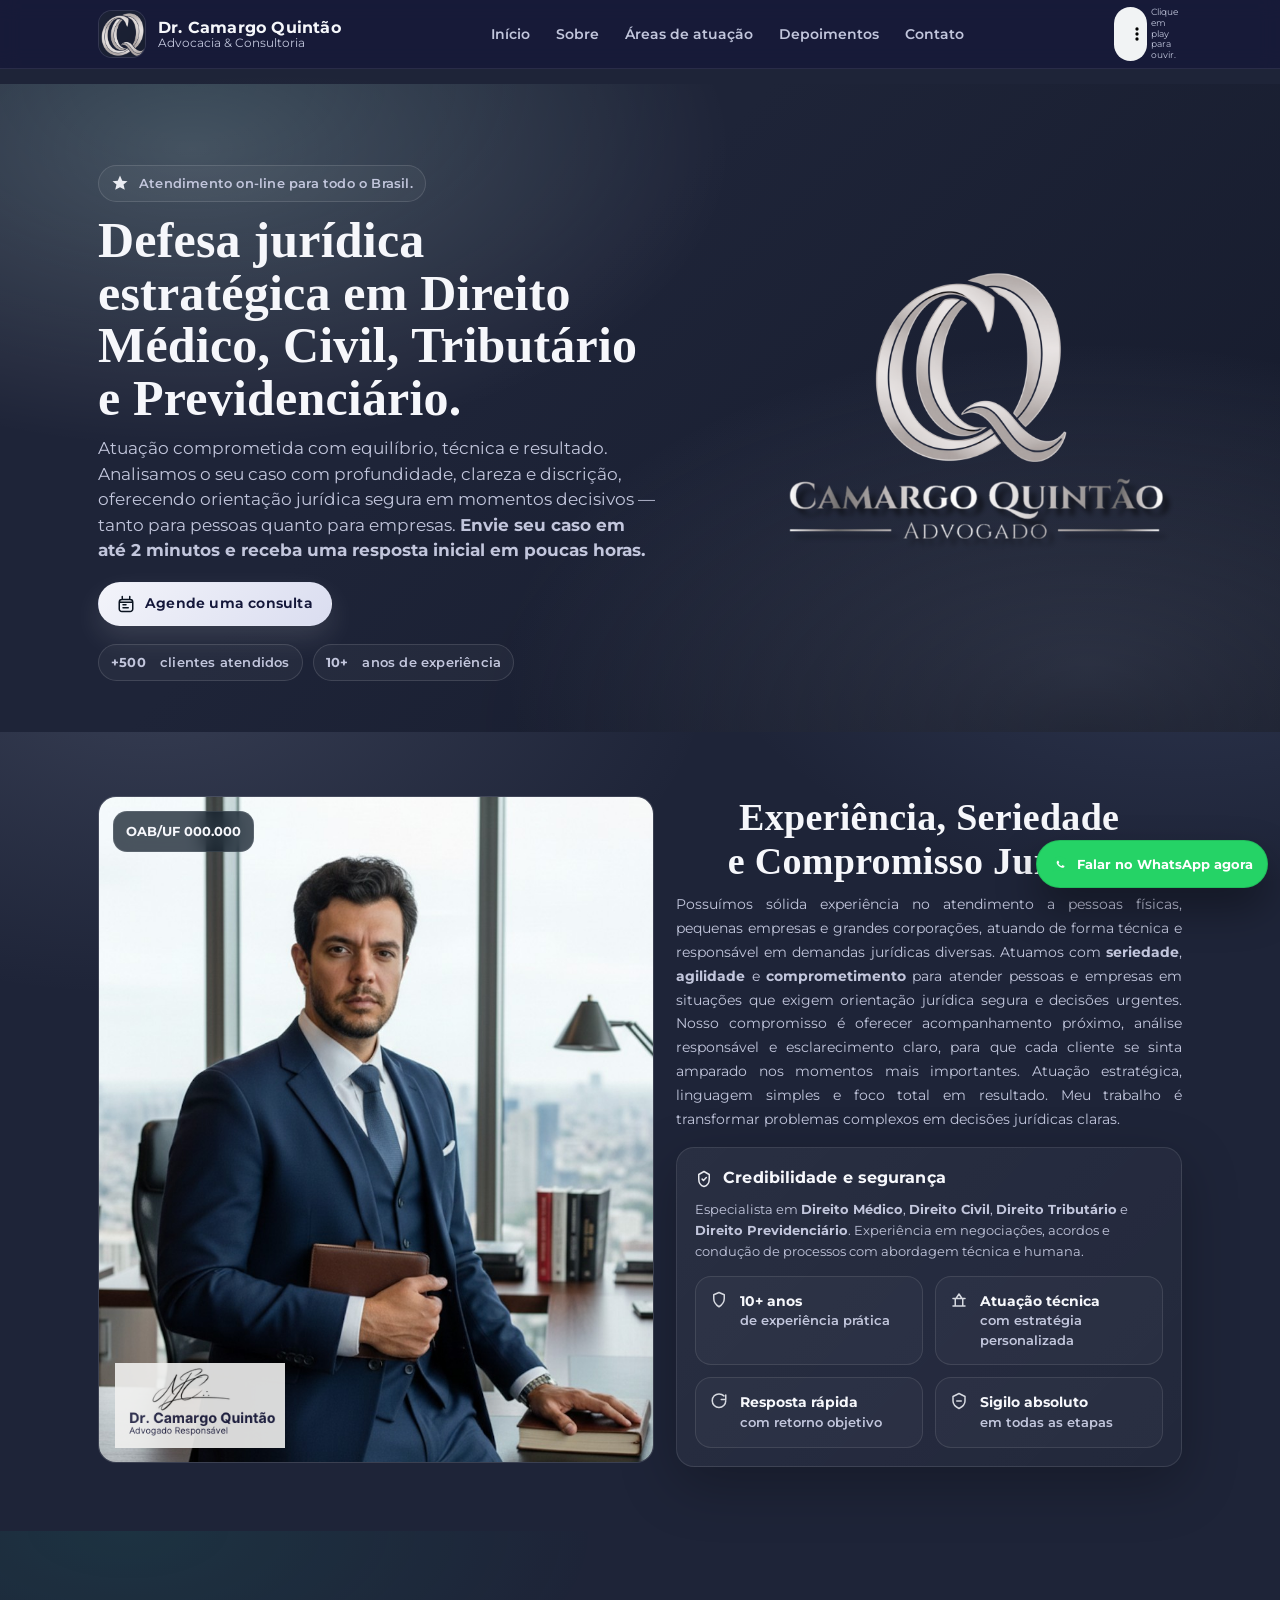
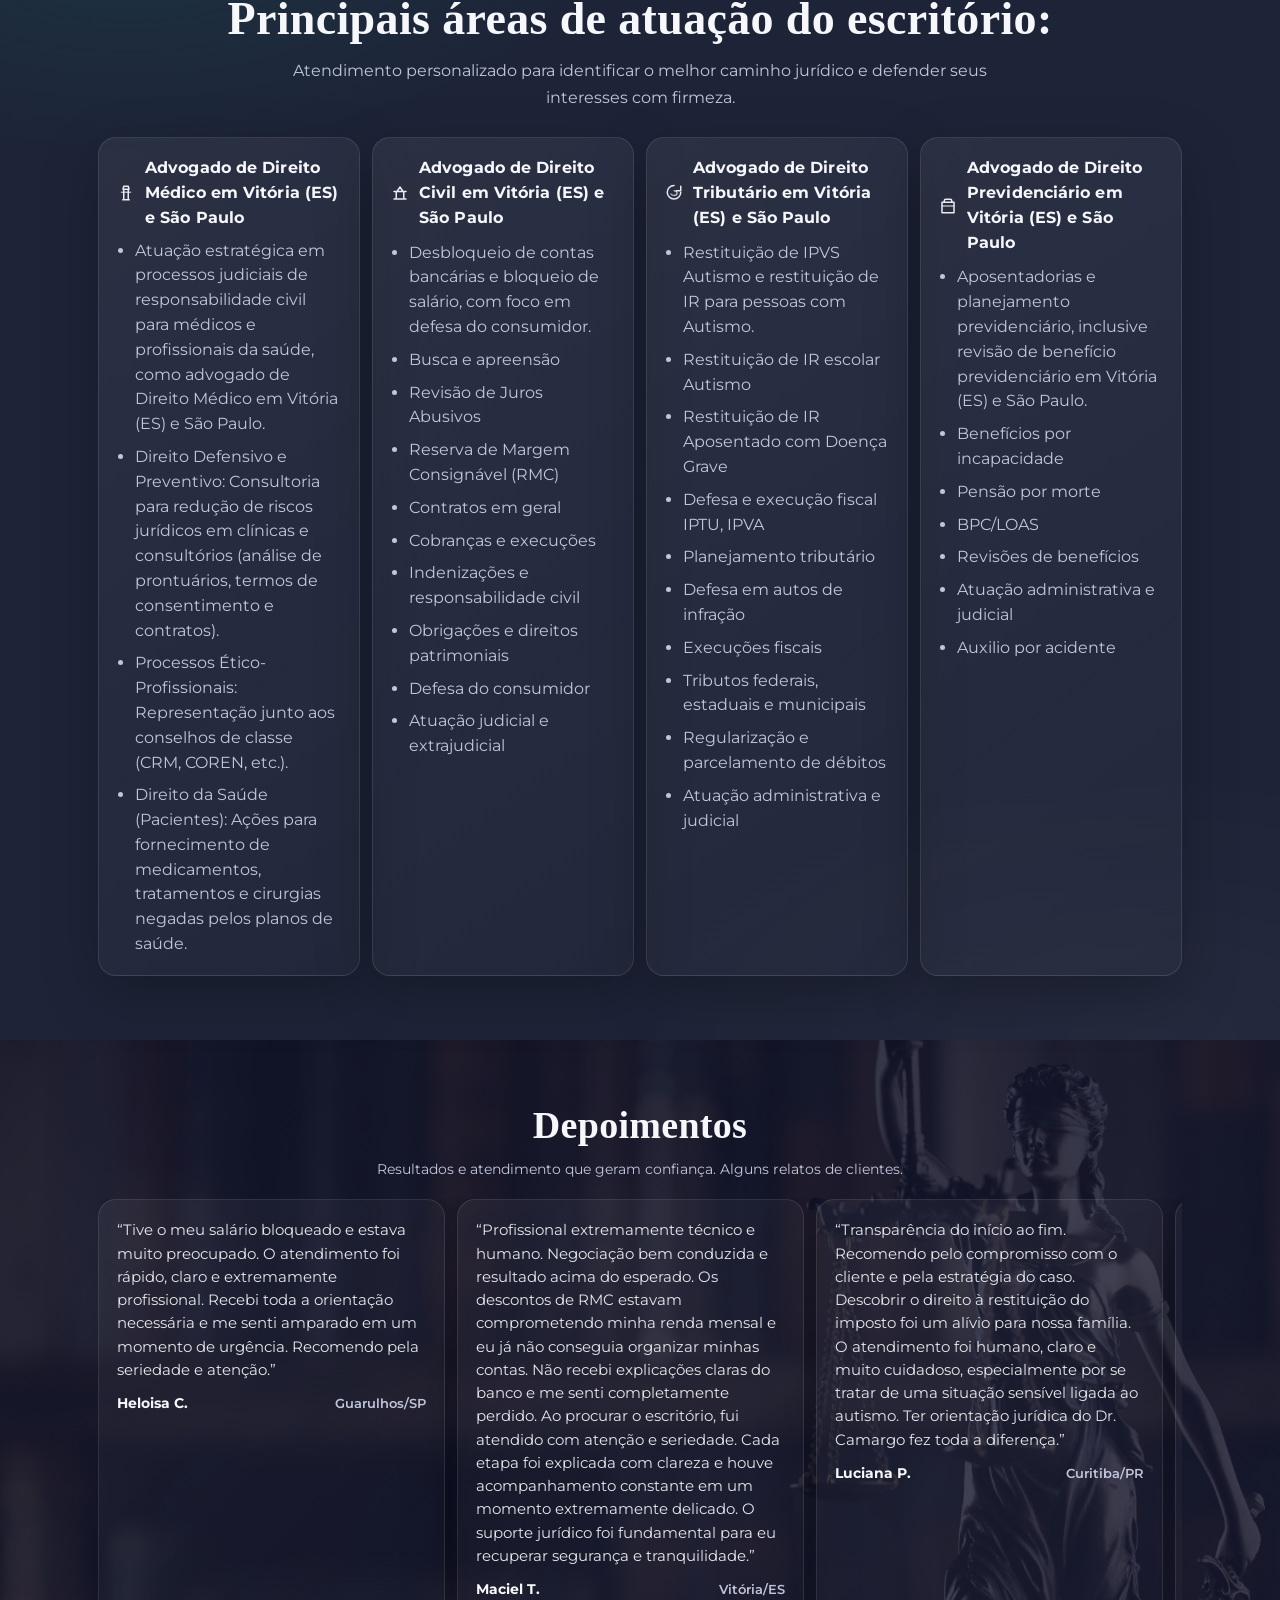
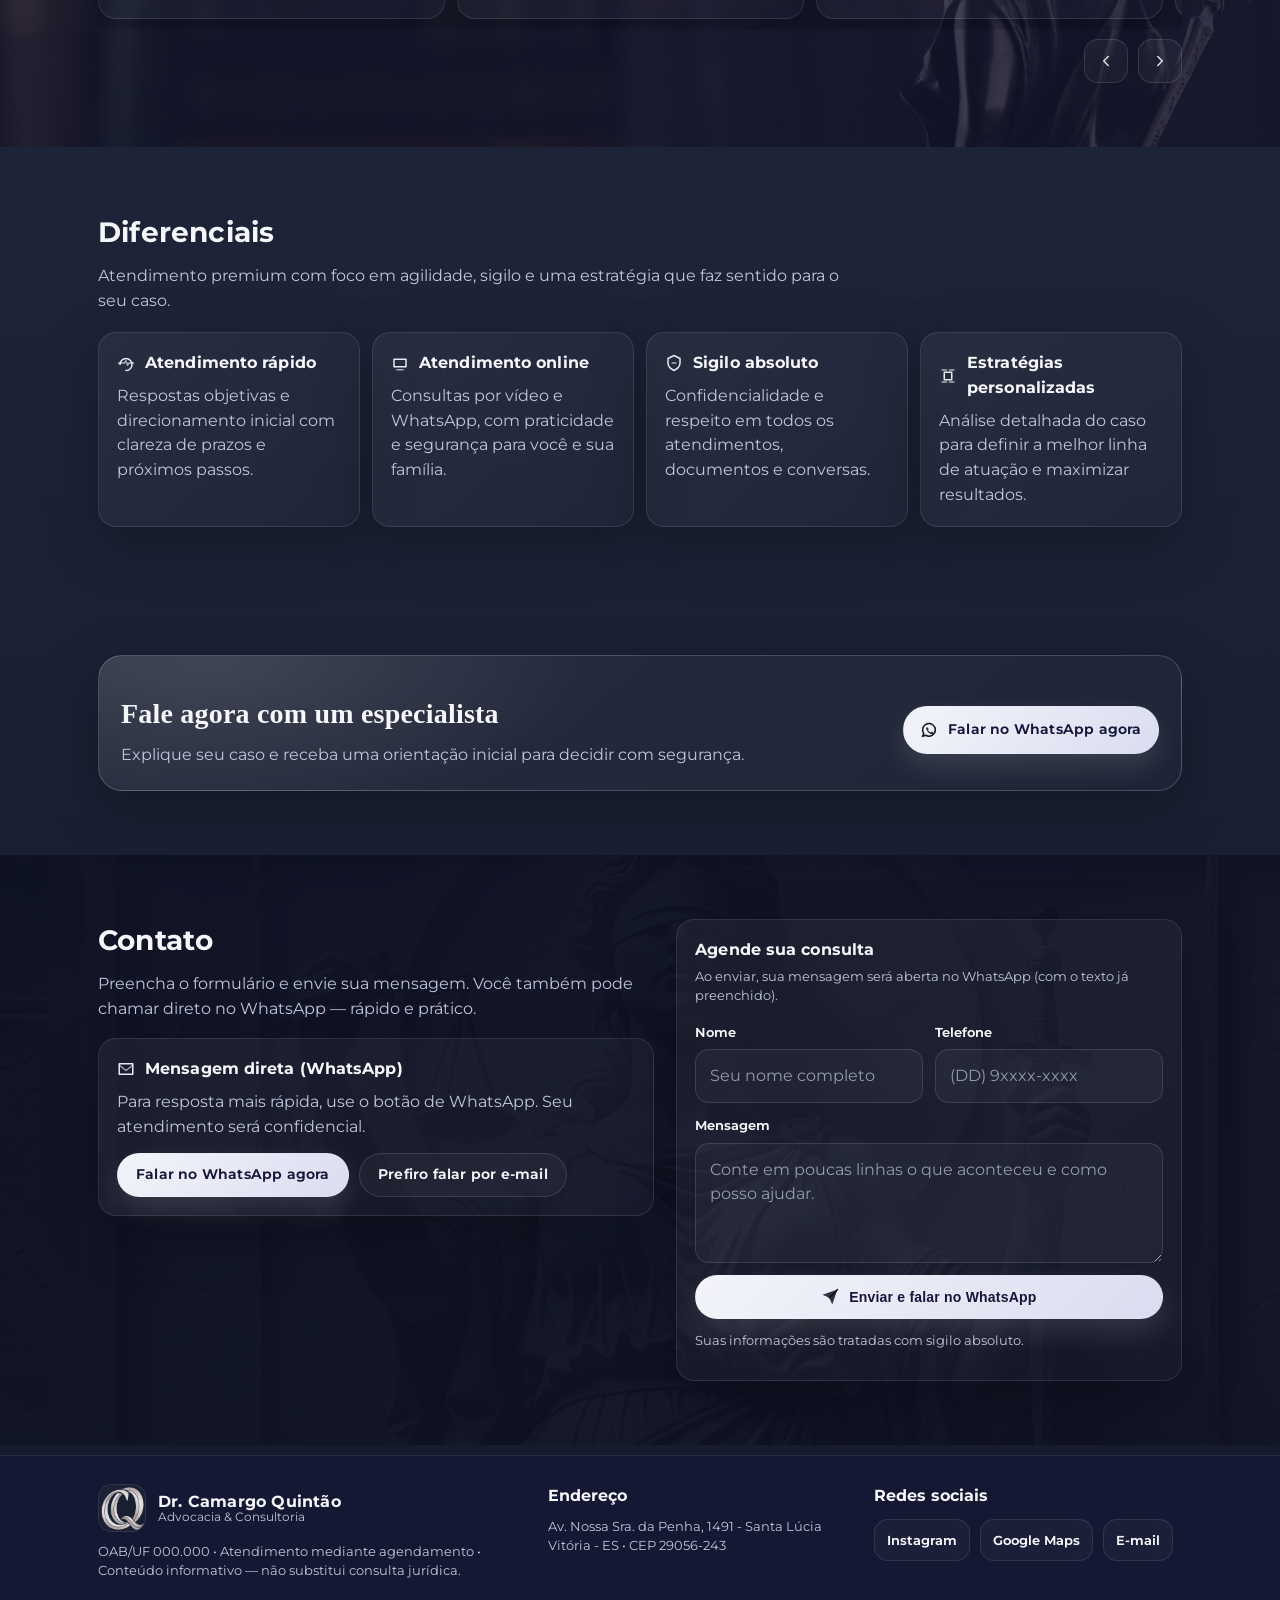
==== index.html @ bf5e6320 "Add files via upload" ====
<!DOCTYPE html>
<html lang="pt-BR">
<head>
  <meta charset="UTF-8" />
  <meta name="viewport" content="width=device-width, initial-scale=1, viewport-fit=cover" />
  <meta name="description" content="Advogado de Direito Médico em Vitória (ES) e São Paulo, com atuação em Direito Civil, Direito Tributário e Direito Previdenciário. Atuação em casos de bloqueio de salário, RMC em cartão de crédito e revisão de benefício previdenciário. Defesa jurídica estratégica, atendimento on-line para todo o Brasil e consulta personalizada pelo WhatsApp." />
  <meta name="robots" content="index, follow" />
  <meta name="theme-color" content="#1E2438" />
  <title>Advogado de Direito Médico em Vitória (ES) | Dr. Camargo Quintão</title>

  <link rel="preconnect" href="https://fonts.googleapis.com" />
  <link rel="preconnect" href="https://fonts.gstatic.com" crossorigin />
  <link href="https://fonts.googleapis.com/css2?family=Montserrat:wght@400;500;600;700&display=swap" rel="stylesheet" />

  <style>
    :root{
      --bg:#1E2438;
      --surface:#242C47;
      --surface-2:#2B3554;
      --text:#F6F7FB;
      --muted:#C2C6DC;
      --line:rgba(255,255,255,.12);
      --gold:#F3F4FA;
      --gold-2:#DADDF0;
      --green:#0F7C6B;
      --green-2:#13A88D;
      --shadow: 0 18px 55px rgba(0,0,0,.35);
      --radius: 18px;
      --radius-sm: 14px;
      --container: 1120px;
      --ease: cubic-bezier(.2,.8,.2,1);
    }

    *{box-sizing:border-box; -webkit-tap-highlight-color: transparent}
    html{scroll-behavior:smooth; -webkit-text-size-adjust: 100%; text-size-adjust: 100%}
    body{
      margin:0;
      font-family: "Montserrat", system-ui, -apple-system, Segoe UI, Roboto, Helvetica, Arial, "Apple Color Emoji", "Segoe UI Emoji";
      color:var(--text);
      background:
        radial-gradient(900px 520px at 12% 14%, rgba(180,192,220,.16), transparent 62%),
        radial-gradient(820px 520px at 92% 12%, rgba(120,140,190,.18), transparent 60%),
        radial-gradient(980px 520px at 22% 8%, rgba(255,255,255,.05), transparent 62%),
        linear-gradient(180deg, #1E2438 0%, #1E2438 45%, var(--bg) 70%, #151A2B 100%);
      line-height:1.55;
      -webkit-font-smoothing:antialiased;
      text-rendering:optimizeLegibility;
    }

    a{color:inherit; text-decoration:none}
    img{max-width:100%; display:block}

    .container{max-width:var(--container); margin:0 auto; padding:0 18px}
    .btn{
      display:inline-flex; align-items:center; justify-content:center; gap:10px;
      border:1px solid transparent;
      border-radius: 999px;
      padding: 12px 16px;
      min-height: 44px;
      font-weight: 650;
      font-size: 14px;
      letter-spacing:.2px;
      cursor:pointer;
      transition: transform .18s var(--ease), box-shadow .18s var(--ease), background .18s var(--ease), border-color .18s var(--ease), opacity .18s var(--ease);
      user-select:none;
      will-change:transform;
      touch-action: manipulation;
    }
    .btn:focus-visible{outline:3px solid rgba(243,244,250,.35); outline-offset:3px}
    .btn:hover{transform: translateY(-1px)}
    .btn:active{transform: translateY(0)}
    .btn-primary{
      background: linear-gradient(135deg, var(--gold) 0%, var(--gold-2) 100%);
      color:#14173A;
      box-shadow: 0 12px 28px rgba(255,255,255,.12);
    }
    .btn-primary:hover{box-shadow: 0 16px 34px rgba(255,255,255,.16)}
    .btn-pulse{
      position:relative;
      animation: btnPulse 1.6s var(--ease) infinite;
    }
    @keyframes btnPulse{
      0%{transform: translateY(0) scale(1); box-shadow: 0 0 0 0 rgba(19,168,141,.55);}
      50%{transform: translateY(-1px) scale(1.03); box-shadow: 0 0 0 10px rgba(19,168,141,0);}
      100%{transform: translateY(0) scale(1); box-shadow: 0 0 0 0 rgba(19,168,141,0);}
    }
    .btn-ghost{
      background: rgba(255,255,255,.04);
      border-color: rgba(255,255,255,.12);
      color: var(--text);
    }
    .btn-ghost:hover{border-color: rgba(243,244,250,.30); background: rgba(255,255,255,.06)}

    .hero-logo{
      height: 64px;
      width:auto;
      filter: drop-shadow(0 12px 26px rgba(0,0,0,.6));
      mix-blend-mode: screen;
    }
    @media (min-width: 720px){
      .hero-logo{height: 80px}
    }

    .pill{
      display:inline-flex; align-items:center; gap:10px;
      padding: 8px 12px;
      border-radius: 999px;
      background: rgba(255,255,255,.04);
      border: 1px solid rgba(255,255,255,.12);
      color: var(--muted);
      font-weight: 600;
      font-size: 12.5px;
      letter-spacing:.2px;
    }

    .icon{
      width: 18px; height: 18px; display:inline-block; flex:0 0 auto;
    }
    .header-flag{
      width: 30px;
      height: 30px;
    }

    header.header{
      position: fixed;
      top:0; left:0; right:0;
      z-index: 50;
      background: rgba(20,23,58,.70);
      backdrop-filter: blur(10px);
      border-bottom: 1px solid rgba(255,255,255,.08);
    }
    .header-inner{
      height: 68px;
      display:flex;
      align-items:center;
      justify-content: space-between;
      gap: 14px;
    }

    .brand{
      display:flex; align-items:center; gap:12px; min-width: 180px;
    }
    .brand-mark{
      width: 48px; height: 48px;
      border-radius: 14px;
      display:grid; place-items:center;
      background: rgba(255,255,255,.03);
      border: 1px solid rgba(255,255,255,.10);
      overflow:hidden;
    }
    .brand-mark img{
      width: 100%;
      height: 100%;
      object-fit: cover;
      transform: scale(1.05);
    }
    .brand-title{
      display:flex; flex-direction:column; line-height:1.1;
    }
    .brand-title strong{
      font-family: "Montserrat", system-ui, -apple-system, Segoe UI, Roboto, Helvetica, Arial, "Apple Color Emoji", "Segoe UI Emoji";
      letter-spacing: .2px;
      font-size: 15.5px;
    }
    .brand-title span{font-size:12px; color: var(--muted)}

    nav.nav{
      display:none;
      align-items:center;
      gap: 6px;
    }
    .nav a{
      padding: 10px 10px;
      border-radius: 12px;
      color: var(--muted);
      font-weight: 600;
      font-size: 13.5px;
      transition: background .18s var(--ease), color .18s var(--ease);
    }
    .nav a:hover{background: rgba(255,255,255,.05); color: var(--text)}

    .header-actions{display:flex; align-items:center; gap:10px}

    .hamburger{
      width: 44px; height: 44px;
      border-radius: 14px;
      background: rgba(255,255,255,.04);
      border: 1px solid rgba(255,255,255,.12);
      display:grid; place-items:center;
      touch-action: manipulation;
      cursor: pointer;
    }
    .hamburger:hover{border-color: rgba(243,244,250,.30)}
    .hamburger span{
      display:block;
      width: 18px; height: 2px;
      background: rgba(245,247,251,.9);
      position:relative;
      border-radius: 2px;
    }
    .hamburger span::before,
    .hamburger span::after{
      content:"";
      position:absolute; left:0;
      width: 18px; height: 2px;
      background: rgba(245,247,251,.9);
      border-radius: 2px;
      transition: transform .18s var(--ease), top .18s var(--ease), opacity .18s var(--ease);
    }
    .hamburger span::before{top:-6px}
    .hamburger span::after{top:6px}

    body.nav-open .hamburger span{background: transparent}
    body.nav-open .hamburger span::before{top:0; transform: rotate(45deg)}
    body.nav-open .hamburger span::after{top:0; transform: rotate(-45deg)}

    .mobile-nav{
      display:none;
      position: fixed;
      top: 68px; left:0; right:0;
      background: rgba(7,20,34,.92);
      backdrop-filter: blur(10px);
      border-bottom: 1px solid rgba(255,255,255,.08);
      z-index: 49;
    }
    body.nav-open .mobile-nav{display:block}
    .mobile-nav .container{padding: 10px 18px 16px}
    .mobile-nav a{
      display:flex; align-items:center; justify-content:space-between;
      padding: 14px 14px;
      min-height: 48px;
      border-radius: 14px;
      color: var(--text);
      font-weight: 650;
      font-size: 15px;
      border: 1px solid rgba(255,255,255,.10);
      background: rgba(255,255,255,.03);
      margin-top: 10px;
      touch-action: manipulation;
    }
    .mobile-nav a small{color: var(--muted); font-weight: 600}

    main{padding-top: 84px}

    .section{padding: 54px 0}
    .section-title{
      font-family: "Montserrat", system-ui, -apple-system, Segoe UI, Roboto, Helvetica, Arial, "Apple Color Emoji", "Segoe UI Emoji";
      font-size: 28px;
      letter-spacing: .2px;
      margin: 0 0 10px;
    }
    /* Destaque específico para "Sobre" */
    #sobre .section-title{
      text-align:center;
      font-family: "Playfair Display", ui-serif, Georgia, "Times New Roman", Times, serif;
      font-size: 26px;
      letter-spacing:.3px;
      line-height: 1.15;
    }
    #sobre .section-subtitle{
      text-align:justify;
      margin: 0 auto;
      font-size: 14px;
      line-height: 1.7;
    }
    /* Destaque específico para "Depoimentos" */
    #depoimentos .section-title{
      text-align:center;
      font-family: "Playfair Display", ui-serif, Georgia, "Times New Roman", Times, serif;
      font-size: 26px;
      letter-spacing:.3px;
      line-height: 1.15;
    }
    #depoimentos .section-subtitle{
      text-align:center;
      margin: 0 auto;
      font-size: 14px;
      line-height: 1.7;
    }
    /* Destaque específico para "Áreas de atuação" */
    #areas .section-title{
      text-align:center;
      font-family: "Playfair Display", ui-serif, Georgia, "Times New Roman", Times, serif;
      font-size: 34px;
      letter-spacing: .35px;
      margin-bottom: 14px;
      line-height: 1.05;
    }
    #areas .section-subtitle{
      text-align:center;
      margin: 0 auto;
      font-size: 14.5px;
      line-height: 1.7;
    }
    .section-subtitle{
      margin:0;
      color: var(--muted);
      max-width: 68ch;
    }

    .hero{
      position:relative;
      padding: 28px 0 38px;
      overflow:hidden;
      min-height: 62vh;
      display:flex;
      align-items:center;
    }
    .hero::before{
      content:"";
      position:absolute;
      inset:0;
      background:
        url("assets/hero-logo-transparente.png") right 6% center / 520px auto no-repeat,
        radial-gradient(900px 500px at 15% 10%, rgba(255,255,255,.20), transparent 60%),
        radial-gradient(900px 500px at 85% 90%, rgba(180,192,220,.22), transparent 65%),
        linear-gradient(135deg, #1E2438 0%, #1E2438 40%, #151A2B 100%);
      opacity:1;
      z-index:-2;
    }
    .hero::after{
      content:"";
      position:absolute;
      inset:0;
      background:
        radial-gradient(900px 520px at 15% 0%, rgba(19,168,141,.18), transparent 60%),
        radial-gradient(900px 520px at 85% 100%, rgba(0,0,0,.40), transparent 70%);
      mix-blend-mode:soft-light;
      z-index:-1;
      pointer-events:none;
    }
    .hero-grid{
      display:grid;
      grid-template-columns: 1fr;
      gap: 18px;
      align-items:flex-start;
    }
    .hero .reveal{
      max-width: 640px;
    }
    .hero h1{
      font-family: "Playfair Display", ui-serif, Georgia, "Times New Roman", Times, serif;
      font-size: 34px;
      line-height: 1.05;
      letter-spacing: .2px;
      margin: 12px 0 12px;
    }
    .hero p.lead{
      margin:0 0 18px;
      color: var(--muted);
      font-size: 15.5px;
      max-width: 60ch;
    }
    .hero-ctas{
      display:flex;
      flex-wrap:wrap;
      gap: 10px;
      margin-top: 16px;
      align-items:stretch;
      justify-content:flex-start;
    }
    .hero-ctas .btn{
      flex:0 0 auto;
      justify-content:center;
      padding: 10px 18px;
      font-size: 14px;
    }

    .hero-proof{
      display:flex; flex-wrap:wrap; gap: 10px;
      margin-top: 18px;
      color: var(--muted);
      font-weight: 600;
      font-size: 13px;
    }

    .hero-media{
      border-radius: var(--radius);
      background:
        radial-gradient(380px 280px at 20% 20%, rgba(255,255,255,.10), transparent 60%),
        radial-gradient(420px 260px at 80% 30%, rgba(255,255,255,.07), transparent 60%),
        linear-gradient(135deg, rgba(255,255,255,.06), rgba(255,255,255,.02));
      border: 1px solid rgba(255,255,255,.10);
      box-shadow: var(--shadow);
      overflow:hidden;
      position:relative;
      min-height: 260px;
    }
    .hero-media::before{
      content:"";
      position:absolute;
      inset:0;
      background:
        radial-gradient(520px 380px at 30% 20%, rgba(255,255,255,.10), transparent 60%),
        radial-gradient(520px 420px at 80% 18%, rgba(19,168,141,.14), transparent 62%),
        linear-gradient(180deg, rgba(20,23,58,.18) 0%, rgba(20,23,58,.45) 72%, rgba(20,23,58,.62) 100%),
        linear-gradient(90deg, rgba(20,23,58,.24) 0%, rgba(20,23,58,0) 45%, rgba(20,23,58,.18) 100%);
      pointer-events:none;
      z-index: 1;
    }
    .hero-media::after{
      content:"";
      position:absolute;
      inset:0;
      border-radius: inherit;
      box-shadow:
        inset 0 0 0 1px rgba(255,255,255,.06),
        inset 0 0 40px rgba(0,0,0,.22);
      pointer-events:none;
      z-index: 2;
    }
    .hero-media .img{
      width: 100%;
      height: 100%;
      min-height: 260px;
      object-fit: cover;
      opacity: 1;
      mix-blend-mode: normal;
      filter: saturate(.92) contrast(1.08) brightness(.98);
    }
    .hero-media .badge{
      position:absolute;
      left: 14px;
      bottom: 14px;
      right: 14px;
      z-index: 3;
      display:flex; align-items:center; justify-content:space-between; gap: 12px;
      padding: 12px 12px;
      border-radius: 16px;
      background: rgba(7,20,34,.72);
      border: 1px solid rgba(255,255,255,.10);
      backdrop-filter: blur(10px);
    }
    .badge strong{font-size: 13.5px}
    .badge span{font-size: 12.5px; color: var(--muted); font-weight: 600}

    .grid-2{
      display:grid;
      grid-template-columns: 1fr;
      gap: 16px;
      align-items:start;
    }
    .card{
      background: linear-gradient(135deg, rgba(255,255,255,.05), rgba(255,255,255,.02));
      border: 1px solid rgba(255,255,255,.10);
      border-radius: var(--radius);
      box-shadow: 0 18px 55px rgba(0,0,0,.25);
    }
    .card.pad{padding: 18px}
    .card-title{
      display:flex; align-items:center; gap:10px;
      margin:0 0 8px;
      font-size: 16px;
      letter-spacing:.1px;
    }
    .card p{margin:0; color: var(--muted)}

    .about-media{
      border-radius: var(--radius);
      overflow:hidden;
      position:relative;
      border: 1px solid rgba(255,255,255,.10);
      background: rgba(255,255,255,.03);
      min-height: 380px;
    }
    .about-media img{width:100%; height:100%; object-fit: cover}
    .about-media .oab{
      position:absolute;
      top: 14px; left: 14px;
      padding: 10px 12px;
      border-radius: 14px;
      background: rgba(7,20,34,.72);
      border: 1px solid rgba(255,255,255,.10);
      backdrop-filter: blur(10px);
      color: var(--text);
      font-weight: 700;
      font-size: 12.5px;
    }

    .highlights{
      display:grid;
      grid-template-columns: 1fr;
      gap: 12px;
      margin-top: 14px;
    }
    .highlight{
      display:flex; gap:12px; align-items:flex-start;
      padding: 14px 14px;
      border-radius: 16px;
      background: rgba(255,255,255,.03);
      border: 1px solid rgba(255,255,255,.10);
    }
    .highlight strong{display:block; font-size: 13.5px}
    .highlight span{display:block; color: var(--muted); font-weight: 600; font-size: 12.5px}

    .cards{
      margin-top: 18px;
      display:grid;
      grid-template-columns: 1fr;
      gap: 12px;
    }

    .areas{
      position:relative;
    }
    .areas::before{
      content:"";
      position:absolute;
      inset:0;
      background:
        radial-gradient(800px 380px at 10% 0%, rgba(19,168,141,.14), transparent 60%),
        radial-gradient(900px 460px at 90% 100%, rgba(255,255,255,.04), transparent 65%);
      opacity:.8;
      pointer-events:none;
      z-index:-1;
    }
    .areas .cards{
      margin-top: 26px;
    }
    .areas .cards .card{
      transition: transform .2s var(--ease), border-color .2s var(--ease), background .2s var(--ease), box-shadow .2s var(--ease);
      background: linear-gradient(145deg, rgba(255,255,255,.06), rgba(255,255,255,.02));
    }
    .areas .cards .card:hover{
      transform: translateY(-4px);
      border-color: rgba(243,244,250,.26);
      box-shadow: 0 18px 45px rgba(0,0,0,.40);
      background: linear-gradient(145deg, rgba(255,255,255,.12), rgba(255,255,255,.03));
    }

    /* Fundo da seção de depoimentos com imagem fornecida */
    #depoimentos{
      position:relative;
      overflow:hidden;
    }
    #depoimentos::before{
      content:"";
      position:absolute;
      inset:0;
      background:
        linear-gradient(120deg, rgba(10,14,30,.65) 0%, rgba(10,14,30,.55) 40%, rgba(10,14,30,.45) 100%),
        url("assets/fundo-lady.png") center center / cover no-repeat;
      opacity:0.95;
      z-index:-1;
    }

    /* Fundo da seção de contato com imagem fornecida */
    #contato{
      position:relative;
      overflow:hidden;
    }
    #contato::before{
      content:"";
      position:absolute;
      inset:0;
      background:
        linear-gradient(120deg, rgba(10,14,30,.90) 0%, rgba(10,14,30,.88) 40%, rgba(10,14,30,.80) 100%),
        url("assets/contato-fundo.png") center center / cover no-repeat;
      opacity:0.85;
      z-index:-1;
    }

    .quote{
      display:flex; flex-direction:column; gap: 12px;
      padding: 18px;
    }
    .quote p{margin:0; color: rgba(245,247,251,.92)}
    .quote footer{display:flex; align-items:center; justify-content:space-between; gap:12px}
    .quote footer strong{font-size: 13.5px}
    .quote footer span{font-size: 12.5px; color: var(--muted); font-weight: 600}

    .carousel{
      position:relative;
      margin-top: 18px;
    }
    .carousel-track{
      display:grid;
      grid-auto-flow: column;
      grid-auto-columns: 86%;
      gap: 12px;
      overflow:auto;
      scroll-snap-type: x mandatory;
      padding-bottom: 10px;
      -webkit-overflow-scrolling: touch;
    }
    .carousel-track::-webkit-scrollbar{height:8px}
    .carousel-track::-webkit-scrollbar-thumb{background: rgba(255,255,255,.10); border-radius: 999px}
    .carousel .card{scroll-snap-align: start}
    .carousel-controls{
      display:none;
      justify-content:flex-end;
      gap:10px;
      margin-top: 10px;
    }
    .icon-btn{
      width: 44px; height: 44px;
      border-radius: 14px;
      background: rgba(255,255,255,.04);
      border: 1px solid rgba(255,255,255,.12);
      display:grid; place-items:center;
      cursor:pointer;
      transition: transform .18s var(--ease), border-color .18s var(--ease), background .18s var(--ease);
    }
    .icon-btn:hover{border-color: rgba(243,244,250,.28); transform: translateY(-1px)}

    .cta-strong{
      border-radius: calc(var(--radius) + 6px);
      padding: 18px;
      background:
        radial-gradient(700px 300px at 10% 0%, rgba(255,255,255,.12), transparent 55%),
        linear-gradient(135deg, rgba(255,255,255,.06), rgba(255,255,255,.02));
      border: 1px solid rgba(255,255,255,.18);
      box-shadow: 0 18px 55px rgba(0,0,0,.25);
    }
    .cta-strong h3{
      font-family: "Playfair Display", ui-serif, Georgia, "Times New Roman", Times, serif;
      font-size: 24px;
      margin: 0 0 8px;
      letter-spacing:.2px;
    }
    .cta-strong p{margin:0; color: var(--muted)}
    .cta-strong .row{display:flex; flex-direction:column; gap: 12px; margin-top: 14px}

    form{
      display:grid;
      gap: 12px;
      margin-top: 16px;
    }
    label{font-weight: 650; font-size: 13px}
    .field{
      display:grid; gap: 7px;
    }
    input, textarea{
      width:100%;
      border-radius: 14px;
      border: 1px solid rgba(255,255,255,.12);
      background: rgba(255,255,255,.04);
      color: var(--text);
      padding: 14px 14px;
      min-height: 48px;
      font: inherit;
      font-size: 16px;
      outline:none;
      transition: border-color .18s var(--ease), background .18s var(--ease);
      -webkit-appearance: none;
      appearance: none;
    }
    textarea{min-height: 120px; resize: vertical}
    input::placeholder, textarea::placeholder{color: rgba(183,195,208,.75)}
    input:focus, textarea:focus{border-color: rgba(243,244,250,.30); background: rgba(255,255,255,.06)}
    .form-row{
      display:grid;
      grid-template-columns: 1fr;
      gap: 12px;
    }
    .form-hint{
      margin: 0;
      color: var(--muted);
      font-size: 12.5px;
    }

    footer.footer{
      padding: 28px 0 40px;
      border-top: 1px solid rgba(255,255,255,.08);
      background: rgba(20,23,58,.50);
      margin-top: 10px;
    }
    .footer-grid{
      display:grid;
      grid-template-columns: 1fr;
      gap: 12px;
    }
    .legal{color: var(--muted); font-size: 12.5px}
    .social{
      display:flex; flex-wrap:wrap; gap:10px;
      margin-top: 10px;
    }
    .social a{
      padding: 10px 12px;
      border-radius: 14px;
      background: rgba(255,255,255,.03);
      border: 1px solid rgba(255,255,255,.10);
      color: var(--text);
      font-weight: 650;
      font-size: 13px;
      transition: border-color .18s var(--ease), transform .18s var(--ease), background .18s var(--ease);
    }
    .social a:hover{border-color: rgba(243,244,250,.28); transform: translateY(-1px)}

    .floating-wa{
      position: fixed;
      right: 12px;
      bottom: 12px;
      z-index: 60;
      display:flex; align-items:center; gap:8px;
      padding: 10px 14px;
      min-height: 48px;
      border-radius: 999px;
      background: #25D366;
      border: 1px solid rgba(0,0,0,.10);
      box-shadow: 0 20px 40px rgba(0,0,0,.35);
      color:#0A1014;
      transition: transform .18s var(--ease), opacity .18s var(--ease);
      animation: btnPulse 1.6s var(--ease) infinite;
      touch-action: manipulation;
      max-width: calc(100vw - 24px);
    }
    .floating-wa:hover{transform: translateY(-3px)}
    .floating-wa strong{font-size: 13px; color:#FFFFFF;}
    .floating-wa span{display:none; color:#FFFFFF; font-size: 11.5px; font-weight: 650}

    .reveal{
      opacity: 0;
      transform: translateY(10px);
      transition: opacity .55s var(--ease), transform .55s var(--ease);
    }
    .reveal.visible{
      opacity:1;
      transform: translateY(0);
    }

    .skip-link{
      position:absolute;
      left: -999px;
      top: 10px;
      background: var(--gold);
      color: #14173A;
      padding: 10px 12px;
      border-radius: 12px;
      font-weight: 800;
      z-index: 100;
    }
    .skip-link:focus{left: 10px}

    /* ===== SMARTPHONE PEQUENO (até 374px) ===== */
    @media (max-width: 374px){
      .hero h1{font-size: 24px; line-height: 1.1}
      .hero p.lead{font-size: 13.5px}
      .section-title{font-size: 22px}
      #sobre .section-title{font-size: 22px}
      #depoimentos .section-title{font-size: 22px}
      #areas .section-title{font-size: 24px}
      .brand-mark{width: 36px; height: 36px}
      .brand-title strong{font-size: 13px}
      .brand-title span{font-size: 10px}
      .header-inner{height: 58px; gap: 6px}
      main{padding-top: 72px}
      .container{padding: 0 12px}
      .card.pad{padding: 12px}
      .hero-ctas .btn{font-size: 13px; padding: 10px 14px; width: 100%}
      .pill{font-size: 11px; padding: 6px 10px}
      .hero-proof{gap: 6px}
      .hero-proof .pill{font-size: 10.5px}
      .quote p{font-size: 13.5px}
      .carousel-track{grid-auto-columns: 92%}
      .about-media{min-height: 260px}
      .cta-strong h3{font-size: 20px}
      .footer-grid{gap: 20px}
      .floating-wa strong{font-size: 12px}
      .floating-wa{padding: 8px 12px; right: 8px; bottom: 8px}
      audio{max-width: 110px !important}
      .header-actions .legal{display: none}
      .grid-2{gap: 14px}
    }

    /* ===== SMARTPHONE (375px–479px) ===== */
    @media (min-width: 375px) and (max-width: 479px){
      .hero h1{font-size: 28px; line-height: 1.08}
      .hero p.lead{font-size: 14px}
      .carousel-track{grid-auto-columns: 88%}
      .hero-ctas .btn{width: 100%}
      .about-media{min-height: 300px}
      audio{max-width: 130px !important}
    }

    /* ===== SMARTPHONE GRANDE / PHABLET (480px–719px) ===== */
    @media (min-width: 480px) and (max-width: 719px){
      .hero h1{font-size: 32px}
      .hero p.lead{font-size: 15px}
      .cards{grid-template-columns: repeat(2, 1fr)}
      .highlights{grid-template-columns: repeat(2, 1fr)}
      .carousel-track{grid-auto-columns: 68%}
      .footer-grid{grid-template-columns: 1fr 1fr; gap: 16px}
      .grid-2{grid-template-columns: 1fr; gap: 18px}
      .about-media{min-height: 340px}
    }

    /* ===== TABLET / iPAD VERTICAL (720px–1023px) ===== */
    @media (min-width: 720px){
      .container{padding:0 24px}
      .hero h1{font-size: 40px}
      .hero p.lead{font-size: 15.5px; max-width: 56ch}
      .hero-grid{grid-template-columns: 1fr; gap: 18px}
      .hero .reveal{max-width: 80%}
      .hero-media{min-height: 380px}
      .hero-media .img{min-height: 380px}
      .grid-2{grid-template-columns: 1.1fr 1fr; gap: 22px}
      .cards{grid-template-columns: repeat(2, 1fr)}
      .highlights{grid-template-columns: repeat(2, 1fr)}
      .cta-strong{padding: 22px}
      .cta-strong .row{flex-direction:row; align-items:center; justify-content:space-between}
      .cta-strong h3{font-size: 28px}
      #sobre .section-title{font-size: 30px}
      #depoimentos .section-title{font-size: 30px}
      #areas .section-title{font-size: 40px}
      #areas .section-subtitle{font-size: 16px}
      .hero-ctas{justify-content:flex-start}
      .form-row{grid-template-columns: 1fr 1fr}
      .carousel-track{grid-auto-columns: 46%}
      .carousel-controls{display:flex}
      .floating-wa span{display:block}
      .floating-wa{right: 18px; bottom: 18px}
      .footer-grid{grid-template-columns: 1fr 1fr; gap: 18px}
      .section{padding: 56px 0}
      .about-media{min-height: 400px}
      .quote p{font-size: 15px}
    }

    /* ===== iPAD HORIZONTAL / DESKTOP PEQUENO (1024px–1279px) ===== */
    @media (min-width: 1024px){
      nav.nav{display:flex}
      .hamburger{display:none}
      .mobile-nav{display:none !important}
      .hero{padding: 40px 0 50px; min-height: 72vh}
      .hero h1{font-size: 46px}
      .hero-grid{
        grid-template-columns: 1.05fr .95fr;
        align-items:center;
      }
      .hero .reveal{
        max-width: 640px;
        margin-top: 40px;
      }
      .section{padding: 64px 0}
      .cards{grid-template-columns: repeat(4, 1fr)}
      .carousel-track{grid-auto-columns: 32%}
      .footer-grid{grid-template-columns: 1.4fr 1fr 1fr; align-items:start}
      #sobre .section-title{font-size: 34px}
      #depoimentos .section-title{font-size: 34px}
      #areas .section-title{font-size: 46px}
    }

    /* ===== DESKTOP GRANDE (1280px+) ===== */
    @media (min-width: 1280px){
      .container{padding: 0 28px}
      .hero h1{font-size: 50px}
      .hero p.lead{font-size: 16.5px; max-width: 62ch}
      #sobre .section-title{font-size: 38px}
      #depoimentos .section-title{font-size: 38px}
    }

    /* ===== ACESSIBILIDADE ===== */
    @media (prefers-reduced-motion: reduce){
      *{scroll-behavior:auto !important}
      .reveal{opacity:1 !important; transform:none !important; transition:none !important}
      .btn, .areas .cards .card, .icon-btn, .floating-wa, .social a{transition:none !important}
    }

    @media (prefers-contrast: high){
      :root{
        --muted:#E0E4F0;
        --line:rgba(255,255,255,.25);
      }
      .card{border-color: rgba(255,255,255,.22)}
      .highlight{border-color: rgba(255,255,255,.22)}
    }

    /* Orientação paisagem em smartphones */
    @media (max-height: 500px) and (orientation: landscape){
      .hero{min-height: auto; padding: 24px 0 30px}
      .hero h1{font-size: 28px}
      .hero-proof{margin-top: 10px}
      .floating-wa strong{display: none}
      .floating-wa{padding: 10px}
    }

    /* Ajustes específicos para iPad Mini (768px) */
    @media (min-width: 768px) and (max-width: 1023px){
      .hero h1{font-size: 42px}
      .grid-2{grid-template-columns: 1fr 1fr; gap: 24px}
      .carousel-track{grid-auto-columns: 42%}
      .section{padding: 60px 0}
    }

    /* Focus visible para acessibilidade via teclado */
    a:focus-visible,
    button:focus-visible,
    input:focus-visible,
    textarea:focus-visible{
      outline: 3px solid rgba(243,244,250,.45);
      outline-offset: 3px;
    }

    /* Imagens responsivas */
    img{
      max-width: 100%;
      height: auto;
    }

    /* Previne overflow horizontal em mobile */
    html, body{
      overflow-x: hidden;
    }

    /* Safe area para dispositivos com notch (iPhone X+, iPad Pro) */
    header.header{
      padding-left: env(safe-area-inset-left);
      padding-right: env(safe-area-inset-right);
    }
    footer.footer{
      padding-bottom: calc(40px + env(safe-area-inset-bottom));
    }
    .floating-wa{
      bottom: calc(12px + env(safe-area-inset-bottom));
      right: calc(12px + env(safe-area-inset-right));
    }
    .container{
      padding-left: max(18px, env(safe-area-inset-left));
      padding-right: max(18px, env(safe-area-inset-right));
    }
  </style>
</head>
<body>
  <a class="skip-link" href="#inicio">Pular para o conteúdo</a>

  <header class="header" aria-label="Topo do site">
    <div class="container header-inner">
      <a class="brand" href="#inicio" aria-label="Ir para o início">
        <span class="brand-mark" aria-hidden="true">
          <img src="assets/ogo-monograma.png" alt="Monograma CQ - Camargo Quintão" />
        </span>
        <span class="brand-title">
          <strong>Dr. Camargo Quintão</strong>
          <span>Advocacia & Consultoria</span>
        </span>
      </a>

      <nav class="nav" aria-label="Menu principal">
        <a href="#inicio">Início</a>
        <a href="#sobre">Sobre</a>
        <a href="#areas">Áreas de atuação</a>
        <a href="#depoimentos">Depoimentos</a>
        <a href="#contato">Contato</a>
      </nav>

      <div class="header-actions" style="gap:12px">
        <div style="display:flex; align-items:center; gap:4px; max-width:230px">
          <audio controls preload="auto" style="max-width:150px; width:100%">
            <source src="assets/musica.mp3" type="audio/mpeg" />
            Seu navegador não suporta reprodução de áudio.
          </audio>
          <span class="legal" style="font-size:9px; line-height:1.2">Clique em play<br/>para ouvir.</span>
        </div>
        <button class="hamburger" id="hamburger" aria-label="Abrir menu" aria-controls="mobileNav" aria-expanded="false">
          <span aria-hidden="true"></span>
        </button>
      </div>
    </div>
  </header>

  <div class="mobile-nav" id="mobileNav" aria-label="Menu mobile">
    <div class="container">
      <a href="#inicio"><span>Início</span><small>Primeira dobra</small></a>
      <a href="#sobre"><span>Sobre</span><small>Credibilidade</small></a>
      <a href="#areas"><span>Áreas de atuação</span><small>Como posso ajudar</small></a>
      <a href="#depoimentos"><span>Depoimentos</span><small>Prova social</small></a>
      <a href="#contato"><span>Contato</span><small>Agendar consulta</small></a>
    </div>
  </div>

  <main id="inicio" tabindex="-1">
    <section class="hero">
      <div class="container hero-grid">
        <div class="reveal">
          <span class="pill">
            <svg class="icon" viewBox="0 0 24 24" fill="none" aria-hidden="true">
              <path d="M12 2l3 7 7 .6-5.3 4.5 1.7 6.9L12 17.8 5.6 21 7.3 14.1 2 9.6 9 9l3-7Z" fill="rgba(243,244,250,.95)"/>
            </svg>
            Atendimento on-line para todo o Brasil.
          </span>
          <h1>Defesa jurídica estratégica em Direito Médico, Civil, Tributário e Previdenciário.</h1>
          <p class="lead">
            Atuação comprometida com equilíbrio, técnica e resultado.
            Analisamos o seu caso com profundidade, clareza e discrição, oferecendo orientação jurídica segura em momentos decisivos — tanto para pessoas quanto para empresas.
            <strong>Envie seu caso em até 2 minutos e receba uma resposta inicial em poucas horas.</strong>
          </p>

          <div class="hero-ctas">
            <a class="btn btn-primary" id="ctaHeroConsulta" href="#contato">
              <svg class="icon" viewBox="0 0 24 24" fill="none" aria-hidden="true">
                <path d="M7 2v3M17 2v3M4.5 9.5h15M6.5 6h11A3.5 3.5 0 0 1 21 9.5v9A3.5 3.5 0 0 1 17.5 22h-11A3.5 3.5 0 0 1 3 18.5v-9A3.5 3.5 0 0 1 6.5 6Z" stroke="#0A1320" stroke-width="2" stroke-linecap="round"/>
                <path d="M8 13h4M8 17h7" stroke="#0A1320" stroke-width="2" stroke-linecap="round"/>
              </svg>
              Agende uma consulta
            </a>
          </div>

          <div class="hero-proof" aria-label="Provas de autoridade">
            <span class="pill"><strong>+500</strong>&nbsp;clientes atendidos</span>
            <span class="pill"><strong>10+</strong>&nbsp;anos de experiência</span>
          </div>
        </div>

        <!-- Bloco de imagem do hero removido a pedido do cliente -->
      </div>
    </section>

    <section class="section about" id="sobre">
      <div class="container grid-2">
        <div class="about-media reveal" aria-label="Foto do advogado">
          <div class="oab">OAB/UF 000.000</div>
          <img alt="Foto do advogado" loading="lazy"
               src="assets/advogado-about.png" />
          <div style="position:absolute; left:16px; bottom:14px;">
            <img src="assets/assinatura.png" alt="Assinatura Dr. Camargo Quintão - Advogado Responsável" style="max-width:170px; height:auto; opacity:0.9" />
          </div>
        </div>

        <div class="reveal">
          <h2 class="section-title"><strong>Experiência</strong>, <strong>Seriedade</strong><br/>e <strong>Compromisso Jurídico</strong></h2>
          <p class="section-subtitle">
            Possuímos sólida experiência no atendimento a pessoas físicas, pequenas empresas e grandes corporações, atuando de forma técnica e responsável em demandas jurídicas diversas.
            Atuamos com <strong>seriedade</strong>, <strong>agilidade</strong> e <strong>comprometimento</strong> para atender pessoas e empresas em situações que exigem orientação jurídica segura e decisões urgentes.
            Nosso compromisso é oferecer acompanhamento próximo, análise responsável e esclarecimento claro, para que cada cliente se sinta amparado nos momentos mais importantes.
            Atuação estratégica, linguagem simples e foco total em resultado. Meu trabalho é transformar problemas complexos em decisões jurídicas claras.
          </p>

          <div class="card pad" style="margin-top:16px">
            <h3 class="card-title">
              <svg class="icon" viewBox="0 0 24 24" fill="none" aria-hidden="true">
                <path d="M12 2l7 4v6c0 5-3 9-7 10-4-1-7-5-7-10V6l7-4Z" stroke="rgba(243,244,250,.95)" stroke-width="2" stroke-linejoin="round"/>
                <path d="M9.5 12.2l1.8 1.8 3.8-4" stroke="rgba(243,244,250,.95)" stroke-width="2" stroke-linecap="round" stroke-linejoin="round"/>
              </svg>
              Credibilidade e segurança
            </h3>
            <p style="font-size:13px; line-height:1.6">
              Especialista em <strong>Direito Médico</strong>, <strong>Direito Civil</strong>, <strong>Direito Tributário</strong> e <strong>Direito Previdenciário</strong>. Experiência em negociações, acordos e condução de processos com abordagem técnica e humana.
            </p>

            <div class="highlights" aria-label="Destaques">
              <div class="highlight">
                <svg class="icon" viewBox="0 0 24 24" fill="none" aria-hidden="true">
                  <path d="M12 21s7-4.4 7-11V5l-7-3-7 3v5c0 6.6 7 11 7 11Z" stroke="rgba(245,247,251,.85)" stroke-width="2" stroke-linejoin="round"/>
                </svg>
                <div>
                  <strong>10+ anos</strong>
                  <span>de experiência prática</span>
                </div>
              </div>
              <div class="highlight">
                <svg class="icon" viewBox="0 0 24 24" fill="none" aria-hidden="true">
                  <path d="M4 20h16M7 20V10m10 10V10M4 10h16M8 10l4-6 4 6" stroke="rgba(245,247,251,.85)" stroke-width="2" stroke-linecap="round" stroke-linejoin="round"/>
                </svg>
                <div>
                  <strong>Atuação técnica</strong>
                  <span>com estratégia personalizada</span>
                </div>
              </div>
              <div class="highlight">
                <svg class="icon" viewBox="0 0 24 24" fill="none" aria-hidden="true">
                  <path d="M21 11.5c0 5-4 9-9 9s-9-4-9-9 4-9 9-9c2.6 0 4.9 1 6.6 2.7" stroke="rgba(245,247,251,.85)" stroke-width="2" stroke-linecap="round"/>
                  <path d="M21 4v6h-6" stroke="rgba(245,247,251,.85)" stroke-width="2" stroke-linecap="round" stroke-linejoin="round"/>
                </svg>
                <div>
                  <strong>Resposta rápida</strong>
                  <span>com retorno objetivo</span>
                </div>
              </div>
              <div class="highlight">
                <svg class="icon" viewBox="0 0 24 24" fill="none" aria-hidden="true">
                  <path d="M12 22s8-4 8-10V6l-8-4-8 4v6c0 6 8 10 8 10Z" stroke="rgba(245,247,251,.85)" stroke-width="2" stroke-linejoin="round"/>
                  <path d="M9 12h6" stroke="rgba(245,247,251,.85)" stroke-width="2" stroke-linecap="round"/>
                </svg>
                <div>
                  <strong>Sigilo absoluto</strong>
                  <span>em todas as etapas</span>
                </div>
              </div>
            </div>
          </div>
        </div>
      </div>
    </section>

    <section class="section areas" id="areas">
      <div class="container">
        <div class="reveal">
          <h2 class="section-title">Principais áreas de atuação do escritório:</h2>
          <p class="section-subtitle">
            Atendimento personalizado para identificar o melhor caminho jurídico e defender seus interesses com firmeza.
          </p>
        </div>

        <div class="cards">
          <article class="card pad reveal">
            <h3 class="card-title">
              <svg class="icon" viewBox="0 0 24 24" fill="none" aria-hidden="true">
                <path d="M7 21h10M9 21V7m6 14V7M8 7h8l-1-4H9L8 7Z" stroke="rgba(243,244,250,.95)" stroke-width="2" stroke-linejoin="round"/>
                <path d="M6 11h12" stroke="rgba(243,244,250,.65)" stroke-width="2" stroke-linecap="round"/>
              </svg>
              Advogado de Direito Médico em Vitória (ES) e São Paulo
            </h3>
            <ul style="margin:0; padding-left:18px; display:grid; gap:8px; color: var(--muted)">
              <li>Atuação estratégica em processos judiciais de responsabilidade civil para médicos e profissionais da saúde, como advogado de Direito Médico em Vitória (ES) e São Paulo.</li>
              <li>Direito Defensivo e Preventivo: Consultoria para redução de riscos jurídicos em clínicas e consultórios (análise de prontuários, termos de consentimento e contratos).</li>
              <li>Processos Ético-Profissionais: Representação junto aos conselhos de classe (CRM, COREN, etc.).</li>
              <li>Direito da Saúde (Pacientes): Ações para fornecimento de medicamentos, tratamentos e cirurgias negadas pelos planos de saúde.</li>
            </ul>
          </article>

          <article class="card pad reveal">
            <h3 class="card-title">
              <svg class="icon" viewBox="0 0 24 24" fill="none" aria-hidden="true">
                <path d="M4 20h16M7 20V10m10 10V10M4 10h16M8 10l4-6 4 6" stroke="rgba(243,244,250,.95)" stroke-width="2" stroke-linecap="round" stroke-linejoin="round"/>
              </svg>
              Advogado de Direito Civil em Vitória (ES) e São Paulo
            </h3>
            <ul style="margin:10px 0 0; padding-left:18px; display:grid; gap:8px; color: var(--muted)">
              <li>Desbloqueio de contas bancárias e bloqueio de salário, com foco em defesa do consumidor.</li>
              <li>Busca e apreensão</li>
              <li>Revisão de Juros Abusivos</li>
              <li>Reserva de Margem Consignável (RMC)</li>
              <li>Contratos em geral</li>
              <li>Cobranças e execuções</li>
              <li>Indenizações e responsabilidade civil</li>
              <li>Obrigações e direitos patrimoniais</li>
              <li>Defesa do consumidor</li>
              <li>Atuação judicial e extrajudicial</li>
            </ul>
          </article>

          <article class="card pad reveal">
            <h3 class="card-title">
              <svg class="icon" viewBox="0 0 24 24" fill="none" aria-hidden="true">
                <path d="M12 2a9 9 0 1 0 9 9" stroke="rgba(243,244,250,.95)" stroke-width="2" stroke-linecap="round"/>
                <path d="M21 3v6h-6" stroke="rgba(243,244,250,.95)" stroke-width="2" stroke-linecap="round" stroke-linejoin="round"/>
                <path d="M8 13.5c1 1.2 2.2 1.8 4 1.8 2.2 0 4-1.3 4-3.3 0-1.9-1.7-2.7-3.7-3" stroke="rgba(243,244,250,.65)" stroke-width="2" stroke-linecap="round"/>
              </svg>
              Advogado de Direito Tributário em Vitória (ES) e São Paulo
            </h3>
            <ul style="margin:10px 0 0; padding-left:18px; display:grid; gap:8px; color: var(--muted)">
              <li>Restituição de IPVS Autismo e restituição de IR para pessoas com Autismo.</li>
              <li>Restituição de IR escolar Autismo</li>
              <li>Restituição de IR Aposentado com Doença Grave</li>
              <li>Defesa e execução fiscal IPTU, IPVA</li>
              <li>Planejamento tributário</li>
              <li>Defesa em autos de infração</li>
              <li>Execuções fiscais</li>
              <li>Tributos federais, estaduais e municipais</li>
              <li>Regularização e parcelamento de débitos</li>
              <li>Atuação administrativa e judicial</li>
            </ul>
          </article>

          <article class="card pad reveal">
            <h3 class="card-title">
              <svg class="icon" viewBox="0 0 24 24" fill="none" aria-hidden="true">
                <path d="M4 7h16v14H4V7Z" stroke="rgba(243,244,250,.95)" stroke-width="2" stroke-linejoin="round"/>
                <path d="M7 7V5a2 2 0 0 1 2-2h6a2 2 0 0 1 2 2v2" stroke="rgba(243,244,250,.95)" stroke-width="2" stroke-linecap="round"/>
                <path d="M4 12h16" stroke="rgba(243,244,250,.65)" stroke-width="2" stroke-linecap="round"/>
              </svg>
              Advogado de Direito Previdenciário em Vitória (ES) e São Paulo
            </h3>
            <ul style="margin:10px 0 0; padding-left:18px; display:grid; gap:8px; color: var(--muted)">
              <li>Aposentadorias e planejamento previdenciário, inclusive revisão de benefício previdenciário em Vitória (ES) e São Paulo.</li>
              <li>Benefícios por incapacidade</li>
              <li>Pensão por morte</li>
              <li>BPC/LOAS</li>
              <li>Revisões de benefícios</li>
              <li>Atuação administrativa e judicial</li>
              <li>Auxilio por acidente</li>
            </ul>
          </article>
        </div>
      </div>
    </section>

    <section class="section" id="depoimentos">
      <div class="container">
        <div class="reveal">
          <h2 class="section-title">Depoimentos</h2>
          <p class="section-subtitle">
            Resultados e atendimento que geram confiança. Alguns relatos de clientes.
          </p>
        </div>

        <div class="carousel reveal" aria-label="Depoimentos de clientes">
          <div class="carousel-track" id="carouselTrack">
            <article class="card quote">
              <p>“Tive o meu salário bloqueado e estava muito preocupado. O atendimento foi rápido, claro e extremamente profissional. Recebi toda a orientação necessária e me senti amparado em um momento de urgência. Recomendo pela seriedade e atenção.”</p>
              <footer><strong>Heloisa C.</strong><span>Guarulhos/SP</span></footer>
            </article>
            <article class="card quote">
              <p>“Profissional extremamente técnico e humano. Negociação bem conduzida e resultado acima do esperado.
              Os descontos de RMC estavam comprometendo minha renda mensal e eu já não conseguia organizar minhas contas. Não recebi explicações claras do banco e me senti completamente perdido.
              Ao procurar o escritório, fui atendido com atenção e seriedade. Cada etapa foi explicada com clareza e houve acompanhamento constante em um momento extremamente delicado. O suporte jurídico foi fundamental para eu recuperar segurança e tranquilidade.”</p>
              <footer><strong>Maciel T.</strong><span>Vitória/ES</span></footer>
            </article>
            <article class="card quote">
              <p>“Transparência do início ao fim. Recomendo pelo compromisso com o cliente e pela estratégia do caso.
              Descobrir o direito à restituição do imposto foi um alívio para nossa família. O atendimento foi humano, claro e muito cuidadoso, especialmente por se tratar de uma situação sensível ligada ao autismo. Ter orientação jurídica do Dr. Camargo fez toda a diferença.”</p>
              <footer><strong>Luciana P.</strong><span>Curitiba/PR</span></footer>
            </article>
            <article class="card quote">
              <p>“Atendimento online impecável. Recebi orientação objetiva, documentação organizada e acompanhamento constante.”</p>
              <footer><strong>Bruno M.</strong><span>Rio de Janeiro/RJ</span></footer>
            </article>
          </div>

          <div class="carousel-controls" aria-label="Controles do carrossel">
            <button class="icon-btn" type="button" id="prevDepo" aria-label="Depoimento anterior">
              <svg class="icon" viewBox="0 0 24 24" fill="none" aria-hidden="true">
                <path d="M15 18l-6-6 6-6" stroke="rgba(245,247,251,.9)" stroke-width="2" stroke-linecap="round" stroke-linejoin="round"/>
              </svg>
            </button>
            <button class="icon-btn" type="button" id="nextDepo" aria-label="Próximo depoimento">
              <svg class="icon" viewBox="0 0 24 24" fill="none" aria-hidden="true">
                <path d="M9 6l6 6-6 6" stroke="rgba(245,247,251,.9)" stroke-width="2" stroke-linecap="round" stroke-linejoin="round"/>
              </svg>
            </button>
          </div>
        </div>
      </div>
    </section>

    <section class="section" id="diferenciais">
      <div class="container">
        <div class="reveal">
          <h2 class="section-title">Diferenciais</h2>
          <p class="section-subtitle">
            Atendimento premium com foco em agilidade, sigilo e uma estratégia que faz sentido para o seu caso.
          </p>
        </div>

        <div class="cards" style="margin-top:18px">
          <div class="card pad reveal">
            <h3 class="card-title">
              <svg class="icon" viewBox="0 0 24 24" fill="none" aria-hidden="true">
                <path d="M12 22a8 8 0 1 0-8-8" stroke="rgba(243,244,250,.95)" stroke-width="2" stroke-linecap="round"/>
                <path d="M2 12h8l2-3 2 6 2-3h6" stroke="rgba(243,244,250,.65)" stroke-width="2" stroke-linecap="round" stroke-linejoin="round"/>
              </svg>
              Atendimento rápido
            </h3>
            <p>Respostas objetivas e direcionamento inicial com clareza de prazos e próximos passos.</p>
          </div>

          <div class="card pad reveal">
            <h3 class="card-title">
              <svg class="icon" viewBox="0 0 24 24" fill="none" aria-hidden="true">
                <path d="M4 7h16v10H4V7Z" stroke="rgba(243,244,250,.95)" stroke-width="2" stroke-linejoin="round"/>
                <path d="M8 21h8" stroke="rgba(243,244,250,.65)" stroke-width="2" stroke-linecap="round"/>
              </svg>
              Atendimento online
            </h3>
            <p>Consultas por vídeo e WhatsApp, com praticidade e segurança para você e sua família.</p>
          </div>

          <div class="card pad reveal">
            <h3 class="card-title">
              <svg class="icon" viewBox="0 0 24 24" fill="none" aria-hidden="true">
                <path d="M12 22s8-4 8-10V6l-8-4-8 4v6c0 6 8 10 8 10Z" stroke="rgba(243,244,250,.95)" stroke-width="2" stroke-linejoin="round"/>
                <path d="M9.5 12h5" stroke="rgba(243,244,250,.65)" stroke-width="2" stroke-linecap="round"/>
              </svg>
              Sigilo absoluto
            </h3>
            <p>Confidencialidade e respeito em todos os atendimentos, documentos e conversas.</p>
          </div>

          <div class="card pad reveal">
            <h3 class="card-title">
              <svg class="icon" viewBox="0 0 24 24" fill="none" aria-hidden="true">
                <path d="M7 7h10v10H7V7Z" stroke="rgba(243,244,250,.95)" stroke-width="2" stroke-linejoin="round"/>
                <path d="M4 4h6M14 4h6M4 20h6M14 20h6" stroke="rgba(243,244,250,.65)" stroke-width="2" stroke-linecap="round"/>
              </svg>
              Estratégias personalizadas
            </h3>
            <p>Análise detalhada do caso para definir a melhor linha de atuação e maximizar resultados.</p>
          </div>
        </div>
      </div>
    </section>

    <section class="section">
      <div class="container">
        <div class="cta-strong reveal" aria-label="Chamada para ação principal">
          <div class="row">
            <div>
              <h3>Fale agora com um especialista</h3>
              <p>Explique seu caso e receba uma orientação inicial para decidir com segurança.</p>
            </div>
            <a class="btn btn-primary" id="ctaStrongWhats" href="https://wa.me/5511910765767" target="_blank" rel="noopener">
              <svg class="icon" viewBox="0 0 24 24" fill="none" aria-hidden="true">
                <path d="M20.5 11.8a8.5 8.5 0 0 1-12.9 7.2L3.5 20.5l1.5-3.8A8.5 8.5 0 1 1 20.5 11.8Z" stroke="#0A1320" stroke-width="2" stroke-linejoin="round"/>
                <path d="M8.4 9.2c.2-.6.5-.7.9-.7h.7c.2 0 .4 0 .6.4l.8 1.8c.1.2.1.5 0 .6l-.4.5c-.1.1-.2.3-.1.5.1.4.6 1.2 1.3 1.8.8.7 1.5.9 1.9 1 .2.1.4 0 .5-.1l.6-.7c.2-.2.4-.2.6-.1l2 .9c.3.1.4.4.3.7-.1.6-.6 1.4-1.2 1.7-.5.3-1.2.4-2.6-.1-1.4-.5-3.1-1.7-4.5-3.7-1.4-2-1.8-3.8-1.8-4.6 0-.6.2-1.2.4-1.6Z" fill="#0A1320" opacity=".85"/>
              </svg>
              Falar no WhatsApp agora
            </a>
          </div>
        </div>
      </div>
    </section>

    <section class="section" id="contato">
      <div class="container grid-2">
        <div class="reveal">
          <h2 class="section-title">Contato</h2>
          <p class="section-subtitle">
            Preencha o formulário e envie sua mensagem. Você também pode chamar direto no WhatsApp — rápido e prático.
          </p>

          <div class="card pad" style="margin-top:16px">
            <h3 class="card-title">
              <svg class="icon" viewBox="0 0 24 24" fill="none" aria-hidden="true">
                <path d="M3 5h18v14H3V5Z" stroke="rgba(243,244,250,.95)" stroke-width="2" stroke-linejoin="round"/>
                <path d="M3 7l9 7 9-7" stroke="rgba(243,244,250,.65)" stroke-width="2" stroke-linecap="round" stroke-linejoin="round"/>
              </svg>
              Mensagem direta (WhatsApp)
            </h3>
            <p>Para resposta mais rápida, use o botão de WhatsApp. Seu atendimento será confidencial.</p>
            <div class="hero-ctas" style="margin-top:14px">
              <a class="btn btn-primary" id="ctaContatoWhats" href="https://wa.me/5511910765767" target="_blank" rel="noopener">
                Falar no WhatsApp agora
              </a>
              <a class="btn btn-ghost" href="mailto:camargoquintao.juridico@gmail.com?subject=Atendimento%20Jur%C3%ADdico&body=Ol%C3%A1,%20gostaria%20de%20mais%20informa%C3%A7%C3%B5es%20sobre%20atendimento.">
                Prefiro falar por e-mail
              </a>
            </div>
          </div>
        </div>

        <div class="card pad reveal" aria-label="Formulário de contato">
          <h3 class="card-title" style="margin-bottom:4px">Agende sua consulta</h3>
          <p class="form-hint">Ao enviar, sua mensagem será aberta no WhatsApp (com o texto já preenchido).</p>

          <form id="leadForm" novalidate>
            <div class="form-row">
              <div class="field">
                <label for="nome">Nome</label>
                <input id="nome" name="nome" type="text" autocomplete="name" placeholder="Seu nome completo" required minlength="3" />
              </div>
              <div class="field">
                <label for="telefone">Telefone</label>
                <input id="telefone" name="telefone" type="tel" inputmode="tel" autocomplete="tel" placeholder="(DD) 9xxxx-xxxx" required />
              </div>
            </div>

            <div class="field">
              <label for="mensagem">Mensagem</label>
              <textarea id="mensagem" name="mensagem" placeholder="Conte em poucas linhas o que aconteceu e como posso ajudar." required minlength="10"></textarea>
            </div>

            <button class="btn btn-primary" type="submit" id="btnEnviar">
              <svg class="icon" viewBox="0 0 24 24" fill="none" aria-hidden="true">
                <path d="M22 2 11 13" stroke="#0A1320" stroke-width="2" stroke-linecap="round" stroke-linejoin="round"/>
                <path d="M22 2 15 22l-4-9-9-4 20-7Z" fill="#0A1320" opacity=".85"/>
              </svg>
              Enviar e falar no WhatsApp
            </button>

            <p class="form-hint">Suas informações são tratadas com sigilo absoluto.</p>
            <p class="form-hint" id="formStatus" role="status" aria-live="polite"></p>
          </form>
        </div>
      </div>
    </section>
  </main>

  <footer class="footer" aria-label="Rodapé">
    <div class="container footer-grid">
      <div>
        <div class="brand" style="min-width:auto">
          <span class="brand-mark" aria-hidden="true">
            <img src="assets/ogo-monograma.png" alt="Monograma CQ - Camargo Quintão" />
          </span>
          <span class="brand-title">
            <strong>Dr. Camargo Quintão</strong>
            <span>Advocacia & Consultoria</span>
          </span>
        </div>
        <p class="legal" style="margin:10px 0 0">
          OAB/UF 000.000 • Atendimento mediante agendamento • Conteúdo informativo — não substitui consulta jurídica.
        </p>
      </div>

      <div>
        <strong style="display:block; margin-bottom:8px">Endereço</strong>
        <p class="legal" style="margin:0">Av. Nossa Sra. da Penha, 1491 - Santa Lúcia<br/>Vitória - ES • CEP 29056-243</p>
      </div>

      <div>
        <strong style="display:block; margin-bottom:8px">Redes sociais</strong>
        <div class="social">
          <a href="https://www.instagram.com/camargoquintao.adv/" target="_blank" rel="noopener" aria-label="Instagram Camargo Quintão">Instagram</a>
          <a href="https://maps.app.goo.gl/HnM9uWgqgFqrymi47" target="_blank" rel="noopener" aria-label="Google Maps - Escritório Camargo Quintão">Google Maps</a>
          <a href="mailto:camargoquintao.juridico@gmail.com?subject=Atendimento%20Jur%C3%ADdico&body=Ol%C3%A1,%20gostaria%20de%20mais%20informa%C3%A7%C3%B5es%20sobre%20atendimento." aria-label="Enviar e-mail para Camargo Quintão">E-mail</a>
        </div>
      </div>
    </div>
  </footer>

  <a class="floating-wa" id="floatingWA" href="https://wa.me/5511910765767" target="_blank" rel="noopener" aria-label="WhatsApp flutuante">
    <svg class="icon" viewBox="0 0 24 24" fill="none" aria-hidden="true">
      <path d="M12 2C6.75 2 2.5 6.25 2.5 11.5c0 1.98.58 3.83 1.59 5.39L2 22l5.27-2.02A9.46 9.46 0 0 0 12 21c5.25 0 9.5-4.25 9.5-9.5S17.25 2 12 2Z" fill="#25D366"/>
      <path d="M10.2 8.2c-.2-.45-.4-.46-.58-.47h-.5c-.17 0-.44.06-.68.31s-.89.87-.89 2.12.91 2.46 1.04 2.63c.13.17 1.76 2.7 4.34 3.68 2.15.85 2.59.68 3.06.64.47-.04 1.51-.62 1.72-1.23.21-.61.21-1.13.15-1.23-.06-.1-.24-.16-.5-.29s-1.51-.74-1.74-.83c-.23-.09-.4-.14-.58.14-.17.27-.66.83-.81 1-.15.17-.3.19-.56.07-.26-.12-1.1-.4-2.1-1.27-.78-.7-1.3-1.56-1.45-1.82-.15-.26-.02-.4.11-.53.11-.11.26-.29.39-.43.13-.14.17-.23.26-.4.09-.17.04-.31-.02-.43-.06-.12-.53-1.32-.75-1.8Z" fill="#FFFFFF"/>
    </svg>
    <div>
      <strong>Falar no WhatsApp agora</strong>
    </div>
  </a>

  <script>
    // Configuração rápida (troque apenas estes valores).
    const WHATSAPP_NUMBER = "5511910765767"; // Ex.: "5511999999999" (DDI+DDD+NÚMERO, sem + e sem espaços)
    const ADVOGADO_NOME = "Dr. Camargo Quintão";

    const waBase = `https://wa.me/${WHATSAPP_NUMBER}`;

    function buildWaLink(text){
      const msg = encodeURIComponent(text.trim());
      return `${waBase}?text=${msg}`;
    }

    function setHref(id, href){
      const el = document.getElementById(id);
      if (el) el.setAttribute("href", href);
    }

    // Atualiza todos os links de WhatsApp (sem depender de frameworks)
    const defaultMsg = `Olá, ${ADVOGADO_NOME}. Gostaria de agendar uma consulta.`;
    const defaultHref = buildWaLink(defaultMsg);
    ["ctaHeroWhats","ctaHeroMini","ctaStrongWhats","ctaContatoWhats","floatingWA"].forEach(id => setHref(id, defaultHref));

    // Menu mobile (hambúrguer)
    const hamburger = document.getElementById("hamburger");
    const mobileNav = document.getElementById("mobileNav");

    function closeNav(){
      document.body.classList.remove("nav-open");
      hamburger?.setAttribute("aria-expanded", "false");
    }
    function toggleNav(){
      const open = document.body.classList.toggle("nav-open");
      hamburger?.setAttribute("aria-expanded", open ? "true" : "false");
    }

    hamburger?.addEventListener("click", toggleNav);
    mobileNav?.addEventListener("click", (e) => {
      const a = e.target.closest("a");
      if (a) closeNav();
    });
    window.addEventListener("keydown", (e) => { if (e.key === "Escape") closeNav(); });

    // Realce de navegação: fecha menu ao clicar em links do header (desktop)
    document.querySelectorAll('a[href^="#"]').forEach((a) => {
      a.addEventListener("click", () => closeNav());
    });

    // Carrossel (depende só do scroll horizontal)
    const track = document.getElementById("carouselTrack");
    const prev = document.getElementById("prevDepo");
    const next = document.getElementById("nextDepo");
    const scrollByCard = (dir) => {
      if (!track) return;
      const card = track.querySelector(".card");
      const amount = (card?.getBoundingClientRect().width || 320) + 12;
      track.scrollBy({ left: dir * amount, behavior: "smooth" });
    };
    prev?.addEventListener("click", () => scrollByCard(-1));
    next?.addEventListener("click", () => scrollByCard(1));

    // Swipe touch no carrossel para dispositivos móveis
    let touchStartX = 0;
    let touchEndX = 0;
    track?.addEventListener("touchstart", (e) => {
      touchStartX = e.changedTouches[0].screenX;
    }, {passive: true});
    track?.addEventListener("touchend", (e) => {
      touchEndX = e.changedTouches[0].screenX;
      const diff = touchStartX - touchEndX;
      if (Math.abs(diff) > 50) {
        scrollByCard(diff > 0 ? 1 : -1);
      }
    }, {passive: true});

    // Animação suave (fade-in) ao aparecer na tela
    const observer = new IntersectionObserver((entries) => {
      entries.forEach((entry) => {
        if (entry.isIntersecting) {
          entry.target.classList.add("visible");
          observer.unobserve(entry.target);
        }
      });
    }, { threshold: 0.12 });
    document.querySelectorAll(".reveal").forEach((el) => observer.observe(el));

    // Formulário -> abre WhatsApp com mensagem pronta (alta conversão)
    const form = document.getElementById("leadForm");
    const statusEl = document.getElementById("formStatus");

    function sanitizePhone(value){
      const digits = (value || "").replace(/\D/g, "");
      return digits;
    }

    form?.addEventListener("submit", (e) => {
      e.preventDefault();
      statusEl.textContent = "";

      const nome = document.getElementById("nome")?.value?.trim() || "";
      const telefone = document.getElementById("telefone")?.value?.trim() || "";
      const mensagem = document.getElementById("mensagem")?.value?.trim() || "";

      if (nome.length < 3){
        statusEl.textContent = "Por favor, informe seu nome completo.";
        return;
      }
      if (sanitizePhone(telefone).length < 10){
        statusEl.textContent = "Por favor, informe um telefone válido (com DDD).";
        return;
      }
      if (mensagem.length < 10){
        statusEl.textContent = "Por favor, descreva sua mensagem com um pouco mais de detalhe.";
        return;
      }

      const text = [
        `Olá, ${ADVOGADO_NOME}.`,
        `Meu nome é ${nome}.`,
        `Telefone: ${telefone}.`,
        ``,
        `Mensagem: ${mensagem}`
      ].join("\n");

      const href = buildWaLink(text);
      statusEl.textContent = "Abrindo WhatsApp...";
      window.open(href, "_blank", "noopener");
    });
  </script>
</body>
</html>
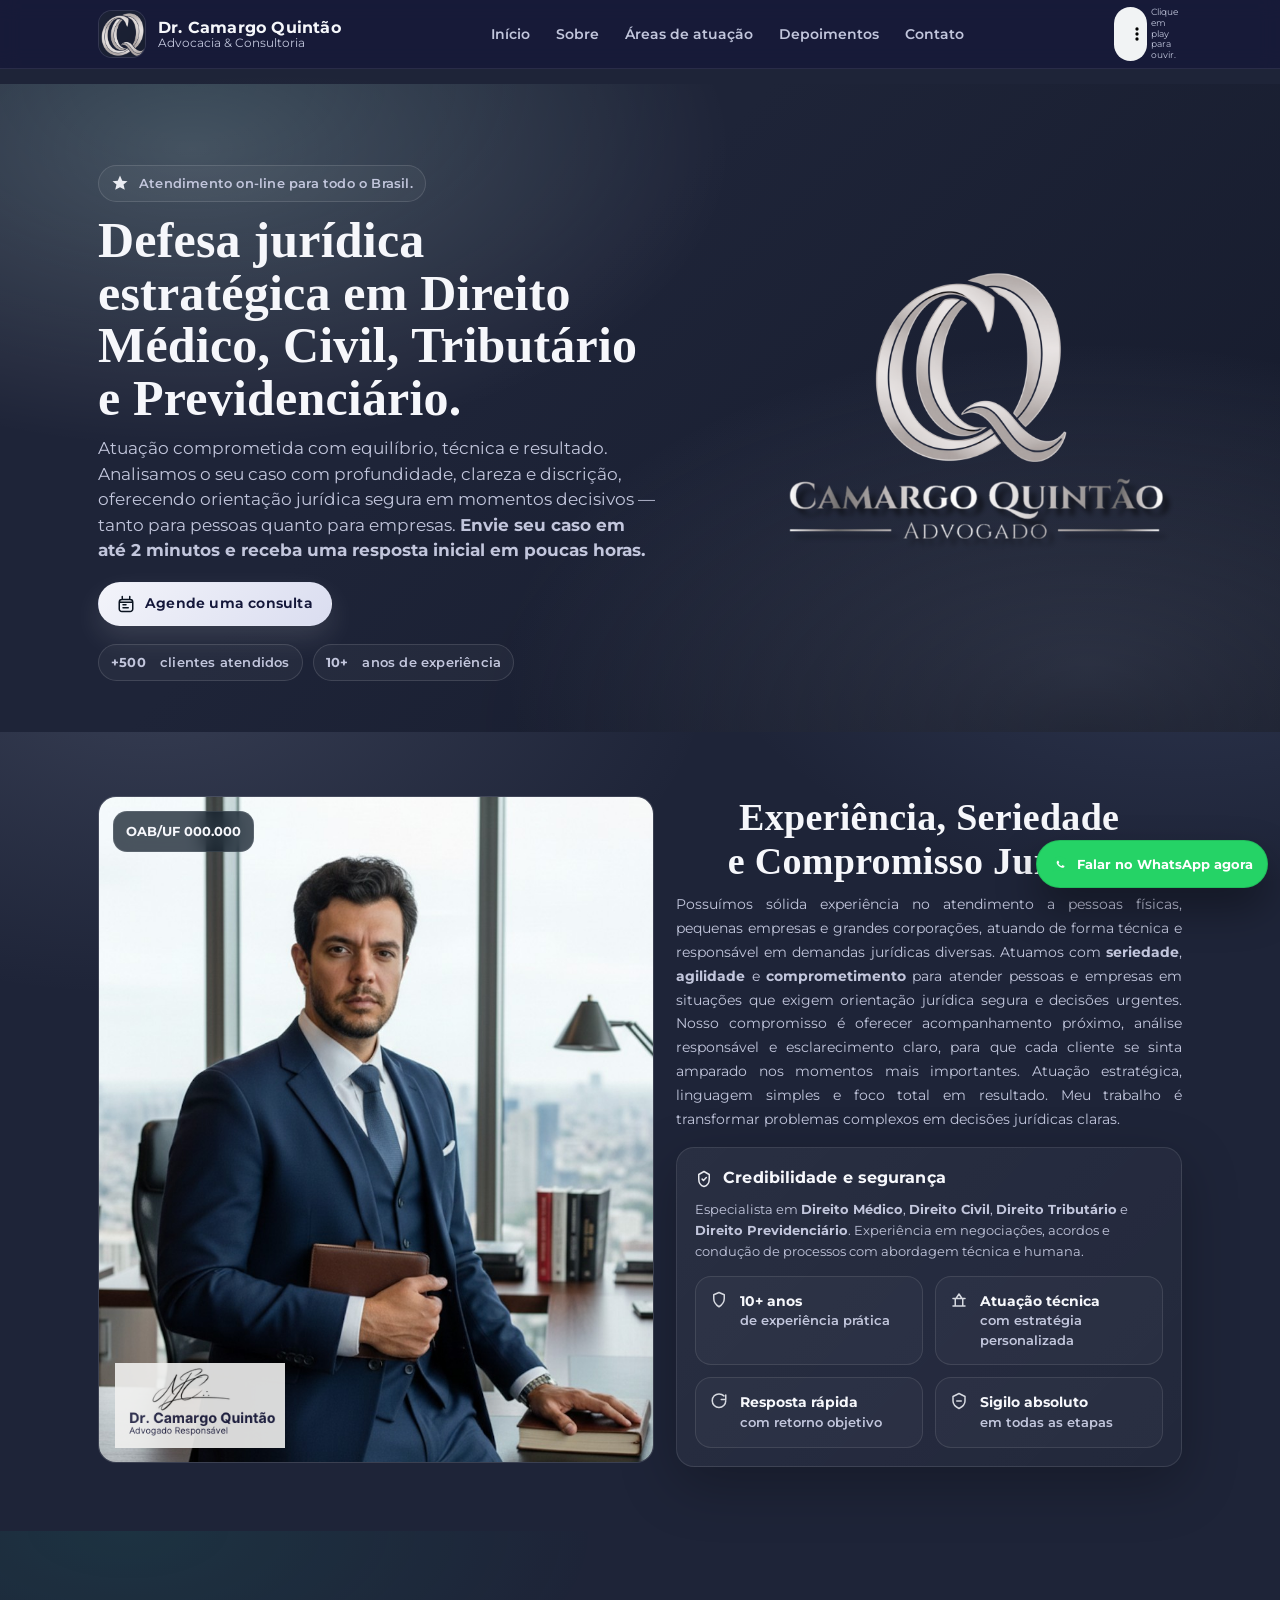
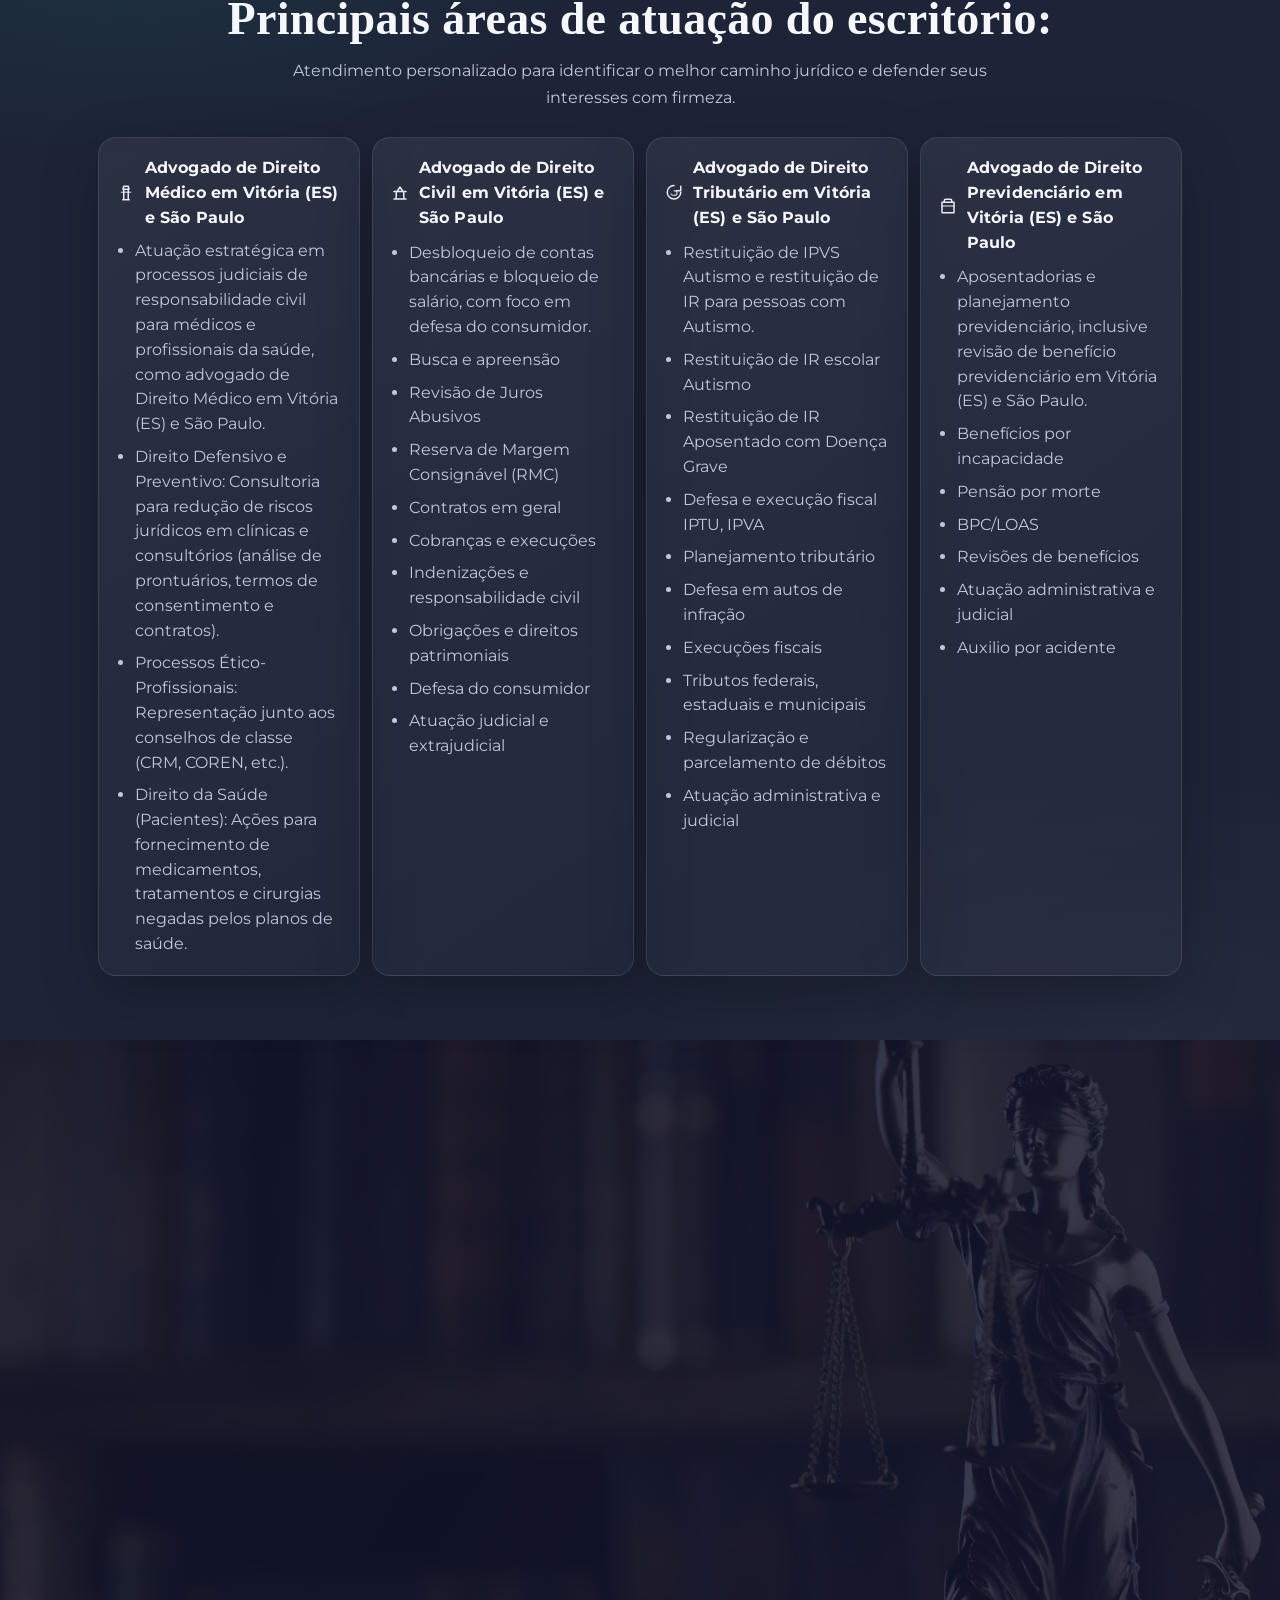
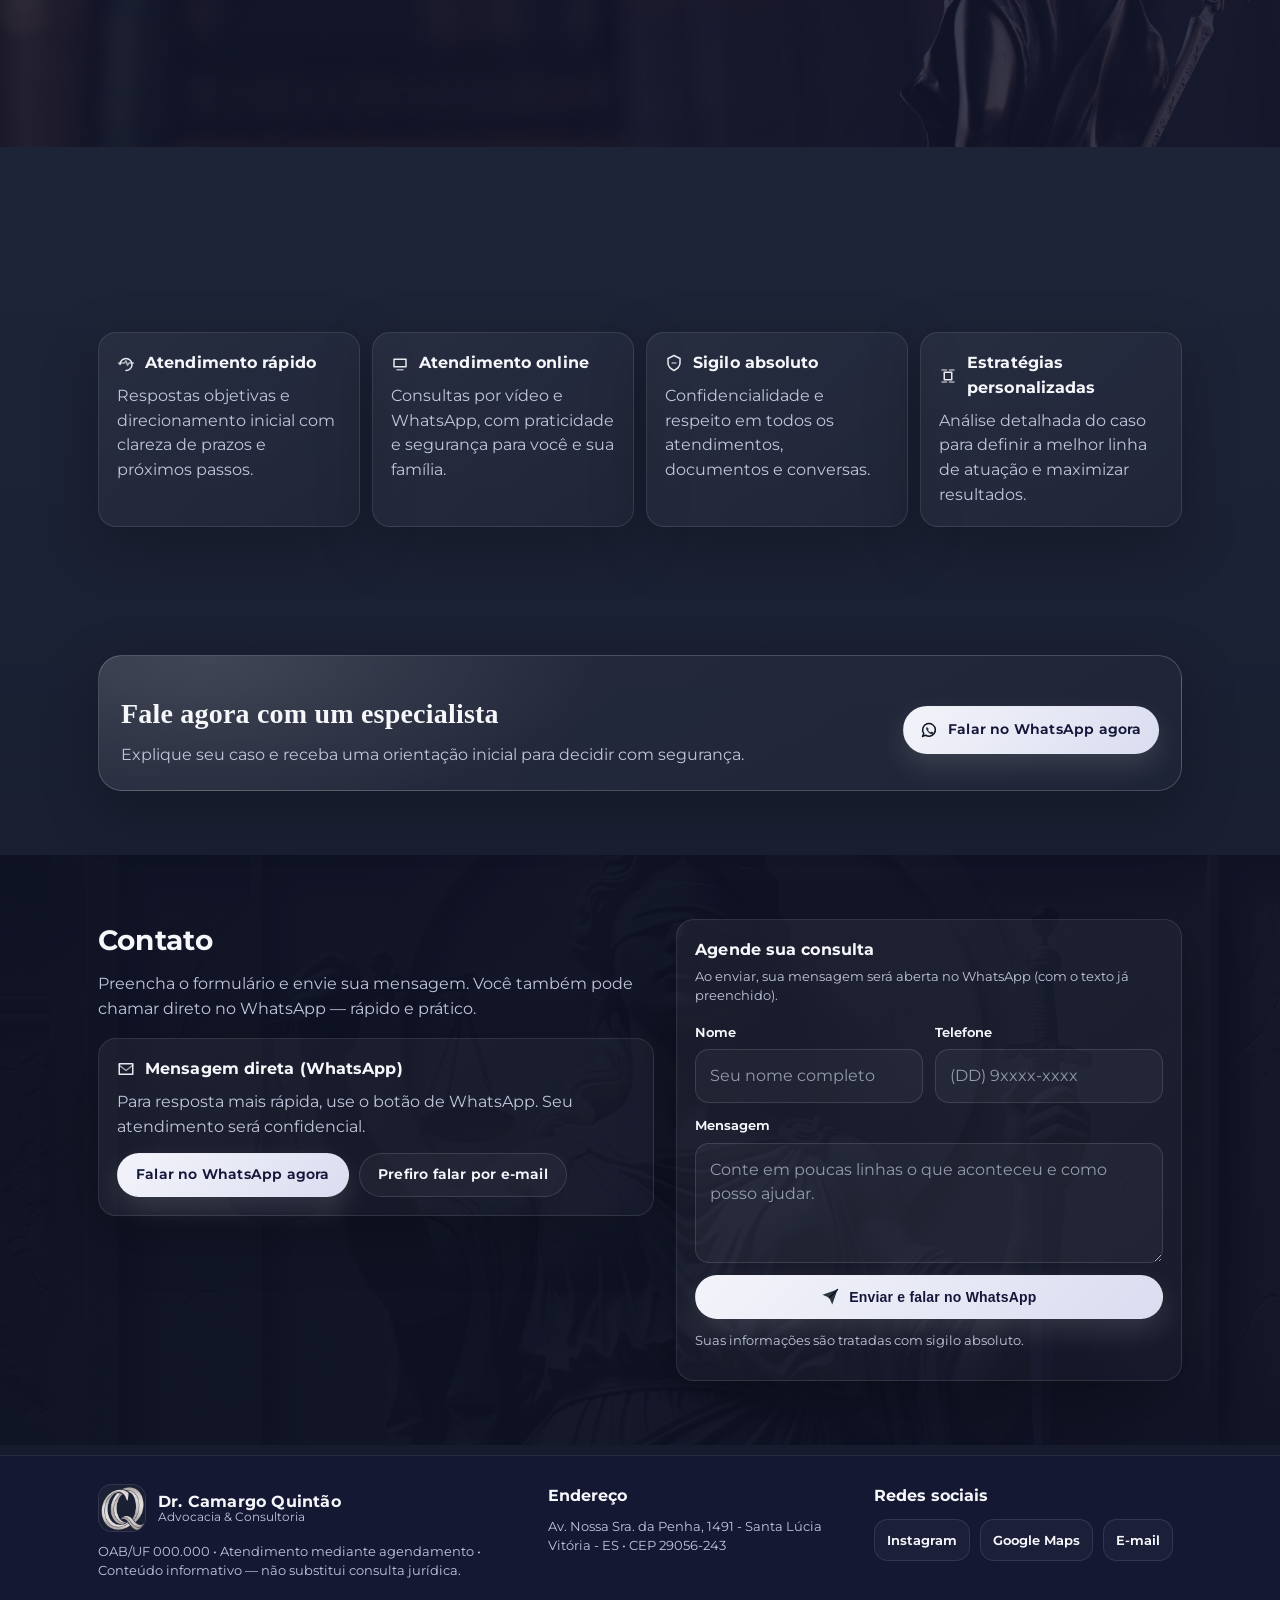
==== commit f7f85b0d: "Add files via upload" ====
--- a/index.html
+++ b/index.html
@@ -101,6 +101,20 @@
       .hero-logo{height: 80px}
     }
 
+    .hero-logo-mobile{
+      display: block;
+      max-width: 180px;
+      height: auto;
+      margin: 0 auto 20px;
+      filter: drop-shadow(0 8px 20px rgba(0,0,0,.4));
+    }
+    @media (min-width: 480px){
+      .hero-logo-mobile{max-width: 220px; margin-bottom: 24px}
+    }
+    @media (min-width: 720px){
+      .hero-logo-mobile{display: none}
+    }
+
     .pill{
       display:inline-flex; align-items:center; gap:10px;
       padding: 8px 12px;
@@ -732,6 +746,25 @@
     }
     .skip-link:focus{left: 10px}
 
+    /* Cabeçalho e hero ajustados para smartphones */
+    @media (max-width: 719px){
+      .header-inner{height: 54px; gap: 8px}
+      .brand{gap: 8px; min-width: auto}
+      .brand-mark{width: 36px; height: 36px; border-radius: 10px}
+      .brand-title strong{font-size: 13.5px}
+      .brand-title span{font-size: 10.5px}
+      .hamburger{width: 40px; height: 40px; border-radius: 10px}
+      .header-actions{gap: 6px}
+      main{padding-top: 68px}
+      .mobile-nav{top: 54px}
+      .hero::before{
+        background:
+          radial-gradient(900px 500px at 15% 10%, rgba(255,255,255,.20), transparent 60%),
+          radial-gradient(900px 500px at 85% 90%, rgba(180,192,220,.22), transparent 65%),
+          linear-gradient(135deg, #1E2438 0%, #1E2438 40%, #151A2B 100%) !important;
+      }
+    }
+
     /* ===== SMARTPHONE PEQUENO (até 374px) ===== */
     @media (max-width: 374px){
       .hero h1{font-size: 24px; line-height: 1.1}
@@ -740,11 +773,12 @@
       #sobre .section-title{font-size: 22px}
       #depoimentos .section-title{font-size: 22px}
       #areas .section-title{font-size: 24px}
-      .brand-mark{width: 36px; height: 36px}
-      .brand-title strong{font-size: 13px}
-      .brand-title span{font-size: 10px}
-      .header-inner{height: 58px; gap: 6px}
-      main{padding-top: 72px}
+      .brand-mark{width: 32px; height: 32px}
+      .brand-title strong{font-size: 12.5px}
+      .brand-title span{font-size: 9.5px}
+      .header-inner{height: 48px; gap: 4px}
+      main{padding-top: 62px}
+      .mobile-nav{top: 48px}
       .container{padding: 0 12px}
       .card.pad{padding: 12px}
       .hero-ctas .btn{font-size: 13px; padding: 10px 14px; width: 100%}
@@ -972,6 +1006,7 @@
     <section class="hero">
       <div class="container hero-grid">
         <div class="reveal">
+          <img src="assets/hero-logo-transparente.png" alt="Logo Dr. Camargo Quintão" class="hero-logo-mobile" />
           <span class="pill">
             <svg class="icon" viewBox="0 0 24 24" fill="none" aria-hidden="true">
               <path d="M12 2l3 7 7 .6-5.3 4.5 1.7 6.9L12 17.8 5.6 21 7.3 14.1 2 9.6 9 9l3-7Z" fill="rgba(243,244,250,.95)"/>
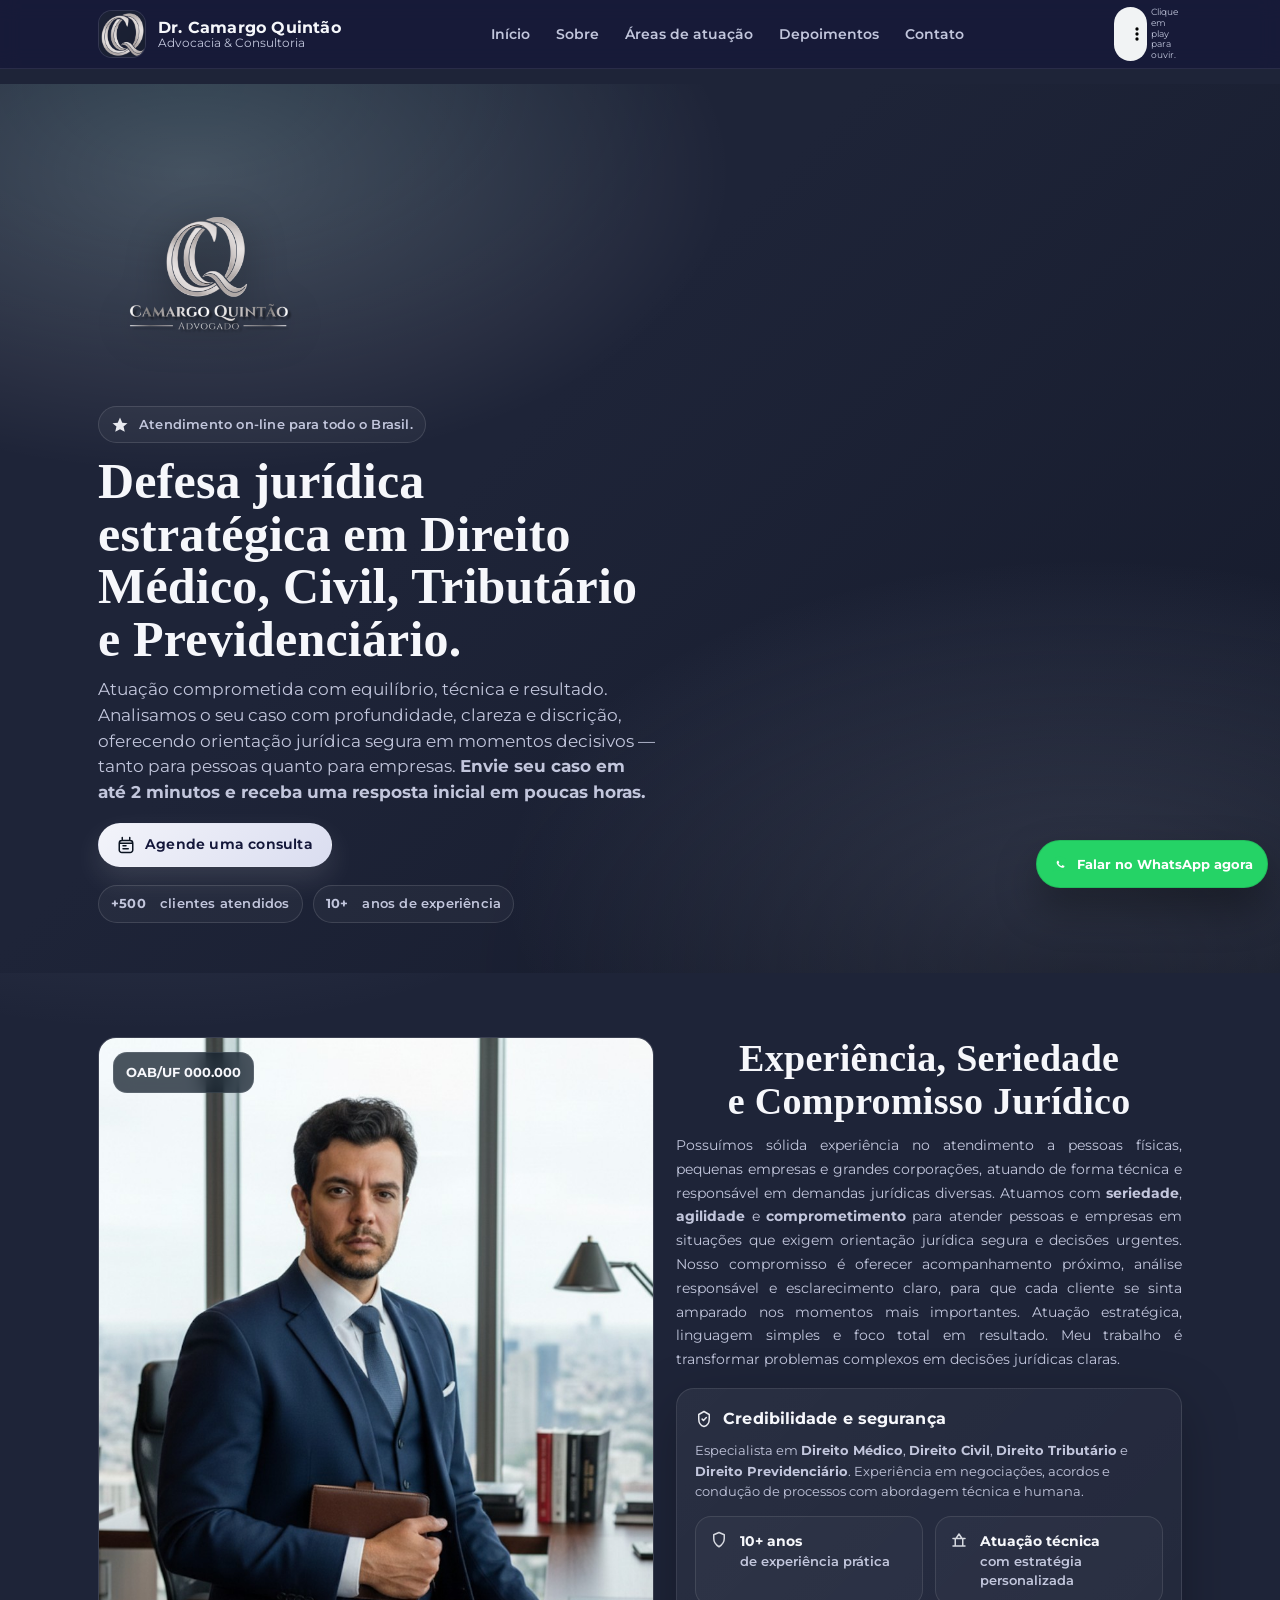
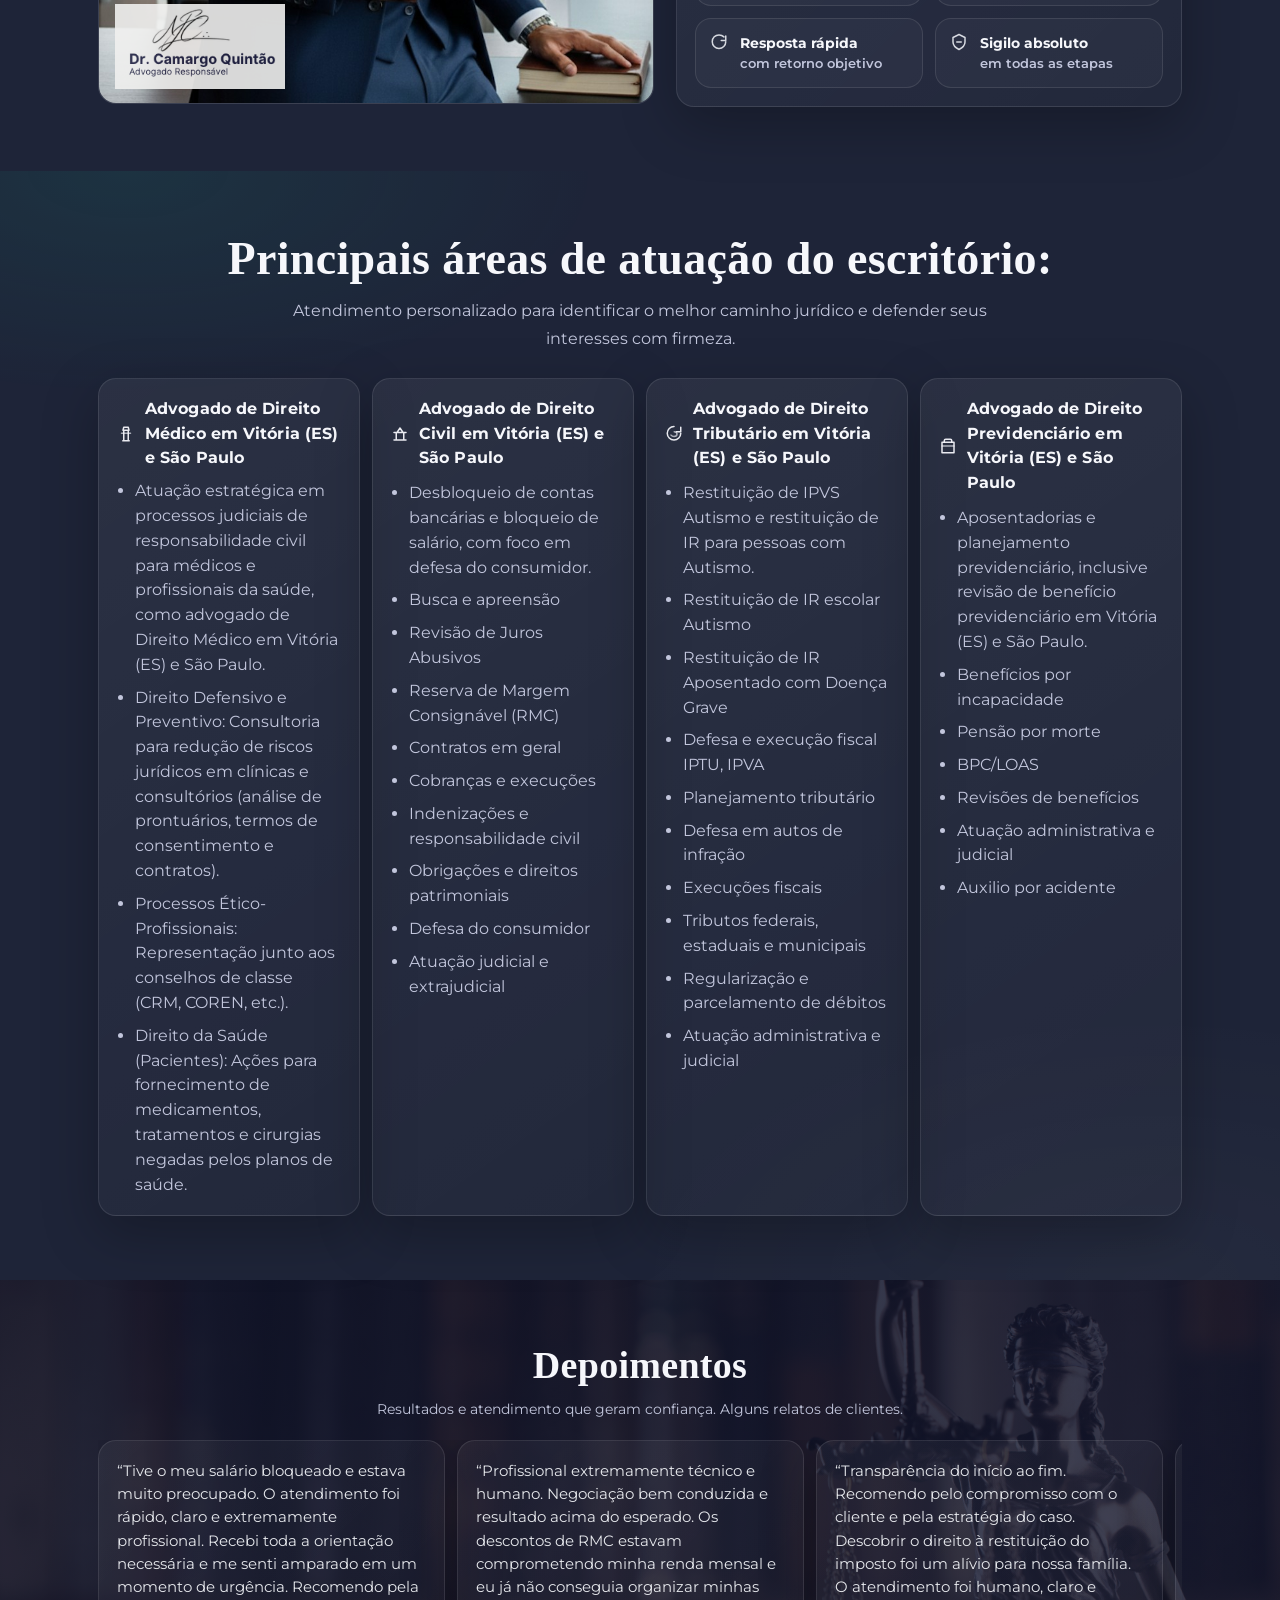
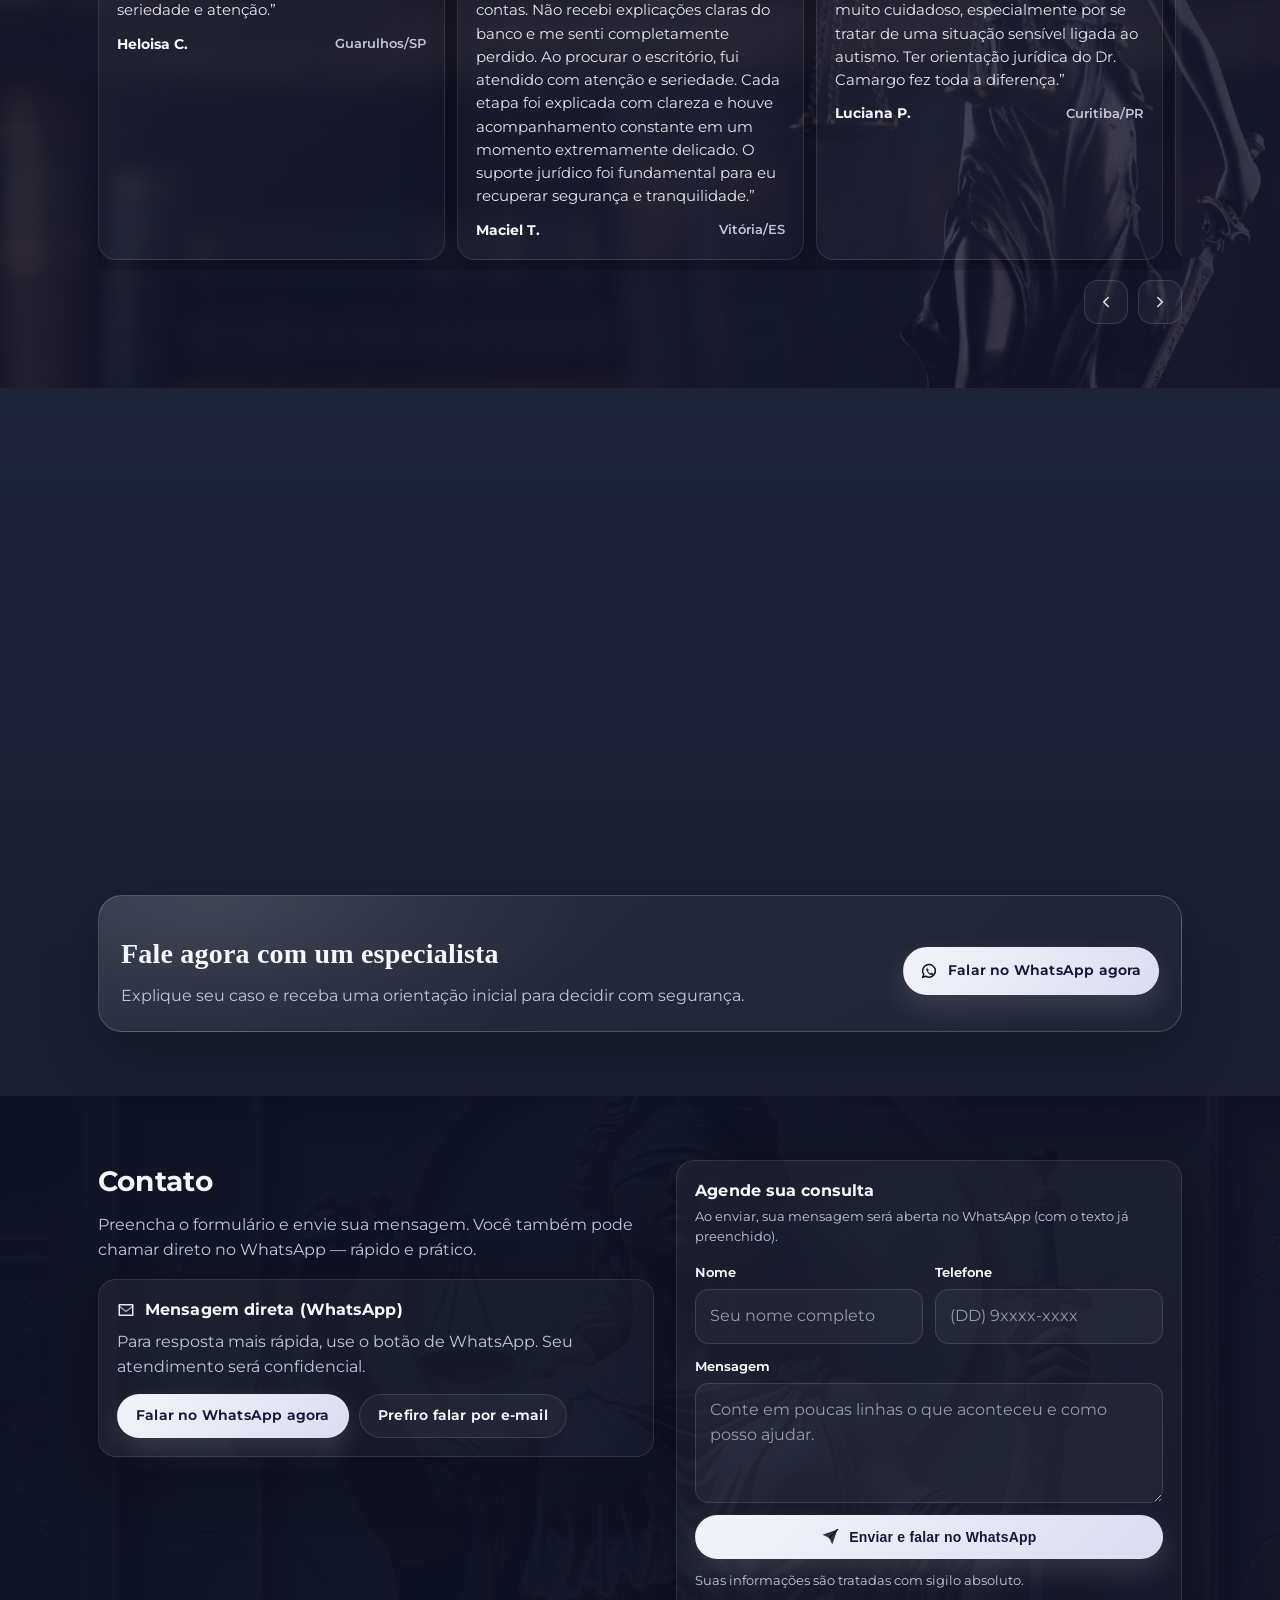
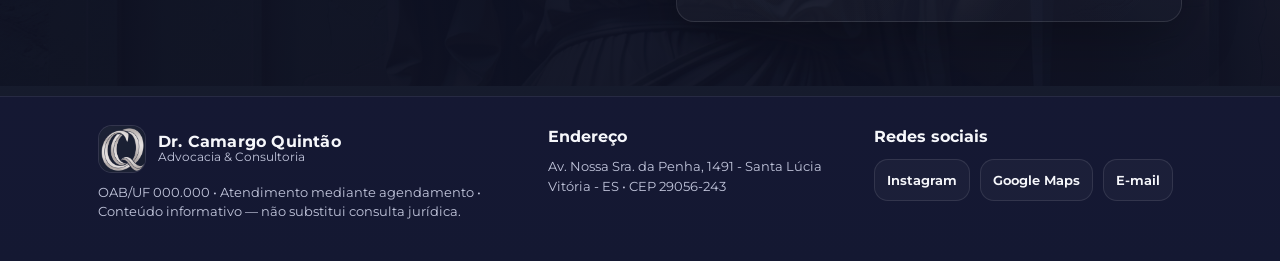
==== commit 233f4b9a: "Add files via upload" ====
--- a/index.html
+++ b/index.html
@@ -103,16 +103,19 @@
 
     .hero-logo-mobile{
       display: block;
-      max-width: 180px;
+      max-width: 150px;
       height: auto;
-      margin: 0 auto 20px;
+      margin: 0 0 16px;
       filter: drop-shadow(0 8px 20px rgba(0,0,0,.4));
     }
     @media (min-width: 480px){
-      .hero-logo-mobile{max-width: 220px; margin-bottom: 24px}
+      .hero-logo-mobile{max-width: 180px; margin-bottom: 18px}
     }
     @media (min-width: 720px){
-      .hero-logo-mobile{display: none}
+      .hero-logo-mobile{max-width: 200px; margin-bottom: 20px}
+    }
+    @media (min-width: 1024px){
+      .hero-logo-mobile{max-width: 220px; margin-bottom: 22px}
     }
 
     .pill{
@@ -325,7 +328,6 @@
       position:absolute;
       inset:0;
       background:
-        url("assets/hero-logo-transparente.png") right 6% center / 520px auto no-repeat,
         radial-gradient(900px 500px at 15% 10%, rgba(255,255,255,.20), transparent 60%),
         radial-gradient(900px 500px at 85% 90%, rgba(180,192,220,.22), transparent 65%),
         linear-gradient(135deg, #1E2438 0%, #1E2438 40%, #151A2B 100%);
@@ -757,12 +759,6 @@
       .header-actions{gap: 6px}
       main{padding-top: 68px}
       .mobile-nav{top: 54px}
-      .hero::before{
-        background:
-          radial-gradient(900px 500px at 15% 10%, rgba(255,255,255,.20), transparent 60%),
-          radial-gradient(900px 500px at 85% 90%, rgba(180,192,220,.22), transparent 65%),
-          linear-gradient(135deg, #1E2438 0%, #1E2438 40%, #151A2B 100%) !important;
-      }
     }
 
     /* ===== SMARTPHONE PEQUENO (até 374px) ===== */
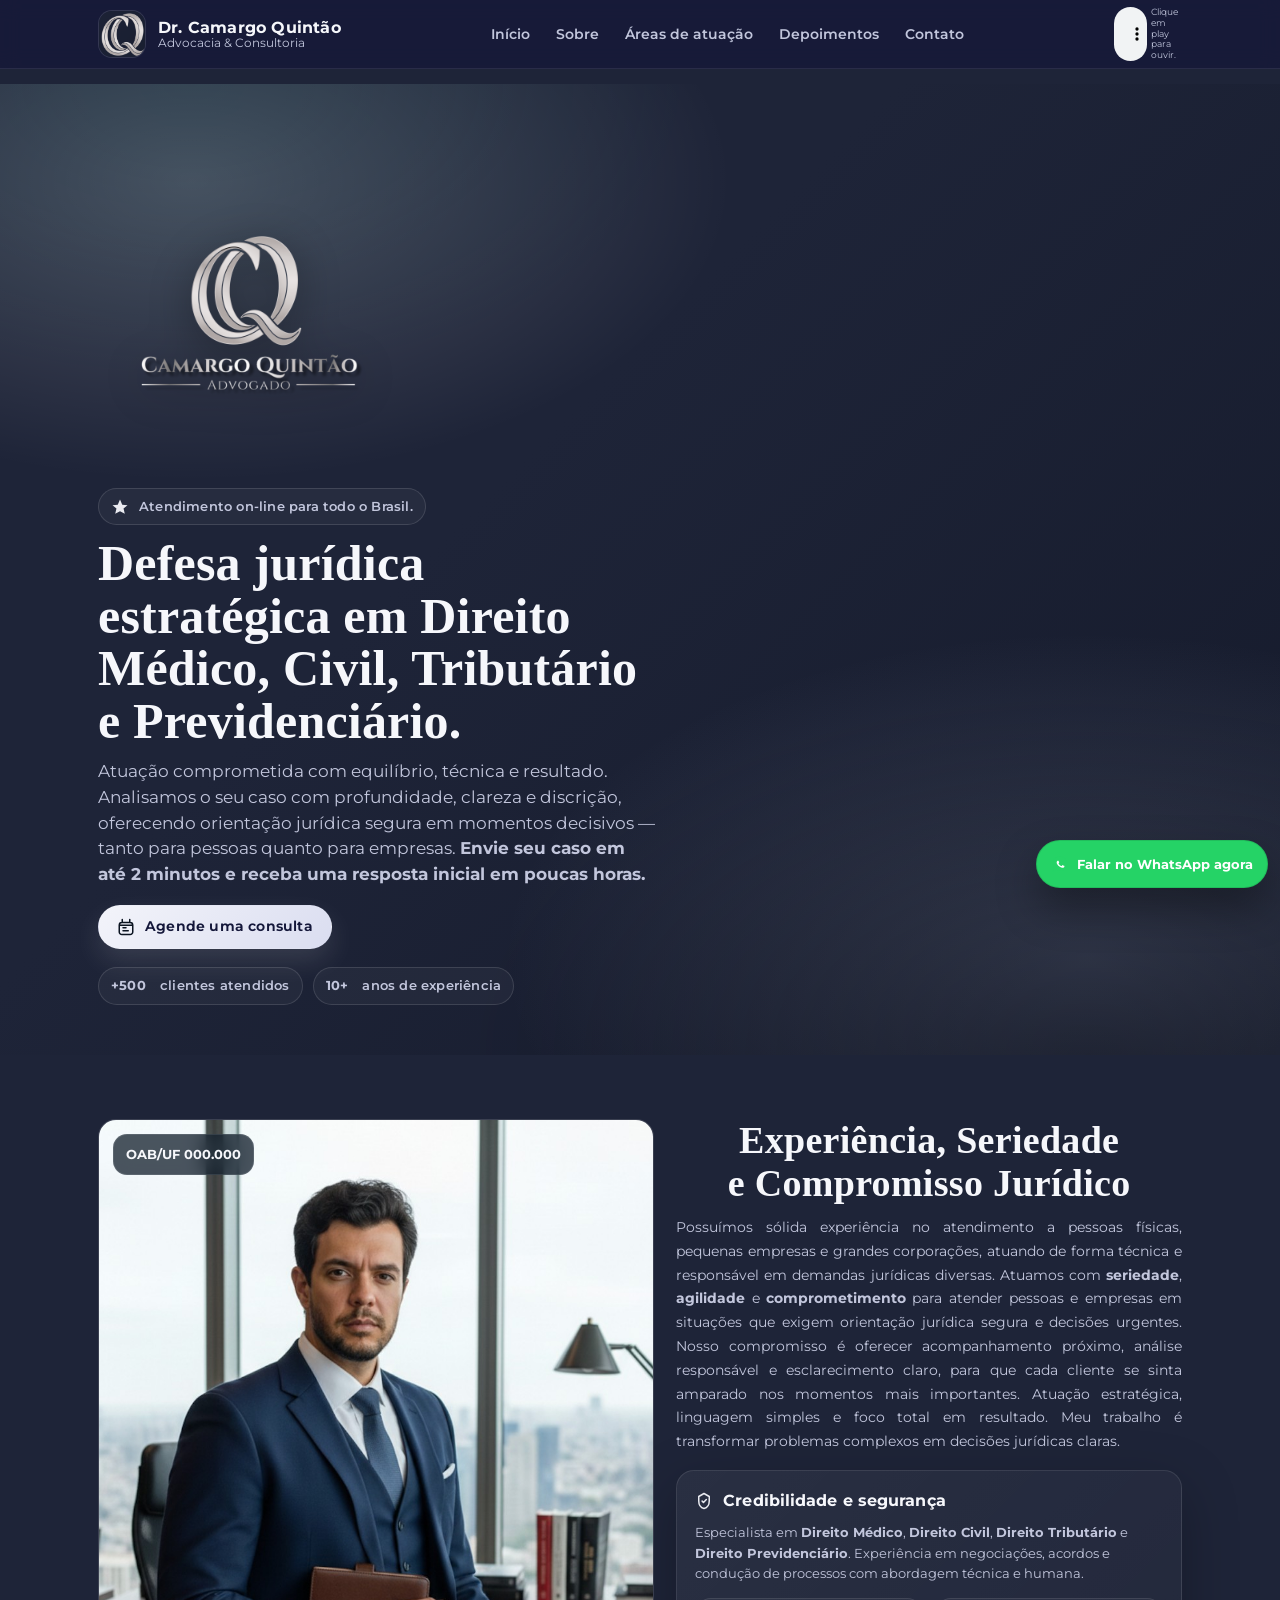
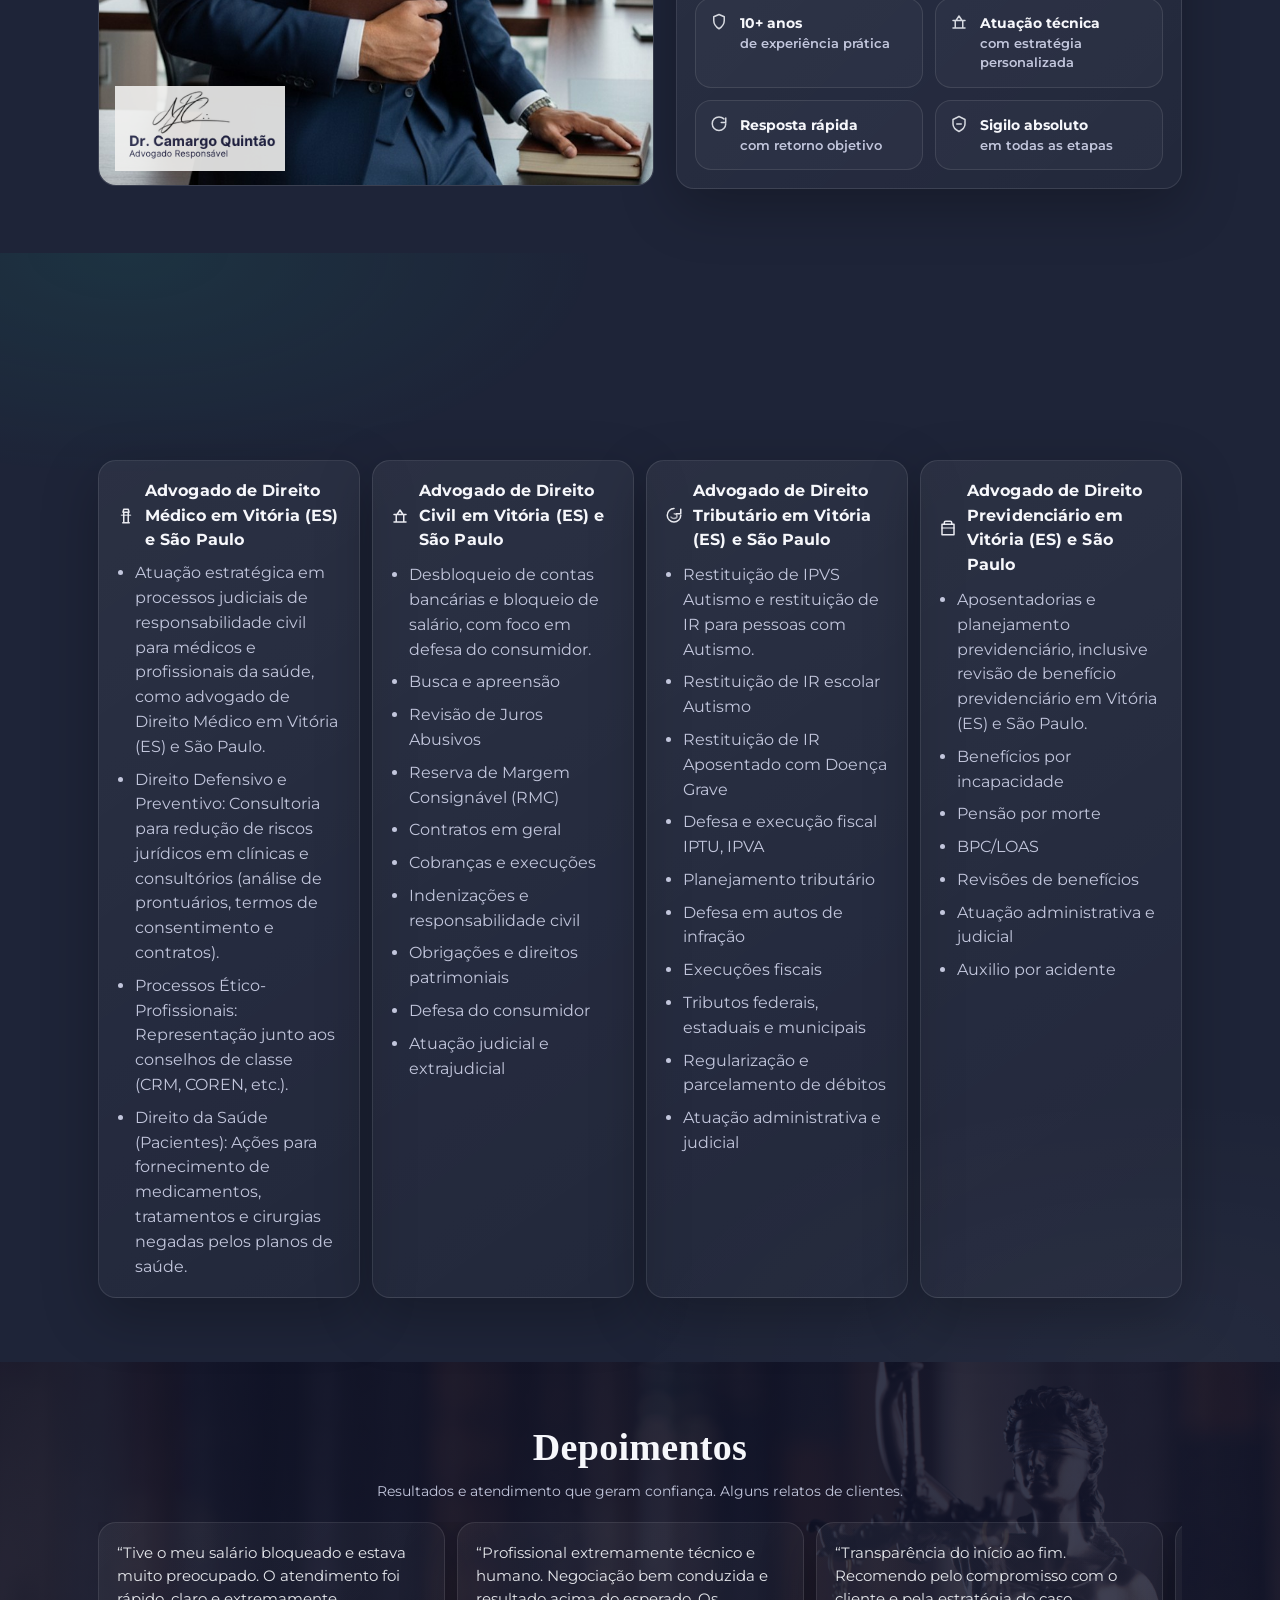
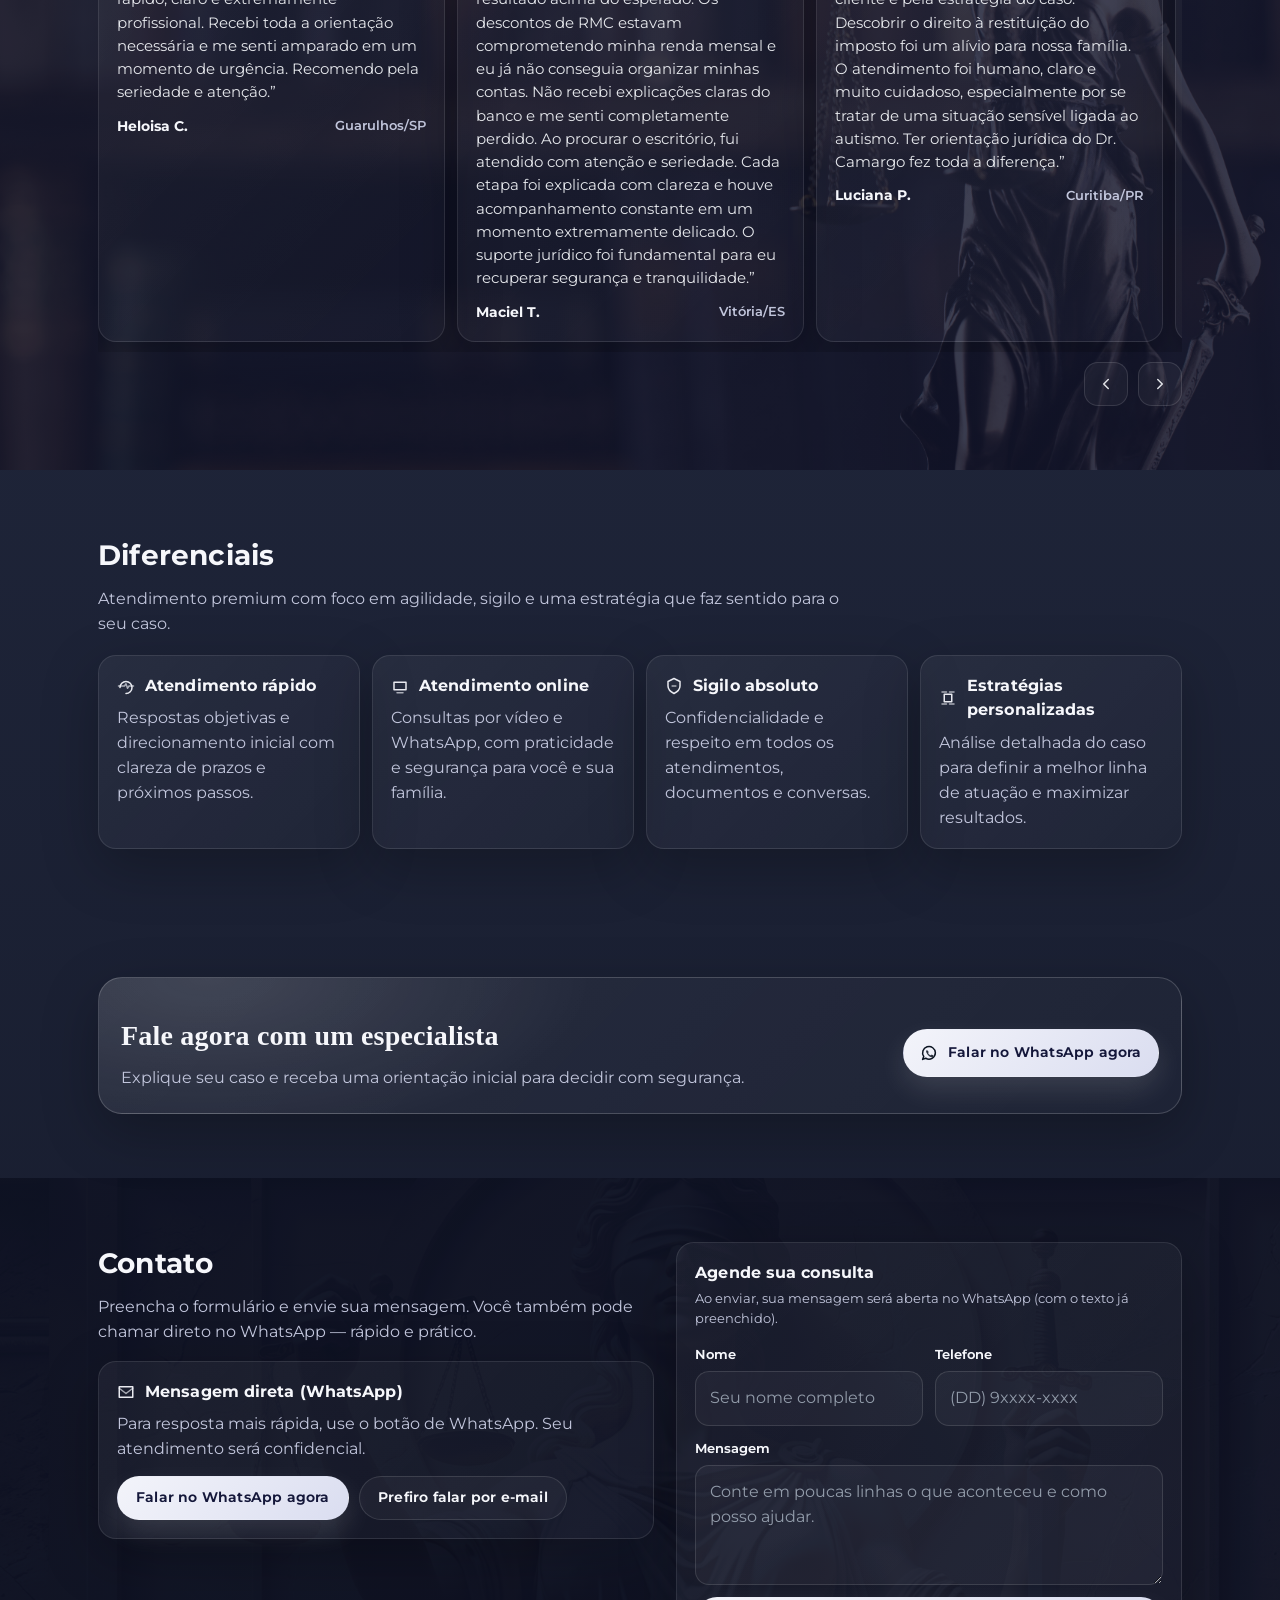
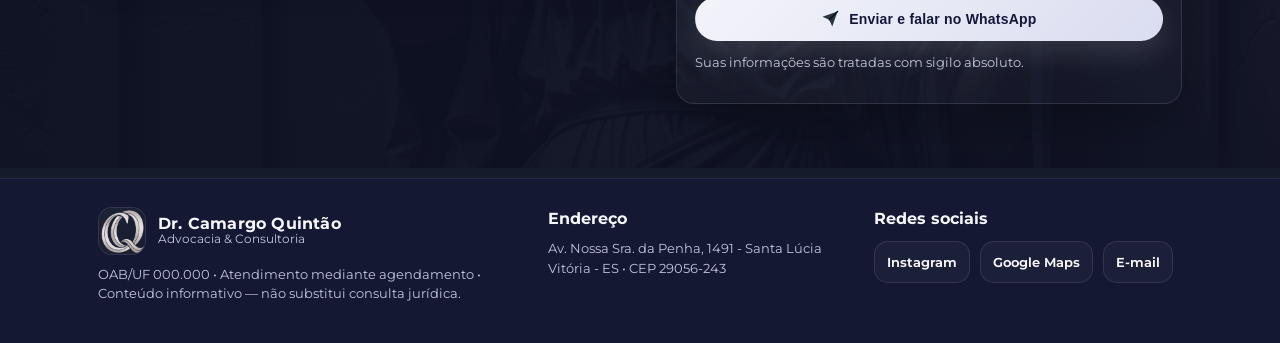
==== commit 772dbb05: "Add files via upload" ====
--- a/index.html
+++ b/index.html
@@ -103,19 +103,19 @@
 
     .hero-logo-mobile{
       display: block;
-      max-width: 150px;
+      max-width: 200px;
       height: auto;
-      margin: 0 0 16px;
+      margin: 0 0 18px;
       filter: drop-shadow(0 8px 20px rgba(0,0,0,.4));
     }
     @media (min-width: 480px){
-      .hero-logo-mobile{max-width: 180px; margin-bottom: 18px}
+      .hero-logo-mobile{max-width: 240px; margin-bottom: 20px}
     }
     @media (min-width: 720px){
-      .hero-logo-mobile{max-width: 200px; margin-bottom: 20px}
+      .hero-logo-mobile{max-width: 270px; margin-bottom: 22px}
     }
     @media (min-width: 1024px){
-      .hero-logo-mobile{max-width: 220px; margin-bottom: 22px}
+      .hero-logo-mobile{max-width: 300px; margin-bottom: 24px}
     }
 
     .pill{
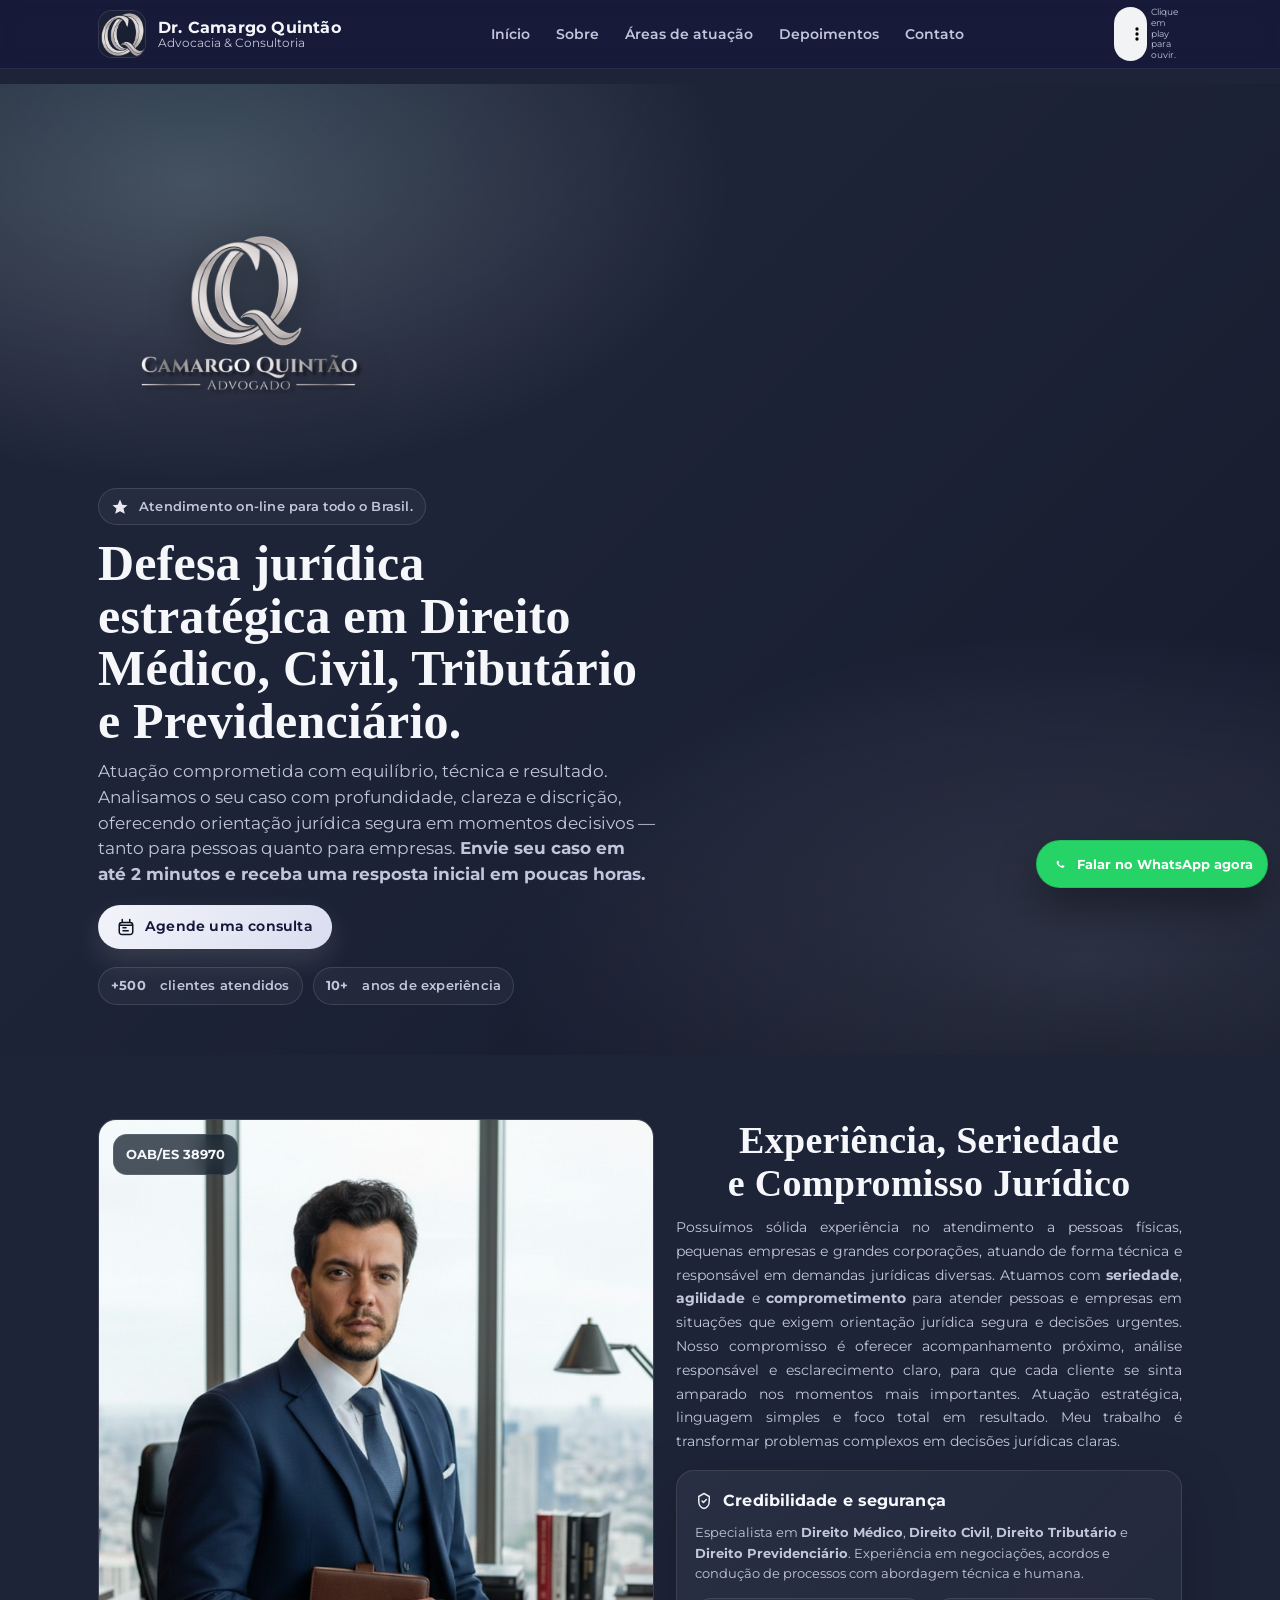
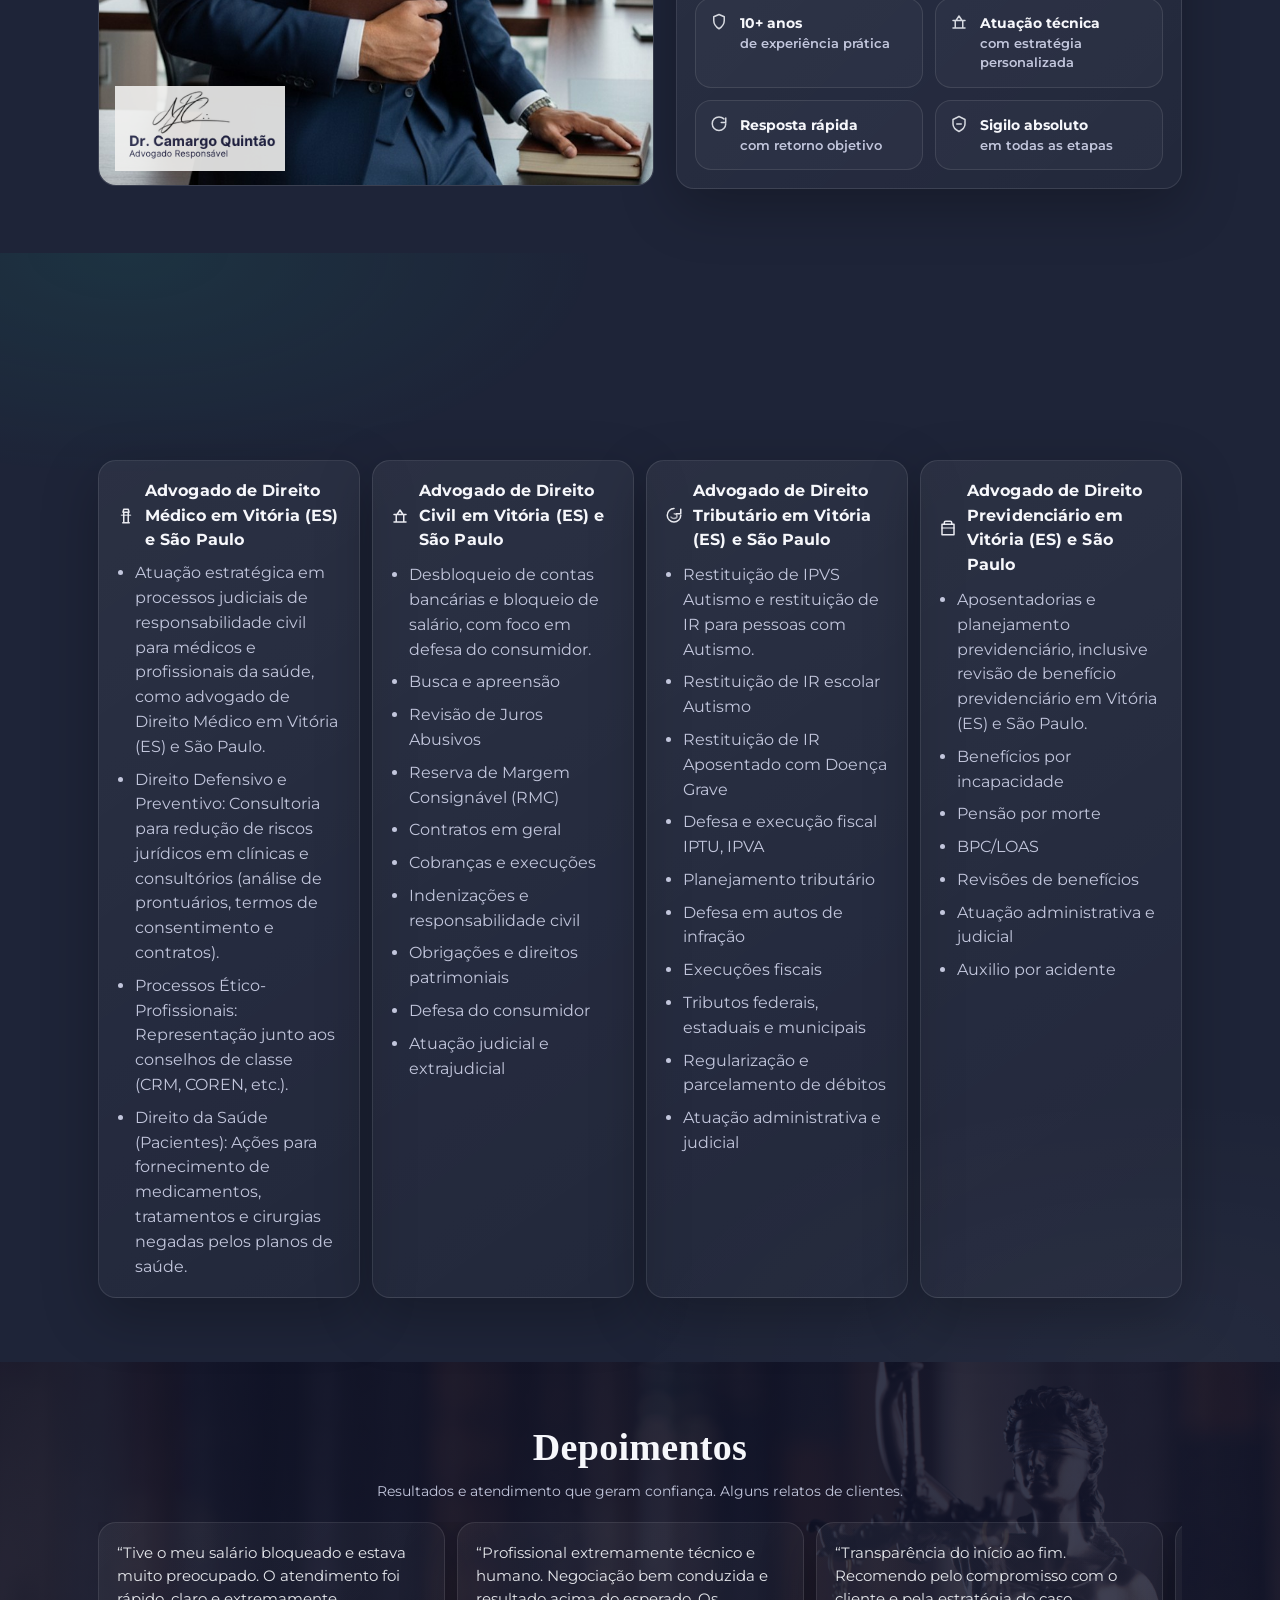
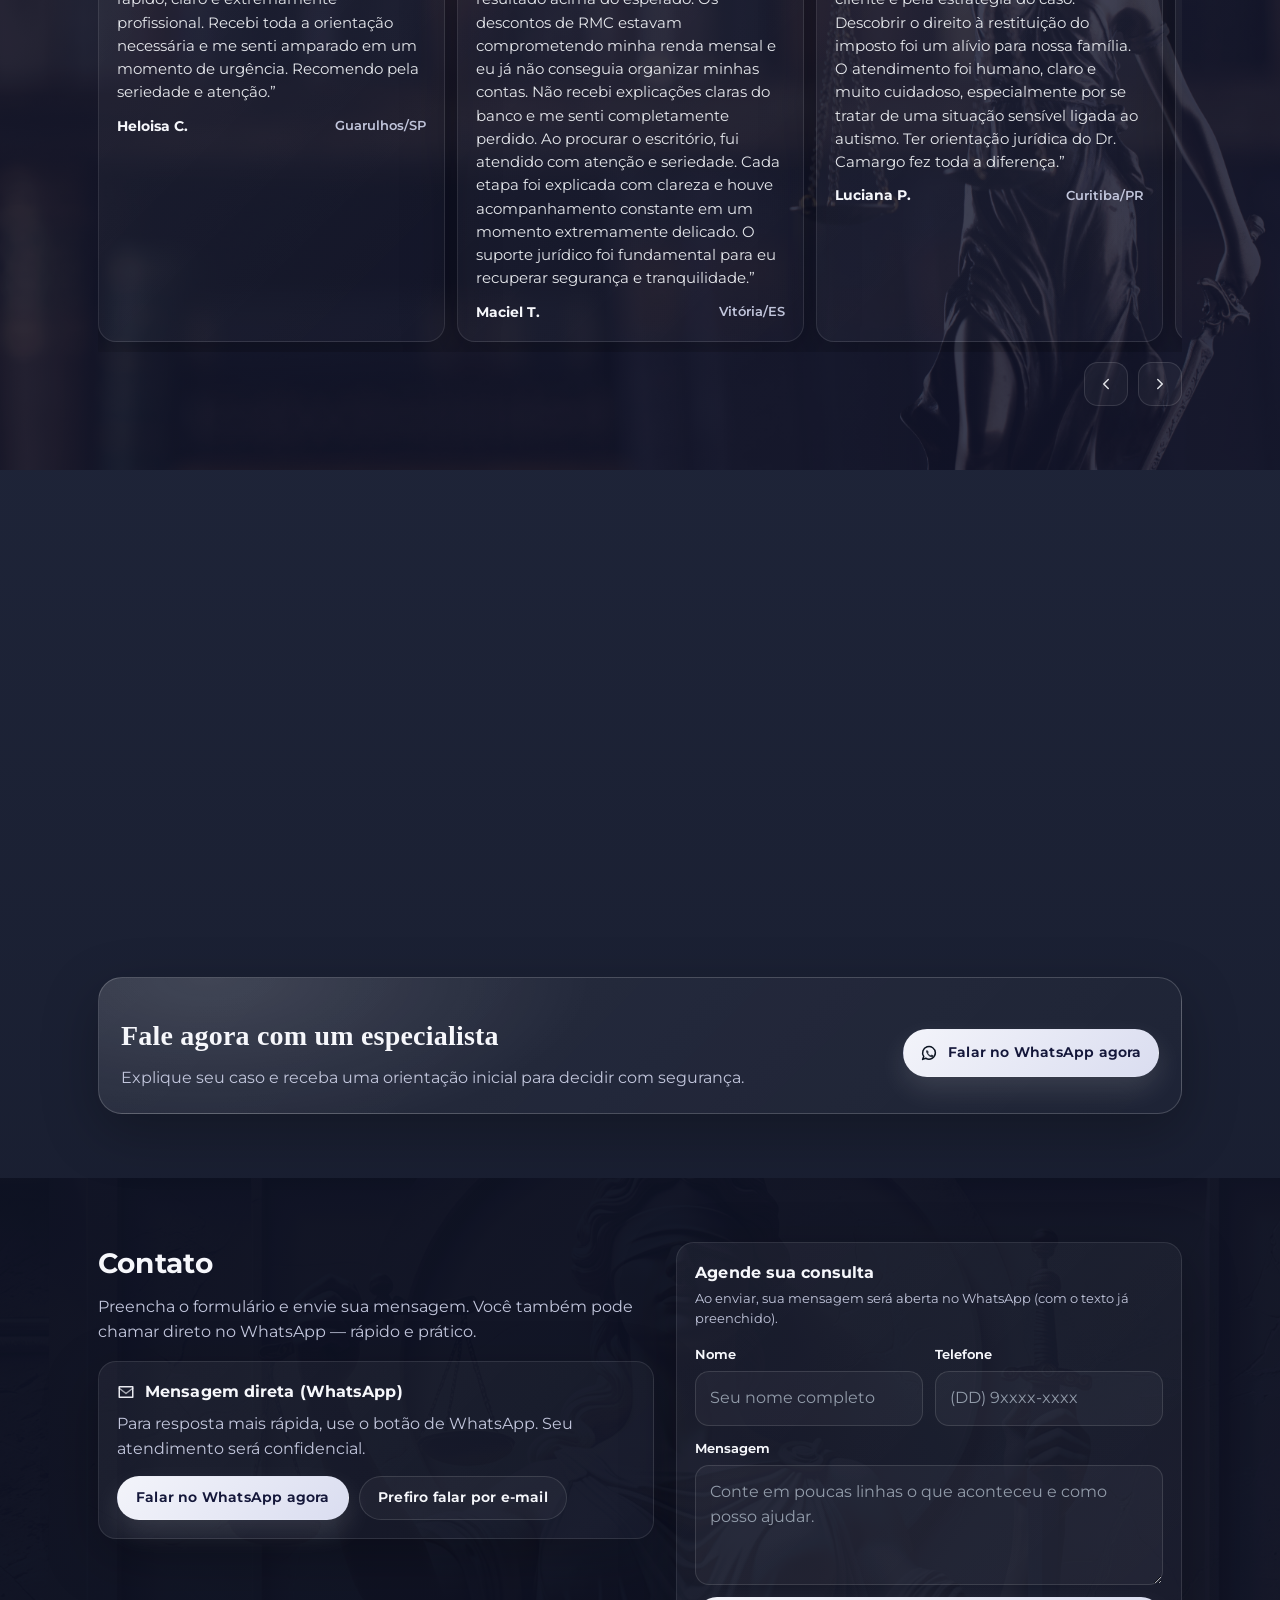
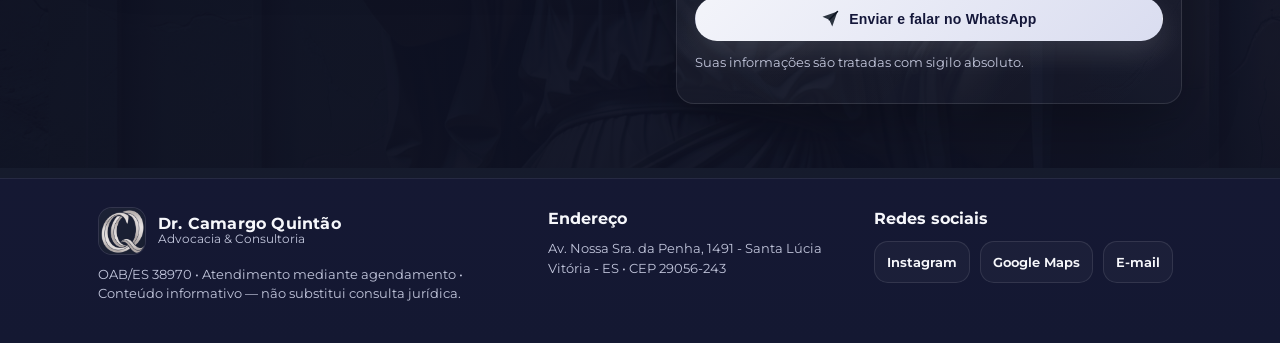
==== commit 7786e53e: "Add files via upload" ====
--- a/index.html
+++ b/index.html
@@ -1039,7 +1039,7 @@
     <section class="section about" id="sobre">
       <div class="container grid-2">
         <div class="about-media reveal" aria-label="Foto do advogado">
-          <div class="oab">OAB/UF 000.000</div>
+          <div class="oab">OAB/ES 38970</div>
           <img alt="Foto do advogado" loading="lazy"
                src="assets/advogado-about.png" />
           <div style="position:absolute; left:16px; bottom:14px;">
@@ -1409,7 +1409,7 @@
           </span>
         </div>
         <p class="legal" style="margin:10px 0 0">
-          OAB/UF 000.000 • Atendimento mediante agendamento • Conteúdo informativo — não substitui consulta jurídica.
+          OAB/ES 38970 • Atendimento mediante agendamento • Conteúdo informativo — não substitui consulta jurídica.
         </p>
       </div>
 
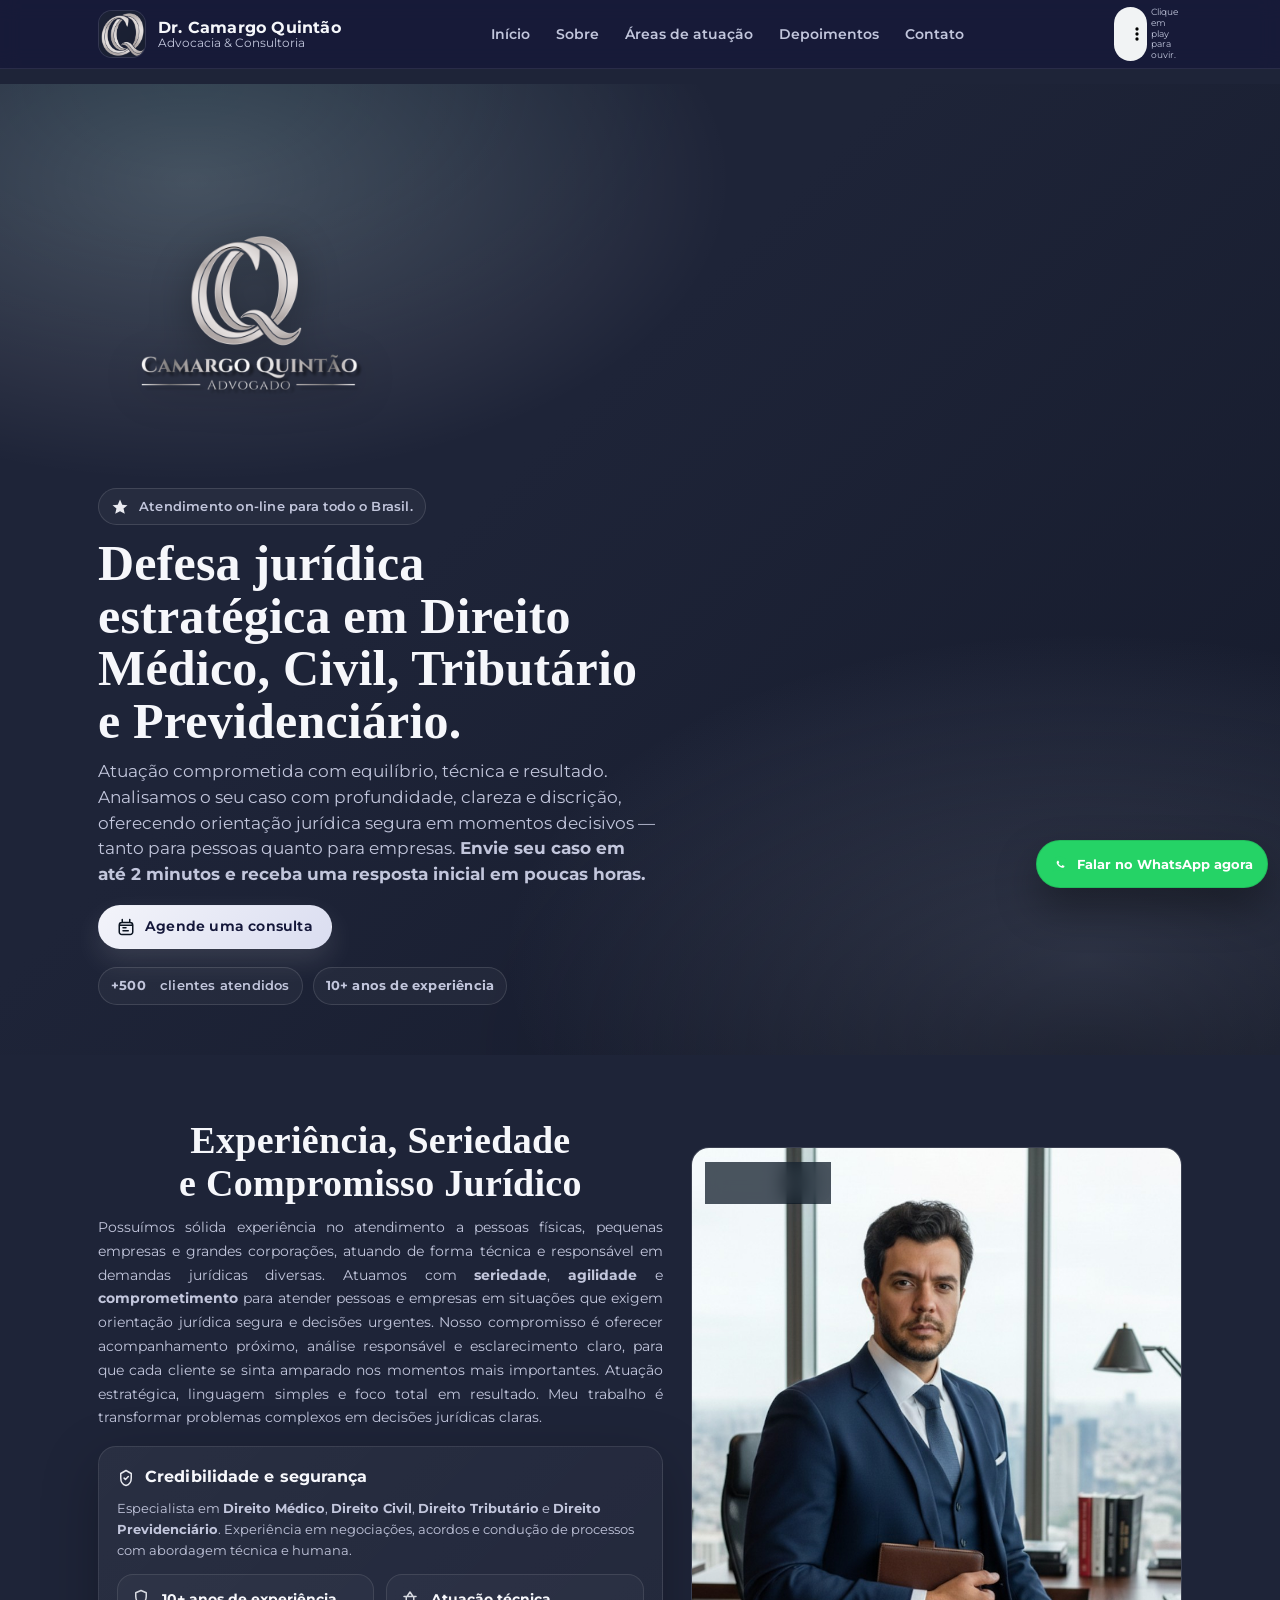
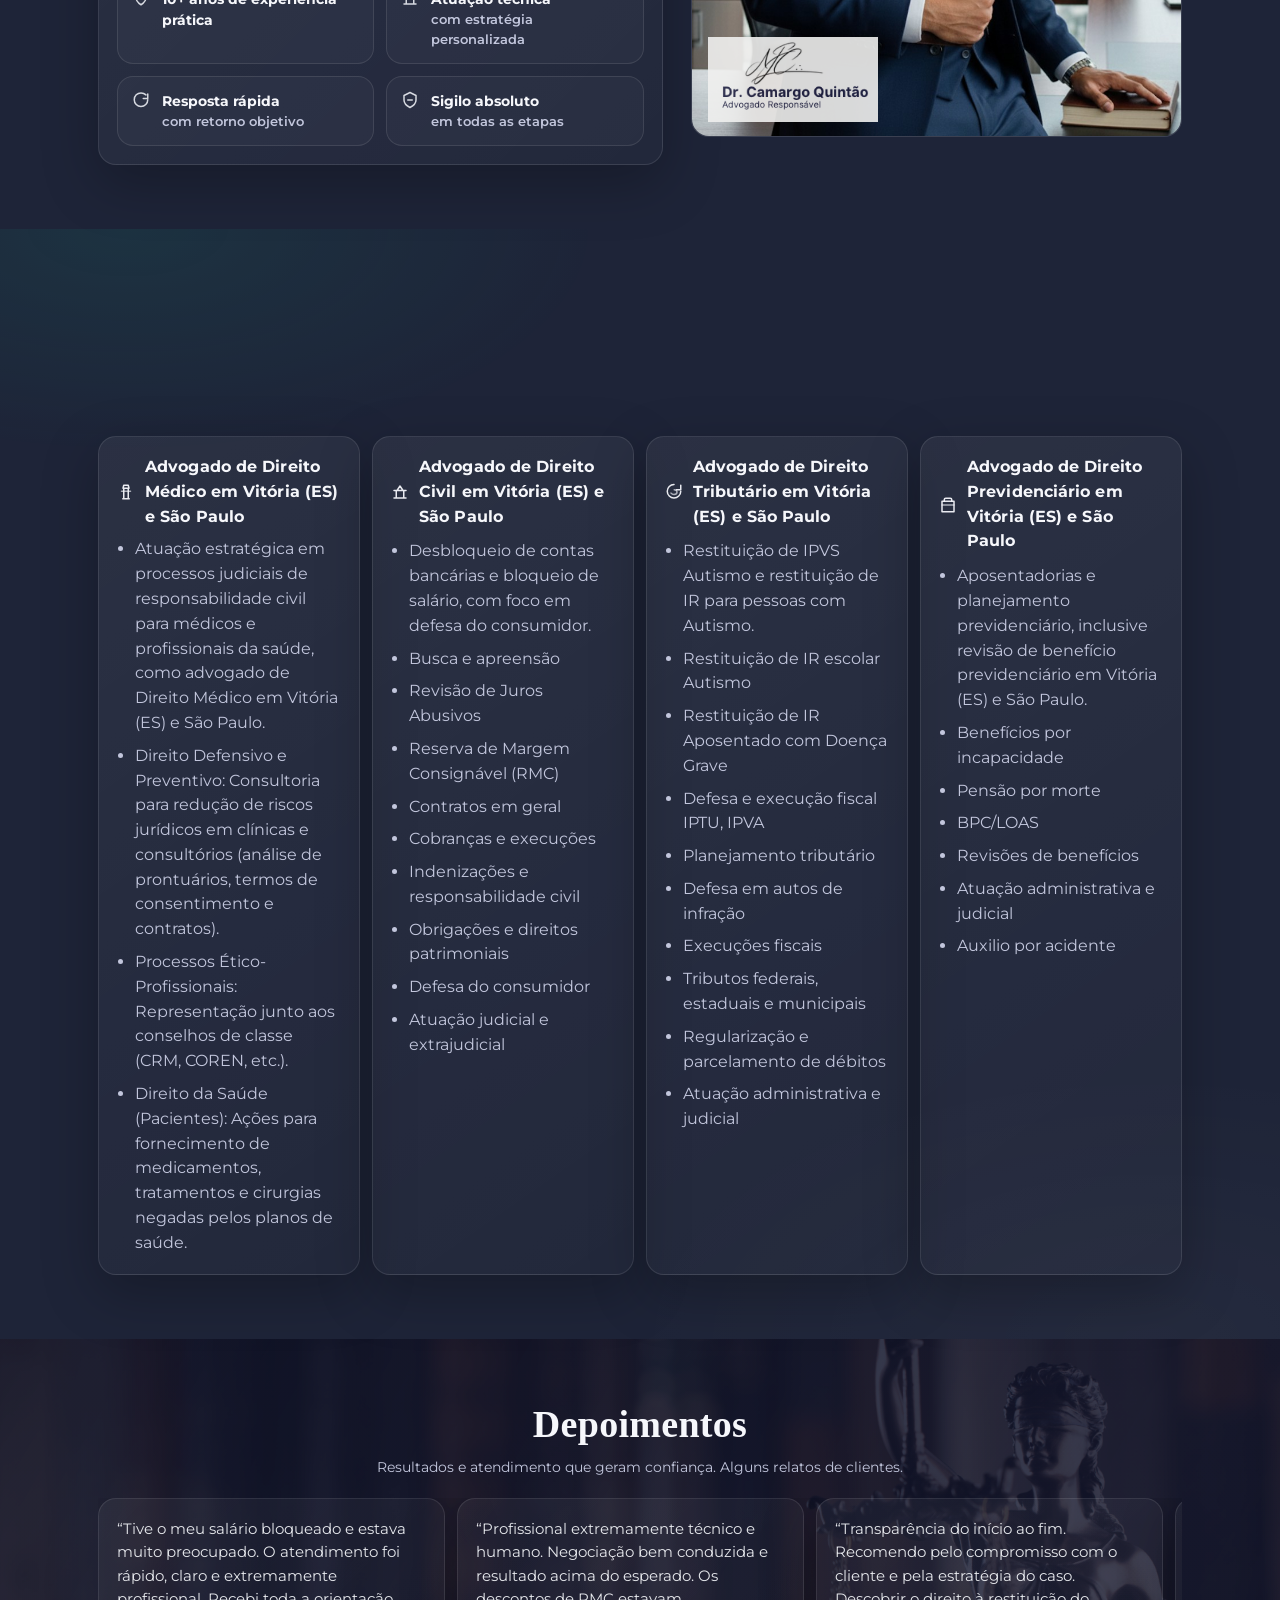
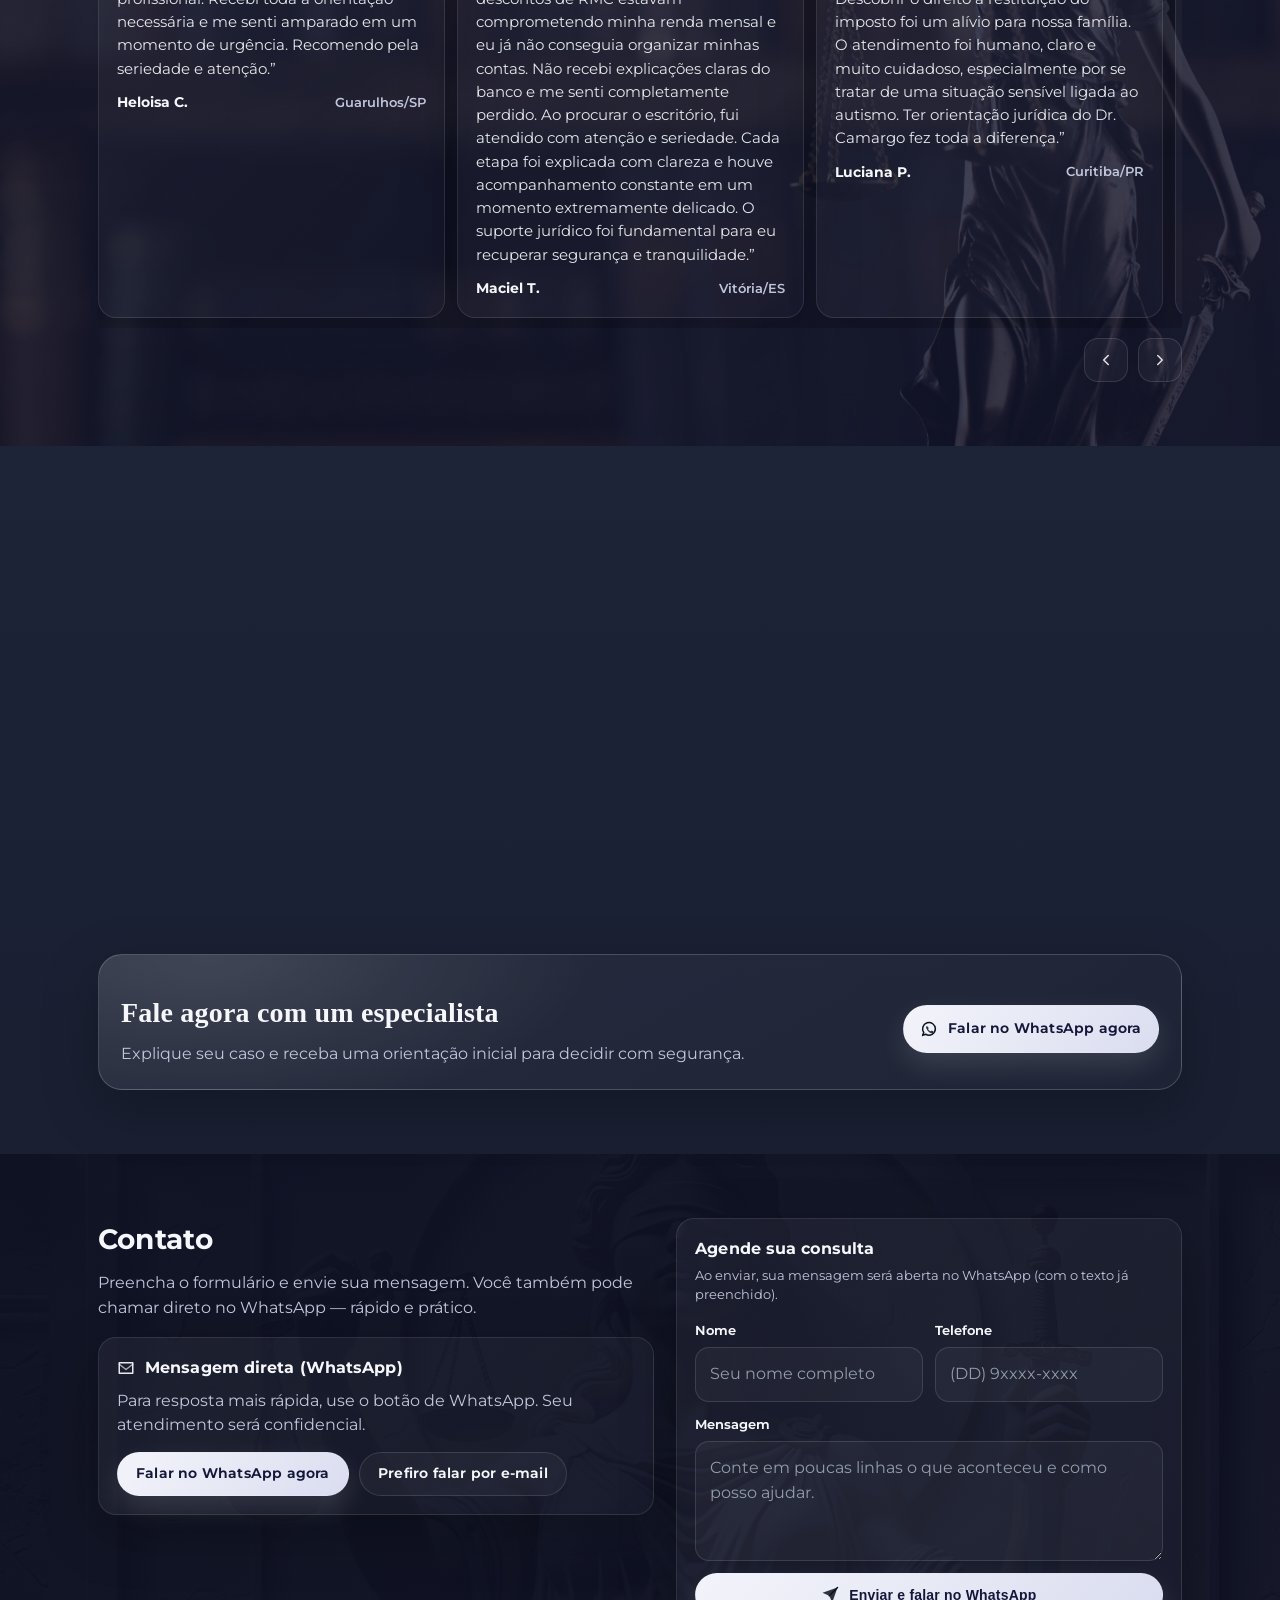
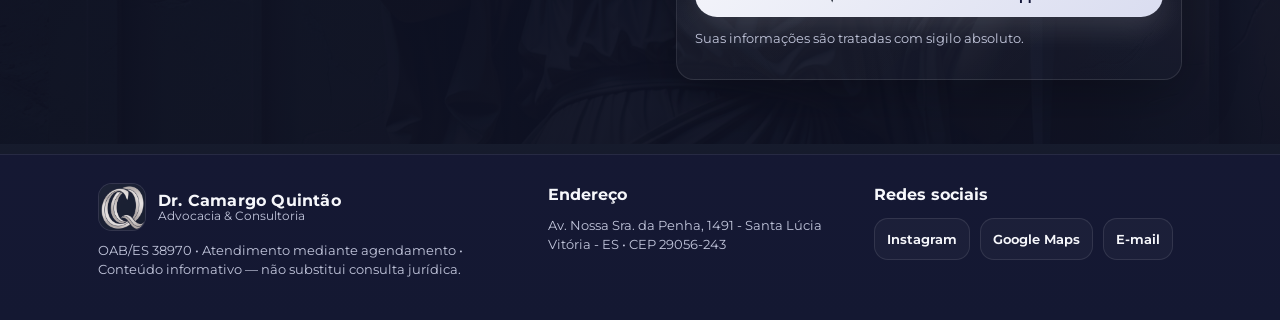
==== commit 7e2f1c60: "Add files via upload" ====
--- a/index.html
+++ b/index.html
@@ -750,6 +750,7 @@
 
     /* Cabeçalho e hero ajustados para smartphones */
     @media (max-width: 719px){
+      #sobre .grid-2 .about-media{ order: -1; }
       .header-inner{height: 54px; gap: 8px}
       .brand{gap: 8px; min-width: auto}
       .brand-mark{width: 36px; height: 36px; border-radius: 10px}
@@ -825,6 +826,12 @@
       .hero-media{min-height: 380px}
       .hero-media .img{min-height: 380px}
       .grid-2{grid-template-columns: 1.1fr 1fr; gap: 22px}
+      /* Sobre: texto à esquerda, retrato à direita */
+      #sobre .grid-2{
+        grid-template-columns: 1.15fr 1fr;
+        gap: 28px;
+        align-items: center;
+      }
       .cards{grid-template-columns: repeat(2, 1fr)}
       .highlights{grid-template-columns: repeat(2, 1fr)}
       .cta-strong{padding: 22px}
@@ -908,6 +915,7 @@
     @media (min-width: 768px) and (max-width: 1023px){
       .hero h1{font-size: 42px}
       .grid-2{grid-template-columns: 1fr 1fr; gap: 24px}
+      #sobre .grid-2{align-items: center}
       .carousel-track{grid-auto-columns: 42%}
       .section{padding: 60px 0}
     }
@@ -1028,7 +1036,7 @@
 
           <div class="hero-proof" aria-label="Provas de autoridade">
             <span class="pill"><strong>+500</strong>&nbsp;clientes atendidos</span>
-            <span class="pill"><strong>10+</strong>&nbsp;anos de experiência</span>
+            <span class="pill"><strong>10+ anos de experiência</strong></span>
           </div>
         </div>
 
@@ -1038,16 +1046,7 @@
 
     <section class="section about" id="sobre">
       <div class="container grid-2">
-        <div class="about-media reveal" aria-label="Foto do advogado">
-          <div class="oab">OAB/ES 38970</div>
-          <img alt="Foto do advogado" loading="lazy"
-               src="assets/advogado-about.png" />
-          <div style="position:absolute; left:16px; bottom:14px;">
-            <img src="assets/assinatura.png" alt="Assinatura Dr. Camargo Quintão - Advogado Responsável" style="max-width:170px; height:auto; opacity:0.9" />
-          </div>
-        </div>
-
-        <div class="reveal">
+        <div class="reveal about-copy">
           <h2 class="section-title"><strong>Experiência</strong>, <strong>Seriedade</strong><br/>e <strong>Compromisso Jurídico</strong></h2>
           <p class="section-subtitle">
             Possuímos sólida experiência no atendimento a pessoas físicas, pequenas empresas e grandes corporações, atuando de forma técnica e responsável em demandas jurídicas diversas.
@@ -1074,8 +1073,7 @@
                   <path d="M12 21s7-4.4 7-11V5l-7-3-7 3v5c0 6.6 7 11 7 11Z" stroke="rgba(245,247,251,.85)" stroke-width="2" stroke-linejoin="round"/>
                 </svg>
                 <div>
-                  <strong>10+ anos</strong>
-                  <span>de experiência prática</span>
+                  <strong>10+ anos de experiência prática</strong>
                 </div>
               </div>
               <div class="highlight">
@@ -1110,6 +1108,15 @@
             </div>
           </div>
         </div>
+
+        <div class="about-media reveal" aria-label="Foto do advogado">
+          <div class="oab">OAB/ES 38970</div>
+          <img alt="Foto do advogado" loading="lazy"
+               src="assets/advogado-about.png" />
+          <div style="position:absolute; left:16px; bottom:14px;">
+            <img src="assets/assinatura.png" alt="Assinatura Dr. Camargo Quintão - Advogado Responsável" style="max-width:170px; height:auto; opacity:0.9" />
+          </div>
+        </div>
       </div>
     </section>
 
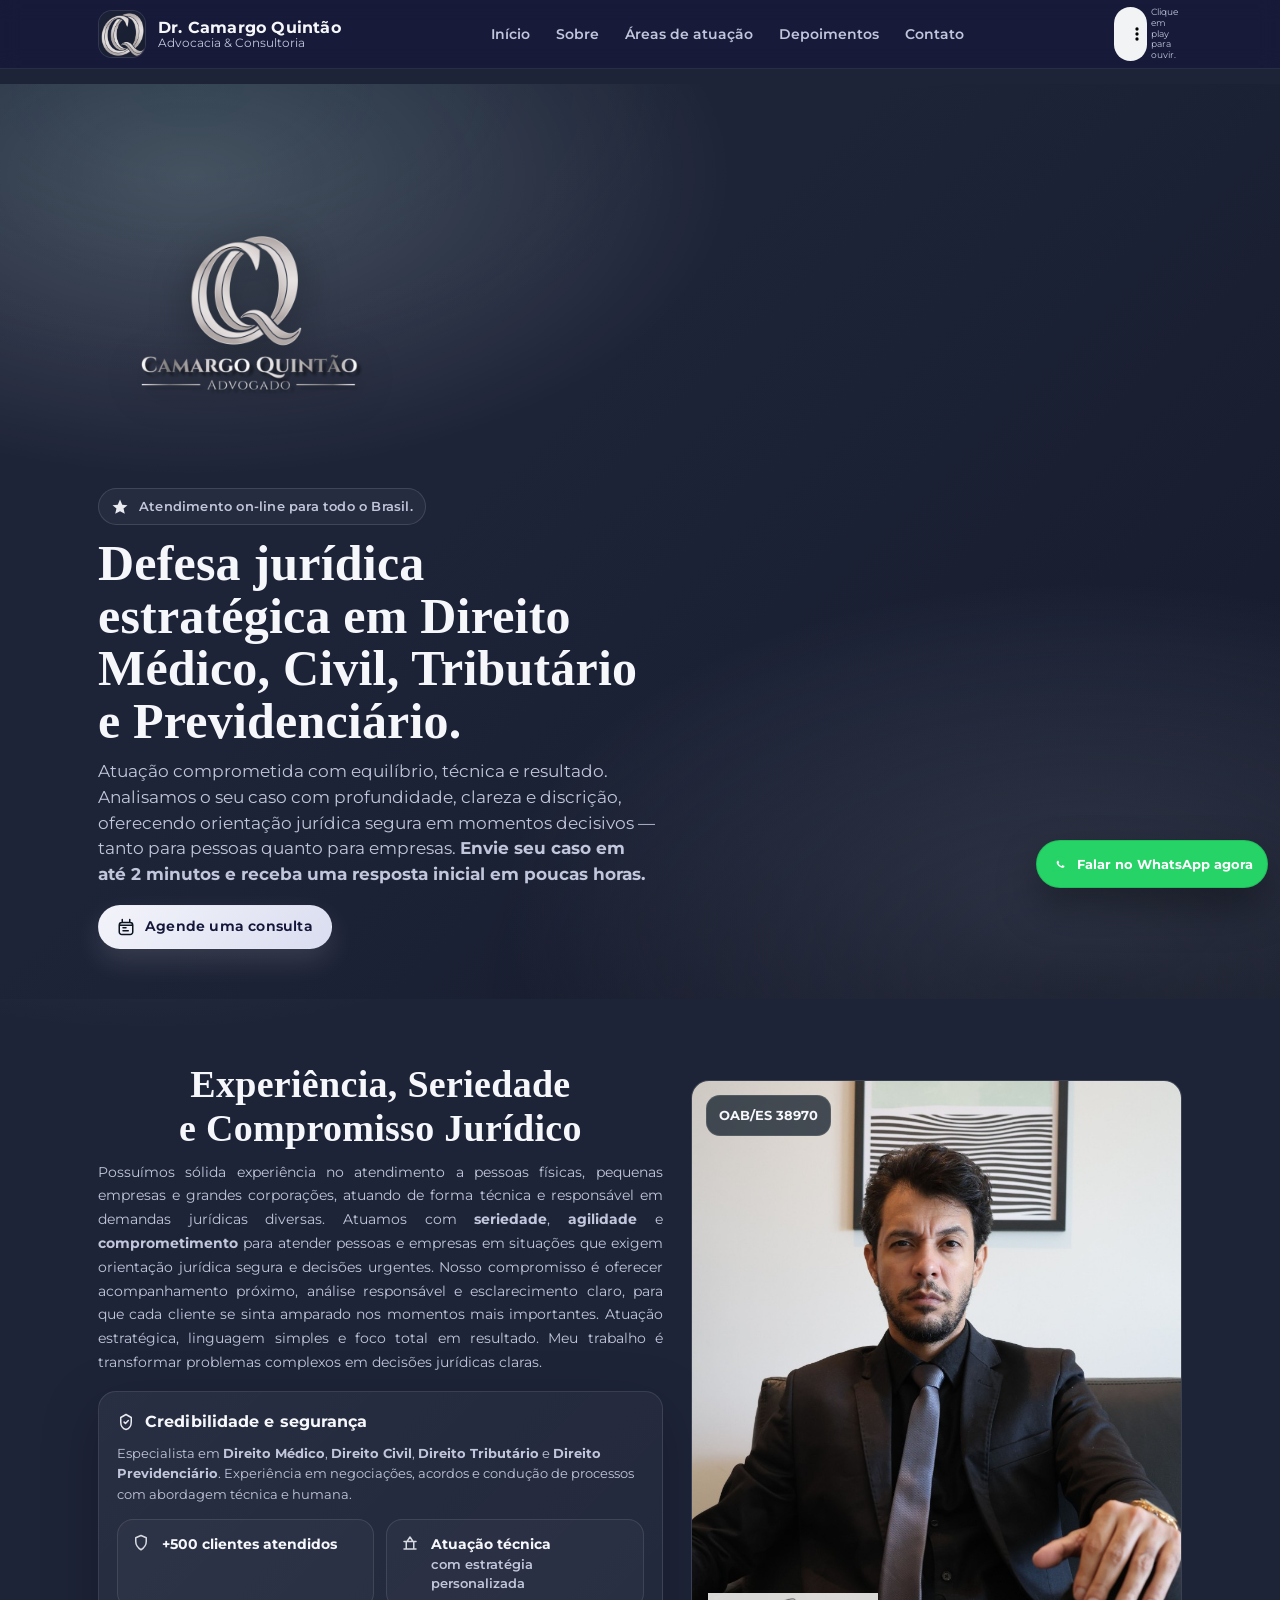
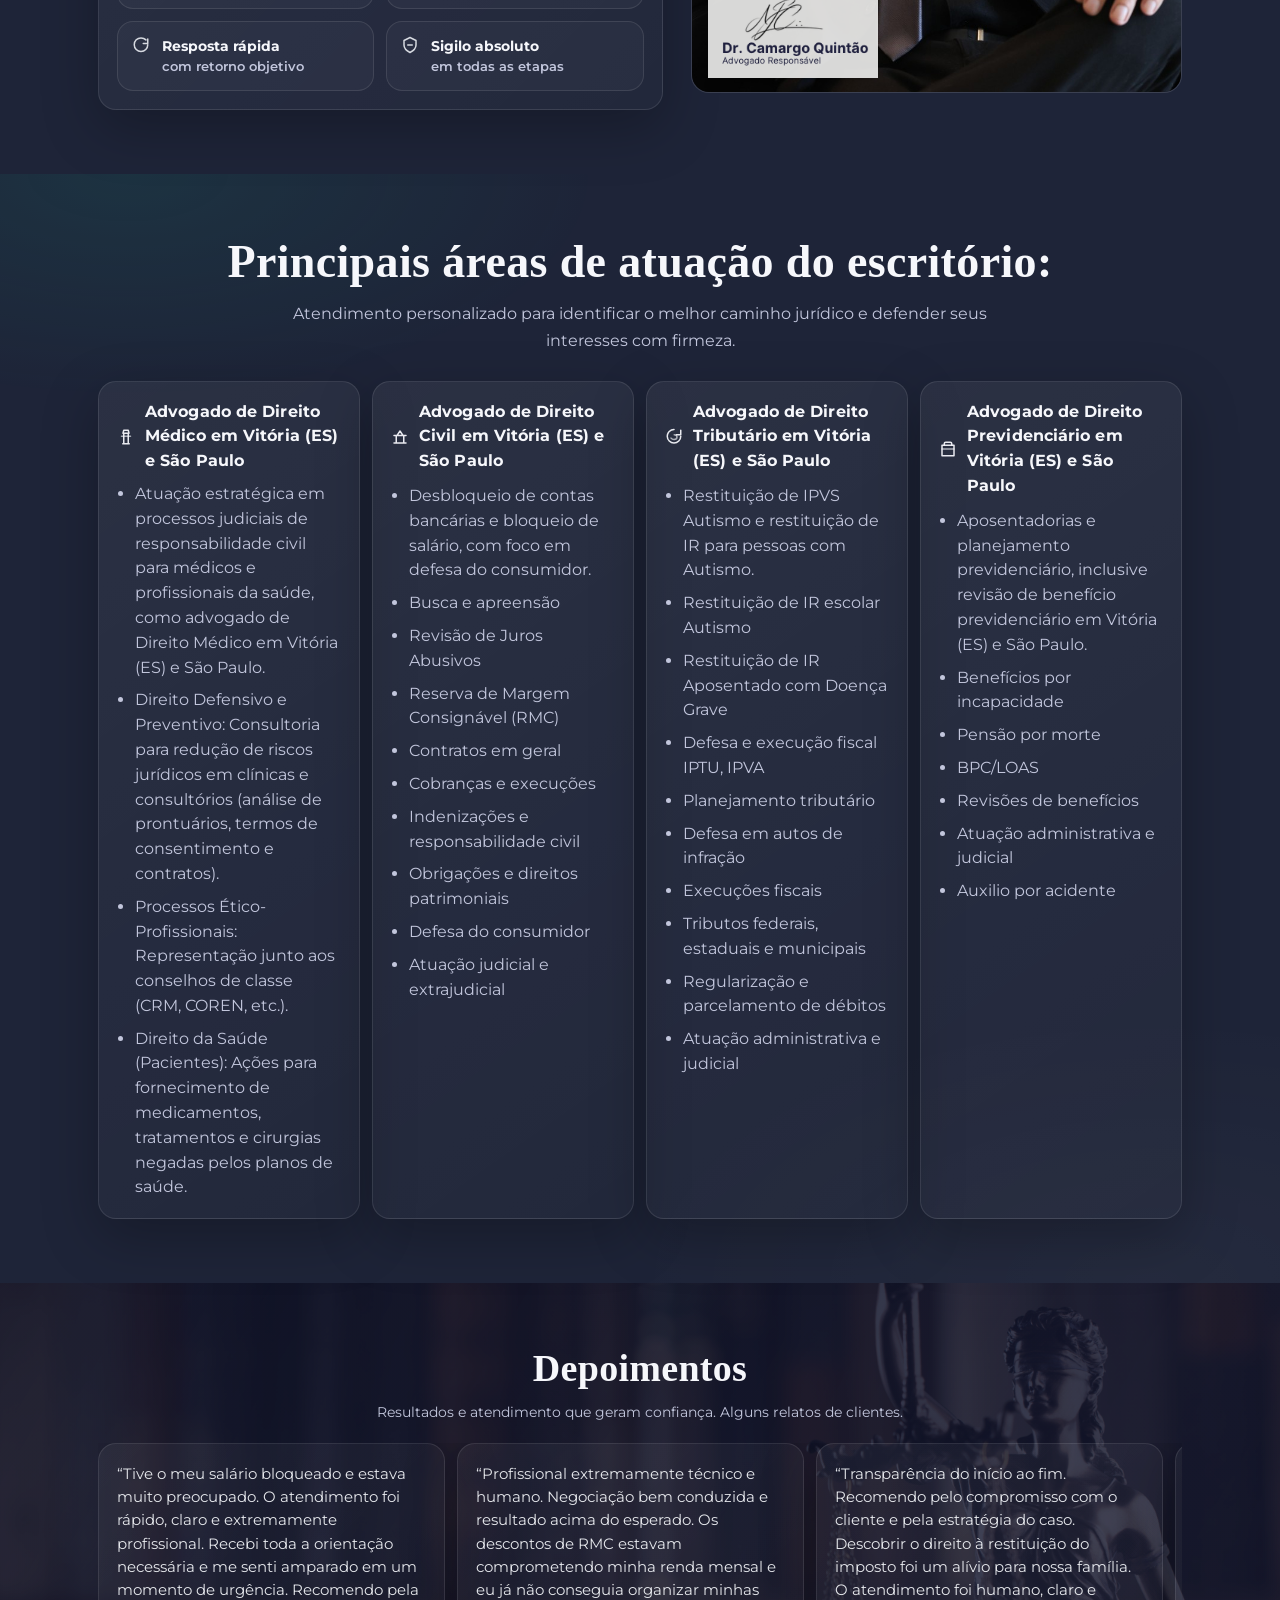
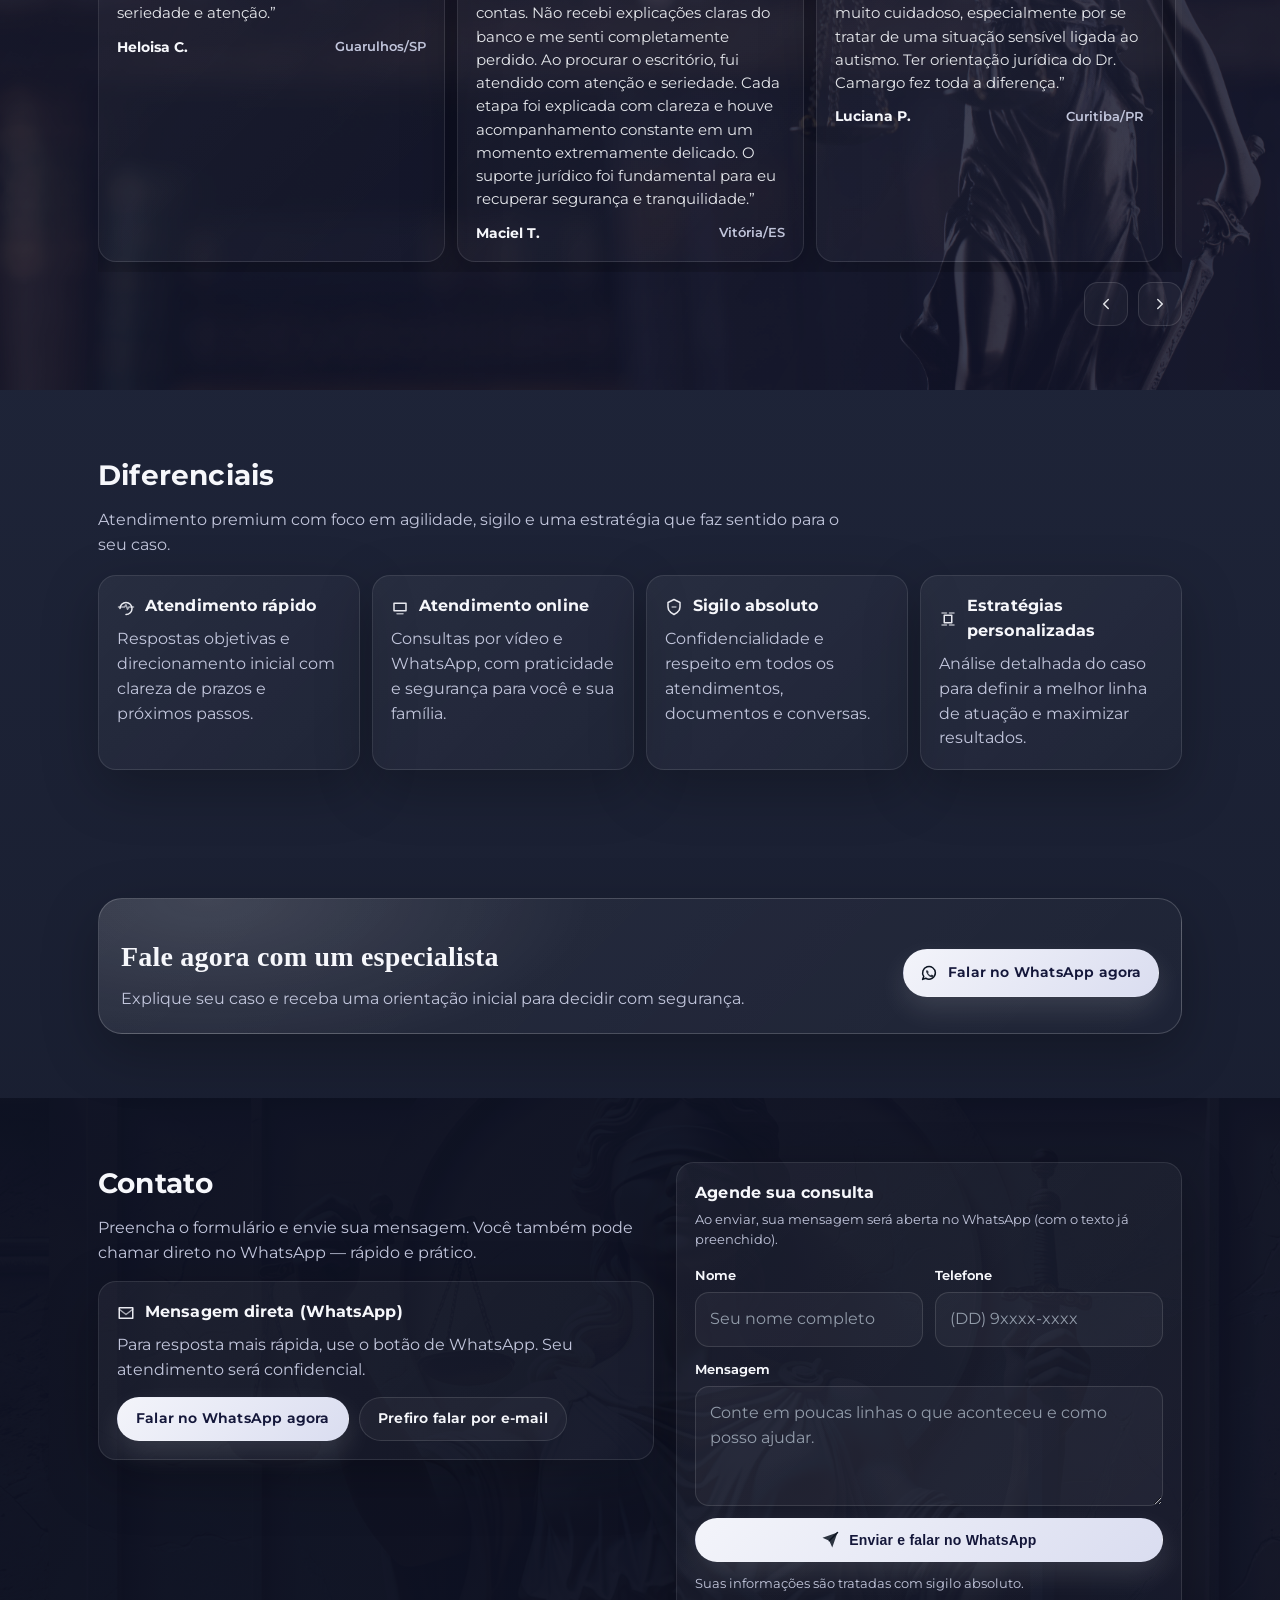
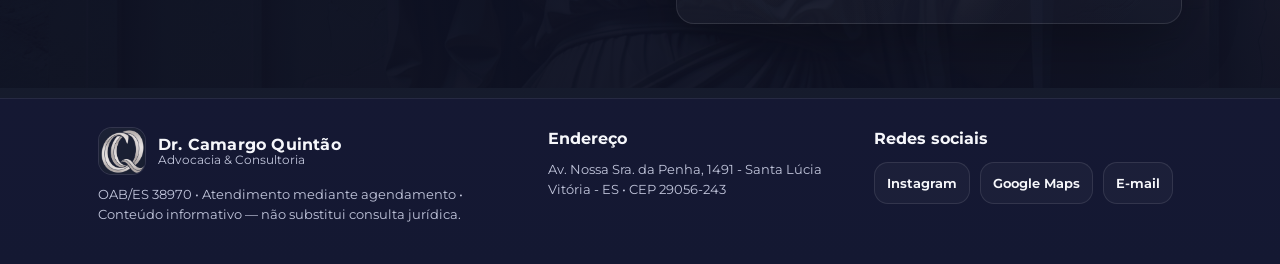
==== commit 624f476c: "Add files via upload" ====
--- a/index.html
+++ b/index.html
@@ -1025,7 +1025,7 @@
           </p>
 
           <div class="hero-ctas">
-            <a class="btn btn-primary" id="ctaHeroConsulta" href="#contato">
+            <a class="btn btn-primary btn-pulse" id="ctaHeroConsulta" href="#contato">
               <svg class="icon" viewBox="0 0 24 24" fill="none" aria-hidden="true">
                 <path d="M7 2v3M17 2v3M4.5 9.5h15M6.5 6h11A3.5 3.5 0 0 1 21 9.5v9A3.5 3.5 0 0 1 17.5 22h-11A3.5 3.5 0 0 1 3 18.5v-9A3.5 3.5 0 0 1 6.5 6Z" stroke="#0A1320" stroke-width="2" stroke-linecap="round"/>
                 <path d="M8 13h4M8 17h7" stroke="#0A1320" stroke-width="2" stroke-linecap="round"/>
@@ -1034,10 +1034,6 @@
             </a>
           </div>
 
-          <div class="hero-proof" aria-label="Provas de autoridade">
-            <span class="pill"><strong>+500</strong>&nbsp;clientes atendidos</span>
-            <span class="pill"><strong>10+ anos de experiência</strong></span>
-          </div>
         </div>
 
         <!-- Bloco de imagem do hero removido a pedido do cliente -->
@@ -1073,7 +1069,7 @@
                   <path d="M12 21s7-4.4 7-11V5l-7-3-7 3v5c0 6.6 7 11 7 11Z" stroke="rgba(245,247,251,.85)" stroke-width="2" stroke-linejoin="round"/>
                 </svg>
                 <div>
-                  <strong>10+ anos de experiência prática</strong>
+                  <strong>+500 clientes atendidos</strong>
                 </div>
               </div>
               <div class="highlight">
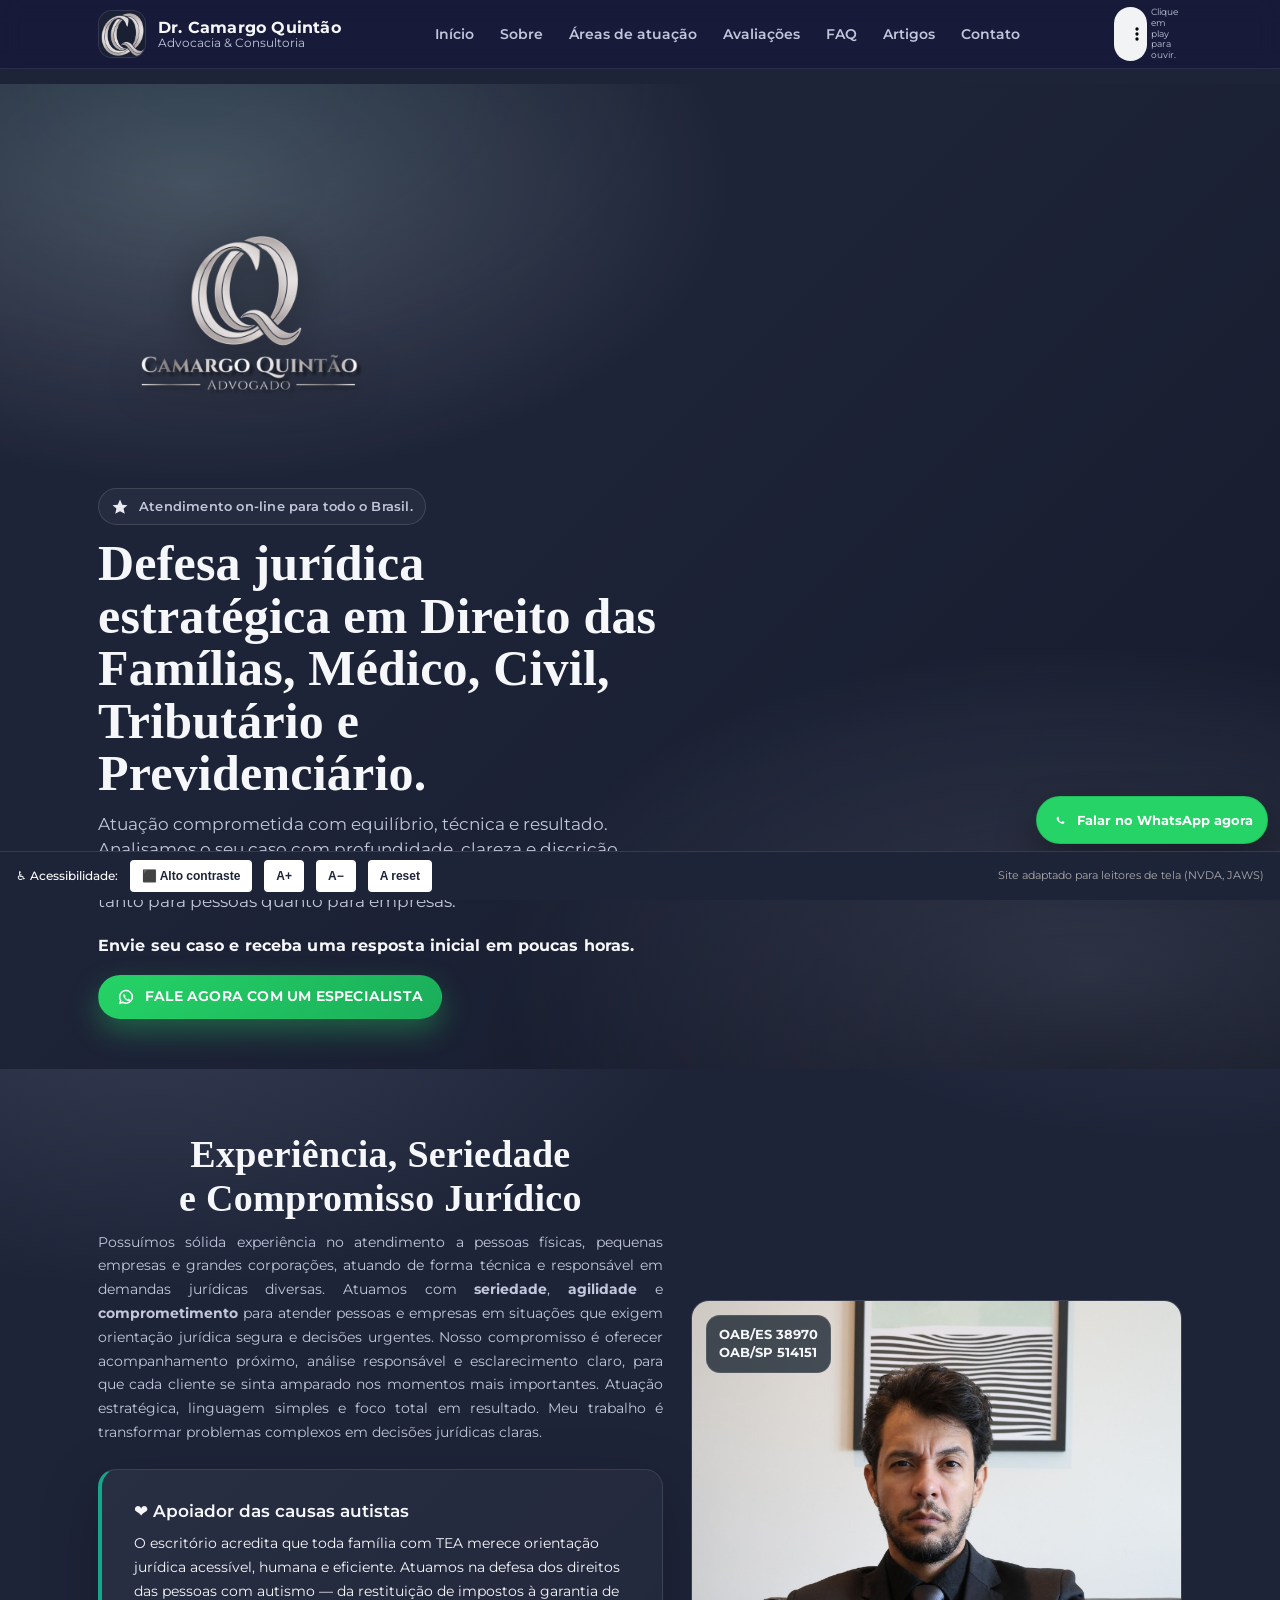
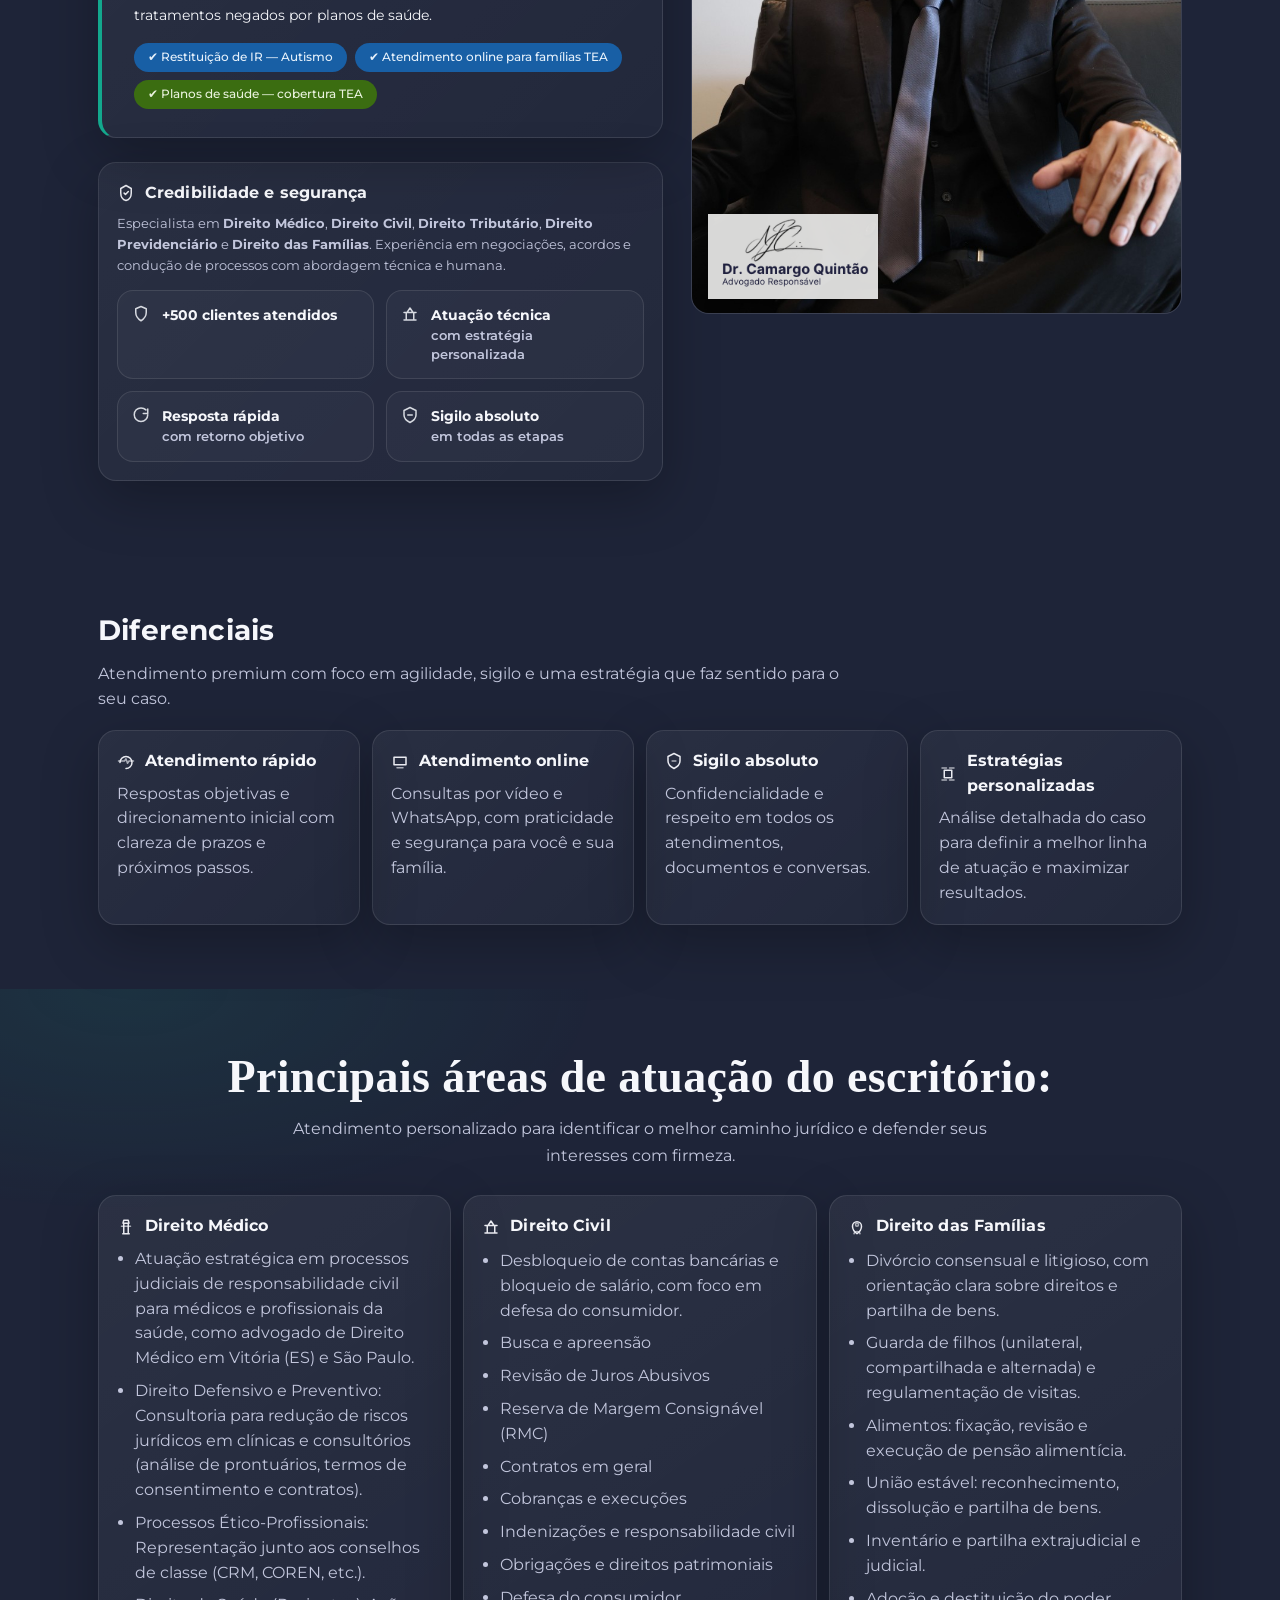
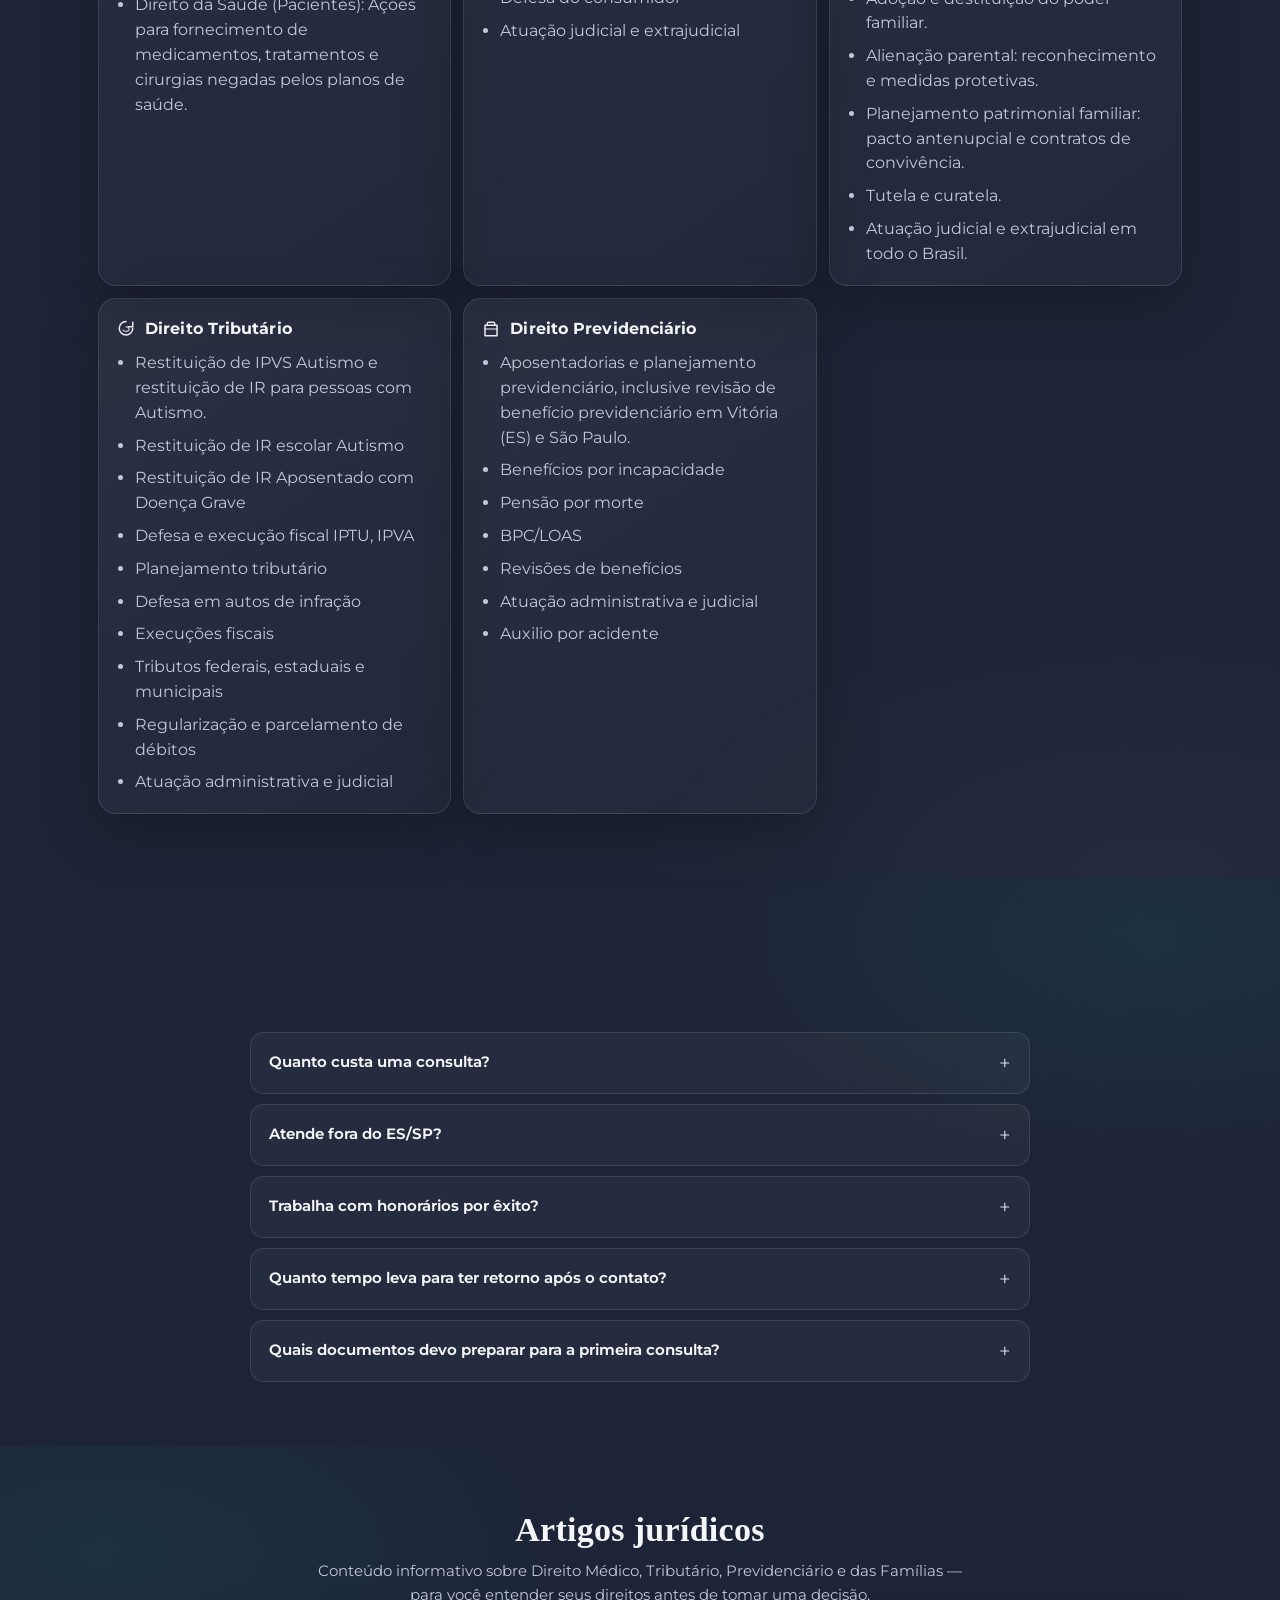
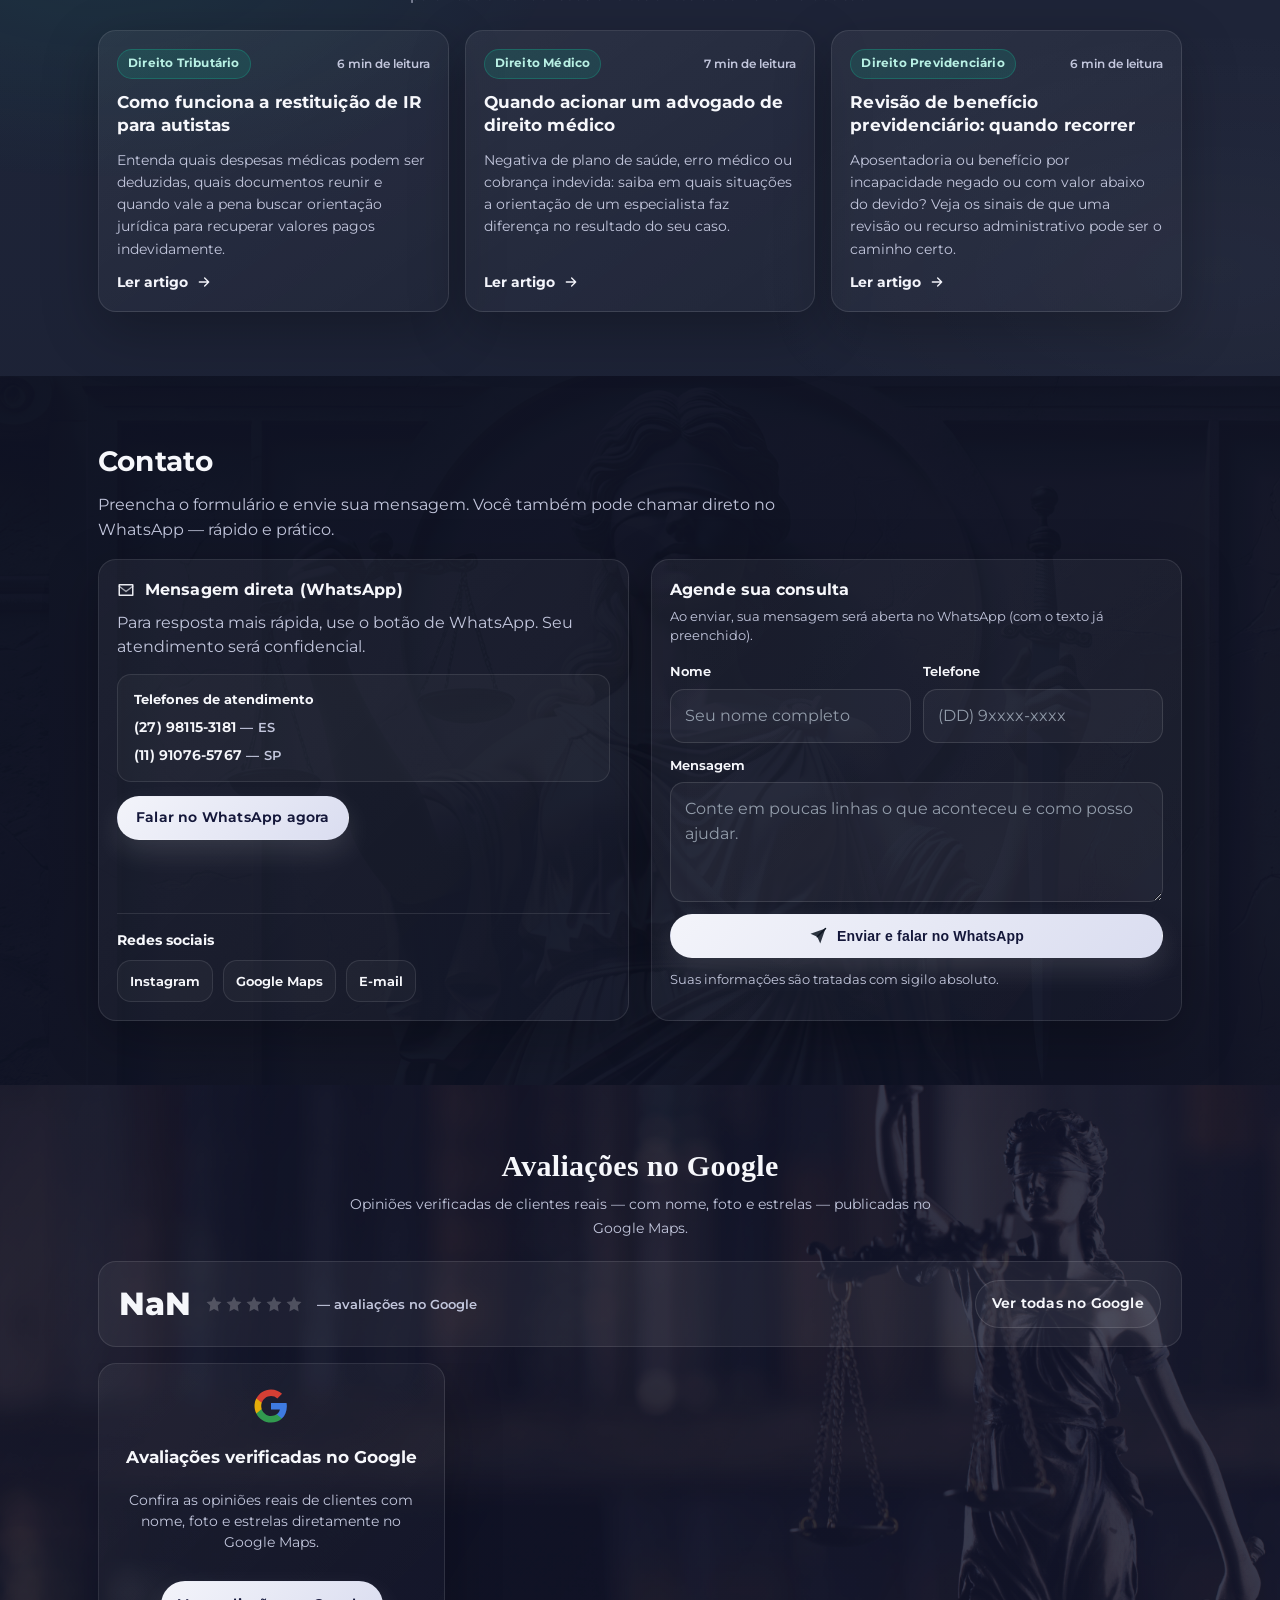
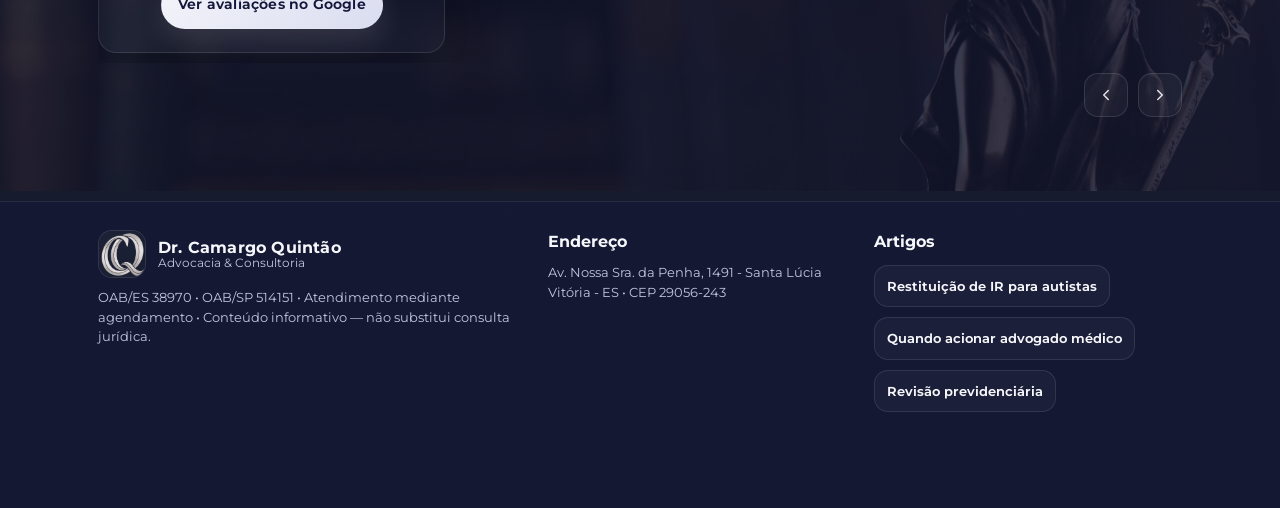
==== commit 3a7c7c74: "Add files via upload" ====
--- a/index.html
+++ b/index.html
@@ -3,14 +3,64 @@
 <head>
   <meta charset="UTF-8" />
   <meta name="viewport" content="width=device-width, initial-scale=1, viewport-fit=cover" />
-  <meta name="description" content="Advogado de Direito Médico em Vitória (ES) e São Paulo, com atuação em Direito Civil, Direito Tributário e Direito Previdenciário. Atuação em casos de bloqueio de salário, RMC em cartão de crédito e revisão de benefício previdenciário. Defesa jurídica estratégica, atendimento on-line para todo o Brasil e consulta personalizada pelo WhatsApp." />
+  <meta name="description" content="Advogado de Direito Médico, Civil, Tributário, Previdenciário e das Famílias em Vitória (ES) e São Paulo. Atendimento on-line para todo o Brasil. Divórcio, guarda, restituição de IR, revisão previdenciária e defesa jurídica estratégica." />
   <meta name="robots" content="index, follow" />
   <meta name="theme-color" content="#1E2438" />
-  <title>Advogado de Direito Médico em Vitória (ES) | Dr. Camargo Quintão</title>
+  <title>Dr. Camargo Quintão | Advogado Online para Todo o Brasil</title>
 
   <link rel="preconnect" href="https://fonts.googleapis.com" />
   <link rel="preconnect" href="https://fonts.gstatic.com" crossorigin />
   <link href="https://fonts.googleapis.com/css2?family=Montserrat:wght@400;500;600;700&display=swap" rel="stylesheet" />
+  <link rel="sitemap" type="application/xml" title="Sitemap" href="sitemap.xml" />
+
+  <script type="application/ld+json">
+  {
+    "@context": "https://schema.org",
+    "@type": "FAQPage",
+    "mainEntity": [
+      {
+        "@type": "Question",
+        "name": "Quanto custa uma consulta?",
+        "acceptedAnswer": {
+          "@type": "Answer",
+          "text": "O valor da consulta varia conforme a complexidade do caso. Após a análise inicial, apresentamos honorários de forma transparente, antes de qualquer contratação. Entre em contato pelo WhatsApp para receber orientação personalizada."
+        }
+      },
+      {
+        "@type": "Question",
+        "name": "Atende fora do ES/SP?",
+        "acceptedAnswer": {
+          "@type": "Answer",
+          "text": "Sim. O atendimento é realizado on-line para todo o Brasil, por videoconferência e WhatsApp. Os escritórios estão em Vitória-ES e Guarulhos-SP, com atuação em processos judiciais e extrajudiciais em qualquer estado."
+        }
+      },
+      {
+        "@type": "Question",
+        "name": "Trabalha com honorários por êxito?",
+        "acceptedAnswer": {
+          "@type": "Answer",
+          "text": "Em alguns casos específicos, é possível combinar honorários por êxito (quota litis) ou mistos, conforme a natureza da demanda e a análise do risco jurídico. Cada proposta é feita de forma individualizada, com clareza total sobre custos e condições."
+        }
+      },
+      {
+        "@type": "Question",
+        "name": "Quanto tempo leva para ter retorno após o contato?",
+        "acceptedAnswer": {
+          "@type": "Answer",
+          "text": "O retorno inicial costuma ocorrer em poucas horas em dias úteis. Casos urgentes — como negativa de plano de saúde ou bloqueio de salário — recebem prioridade no atendimento."
+        }
+      },
+      {
+        "@type": "Question",
+        "name": "Quais documentos devo preparar para a primeira consulta?",
+        "acceptedAnswer": {
+          "@type": "Answer",
+          "text": "Depende da área: contratos, laudos médicos, extratos bancários, declarações de IR, carta de indeferimento do INSS ou correspondências com planos de saúde. Na consulta, orientamos exatamente o que é necessário para o seu caso."
+        }
+      }
+    ]
+  }
+  </script>
 
   <style>
     :root{
@@ -75,14 +125,28 @@
       box-shadow: 0 12px 28px rgba(255,255,255,.12);
     }
     .btn-primary:hover{box-shadow: 0 16px 34px rgba(255,255,255,.16)}
+    .btn-green{
+      background: linear-gradient(135deg, #25D366 0%, #1aad5a 100%);
+      color:#FFFFFF;
+      box-shadow: 0 12px 28px rgba(37, 211, 102, .35);
+    }
+    .btn-green:hover{box-shadow: 0 16px 34px rgba(37, 211, 102, .45)}
     .btn-pulse{
       position:relative;
       animation: btnPulse 1.6s var(--ease) infinite;
+    }
+    .btn-pulse-green{
+      animation: btnPulseGreen 1.6s var(--ease) infinite;
     }
     @keyframes btnPulse{
       0%{transform: translateY(0) scale(1); box-shadow: 0 0 0 0 rgba(19,168,141,.55);}
       50%{transform: translateY(-1px) scale(1.03); box-shadow: 0 0 0 10px rgba(19,168,141,0);}
       100%{transform: translateY(0) scale(1); box-shadow: 0 0 0 0 rgba(19,168,141,0);}
+    }
+    @keyframes btnPulseGreen{
+      0%{transform: translateY(0) scale(1); box-shadow: 0 0 0 0 rgba(37, 211, 102, .55);}
+      50%{transform: translateY(-1px) scale(1.03); box-shadow: 0 0 0 10px rgba(37, 211, 102, 0);}
+      100%{transform: translateY(0) scale(1); box-shadow: 0 0 0 0 rgba(37, 211, 102, 0);}
     }
     .btn-ghost{
       background: rgba(255,255,255,.04);
@@ -362,16 +426,38 @@
       margin: 12px 0 12px;
     }
     .hero p.lead{
-      margin:0 0 18px;
+      margin:0;
       color: var(--muted);
       font-size: 15.5px;
       max-width: 60ch;
+    }
+    .hero-highlights{
+      margin-top: 20px;
+      display:flex;
+      flex-direction:column;
+      gap: 10px;
+      max-width: 60ch;
+    }
+    .hero-highlights strong{
+      display:block;
+      color: var(--text);
+      font-size: 16px;
+      line-height: 1.45;
+      letter-spacing: .1px;
+      animation: heroTextPulse 1.6s var(--ease) infinite;
+    }
+    .hero-highlights strong:nth-child(2){
+      animation-delay: .25s;
+    }
+    @keyframes heroTextPulse{
+      0%, 100%{opacity:1; transform: scale(1);}
+      50%{opacity:.92; transform: scale(1.015);}
     }
     .hero-ctas{
       display:flex;
       flex-wrap:wrap;
       gap: 10px;
-      margin-top: 16px;
+      margin-top: 18px;
       align-items:stretch;
       justify-content:flex-start;
     }
@@ -491,6 +577,7 @@
       color: var(--text);
       font-weight: 700;
       font-size: 12.5px;
+      line-height: 1.45;
     }
 
     .highlights{
@@ -532,6 +619,7 @@
     }
     .areas .cards{
       margin-top: 26px;
+      grid-template-columns: repeat(auto-fit, minmax(min(100%, 280px), 1fr));
     }
     .areas .cards .card{
       transition: transform .2s var(--ease), border-color .2s var(--ease), background .2s var(--ease), box-shadow .2s var(--ease);
@@ -542,6 +630,23 @@
       border-color: rgba(243,244,250,.26);
       box-shadow: 0 18px 45px rgba(0,0,0,.40);
       background: linear-gradient(145deg, rgba(255,255,255,.12), rgba(255,255,255,.03));
+    }
+
+    #contato .contact-header{margin-bottom: 16px}
+    #contato .contact-grid{
+      display:grid;
+      grid-template-columns: 1fr;
+      gap: 16px;
+      align-items:stretch;
+    }
+    #contato .contact-card{
+      display:flex;
+      flex-direction:column;
+      height:100%;
+    }
+    #contato .contact-card .contact-social{margin-top:auto}
+    @media (min-width: 720px){
+      #contato .contact-grid{grid-template-columns: 1fr 1fr; gap: 22px}
     }
 
     /* Fundo da seção de depoimentos com imagem fornecida */
@@ -703,11 +808,72 @@
     }
     .social a:hover{border-color: rgba(243,244,250,.28); transform: translateY(-1px)}
 
+    .contact-social{
+      margin-top: 18px;
+      padding-top: 16px;
+      border-top: 1px solid rgba(255,255,255,.10);
+    }
+    .contact-social strong{
+      display:block;
+      font-size: 14px;
+      margin-bottom: 4px;
+    }
+    .contact-social .social{margin-top: 8px}
+    .contact-phones{
+      margin-top: 14px;
+      padding: 14px 16px;
+      border-radius: 14px;
+      background: rgba(255,255,255,.03);
+      border: 1px solid rgba(255,255,255,.10);
+    }
+    .contact-phones strong{
+      display:block;
+      font-size: 13px;
+      margin-bottom: 8px;
+    }
+    .contact-phones p{
+      margin: 0 0 6px;
+      font-size: 14px;
+      font-weight: 650;
+      color: var(--text);
+      letter-spacing: .2px;
+    }
+    .contact-phones p:last-child{margin-bottom:0}
+    .contact-phones span{color: var(--muted); font-weight: 600; font-size: 12.5px}
+
+    .floating-actions{
+      position:fixed;
+      right:calc(12px + env(safe-area-inset-right));
+      bottom:calc(56px + env(safe-area-inset-bottom));
+      z-index:60;
+      display:flex;
+      flex-direction:column;
+      align-items:flex-end;
+      gap:10px;
+      max-width:calc(100vw - 24px);
+    }
+    .floating-actions [vw].enabled{
+      position:relative !important;
+      inset:auto !important;
+      left:auto !important;
+      right:auto !important;
+      top:auto !important;
+      bottom:auto !important;
+      margin:0 !important;
+    }
+    .floating-actions [vw-access-button]{
+      position:relative !important;
+      right:auto !important;
+      left:auto !important;
+      top:auto !important;
+      bottom:auto !important;
+      margin:0 !important;
+    }
+
     .floating-wa{
-      position: fixed;
-      right: 12px;
-      bottom: 12px;
-      z-index: 60;
+      position:relative;
+      right:auto;
+      bottom:auto;
       display:flex; align-items:center; gap:8px;
       padding: 10px 14px;
       min-height: 48px;
@@ -787,8 +953,8 @@
       .about-media{min-height: 260px}
       .cta-strong h3{font-size: 20px}
       .footer-grid{gap: 20px}
-      .floating-wa strong{font-size: 12px}
-      .floating-wa{padding: 8px 12px; right: 8px; bottom: 8px}
+      .floating-actions{right:8px; bottom:calc(48px + env(safe-area-inset-bottom))}
+      .floating-wa{padding: 8px 12px}
       audio{max-width: 110px !important}
       .header-actions .legal{display: none}
       .grid-2{gap: 14px}
@@ -845,8 +1011,8 @@
       .form-row{grid-template-columns: 1fr 1fr}
       .carousel-track{grid-auto-columns: 46%}
       .carousel-controls{display:flex}
+      .floating-actions{right:18px; bottom:calc(56px + env(safe-area-inset-bottom))}
       .floating-wa span{display:block}
-      .floating-wa{right: 18px; bottom: 18px}
       .footer-grid{grid-template-columns: 1fr 1fr; gap: 18px}
       .section{padding: 56px 0}
       .about-media{min-height: 400px}
@@ -890,7 +1056,7 @@
     @media (prefers-reduced-motion: reduce){
       *{scroll-behavior:auto !important}
       .reveal{opacity:1 !important; transform:none !important; transition:none !important}
-      .btn, .areas .cards .card, .icon-btn, .floating-wa, .social a{transition:none !important}
+      .btn, .areas .cards .card, .blog-card, .icon-btn, .floating-wa, .social a, .hero-highlights strong{transition:none !important; animation:none !important}
     }
 
     @media (prefers-contrast: high){
@@ -920,6 +1086,272 @@
       .section{padding: 60px 0}
     }
 
+    /* Seção de artigos / blog jurídico */
+    #artigos{
+      position:relative;
+    }
+    #artigos::before{
+      content:"";
+      position:absolute;
+      inset:0;
+      background:
+        radial-gradient(760px 380px at 8% 20%, rgba(19,168,141,.12), transparent 62%),
+        radial-gradient(820px 420px at 95% 80%, rgba(255,255,255,.04), transparent 65%);
+      opacity:.85;
+      pointer-events:none;
+      z-index:-1;
+    }
+    #artigos .section-title{
+      text-align:center;
+      font-family: "Playfair Display", ui-serif, Georgia, "Times New Roman", Times, serif;
+      font-size: 30px;
+      letter-spacing:.3px;
+      line-height: 1.15;
+    }
+    #artigos .section-subtitle{
+      text-align:center;
+      margin: 0 auto;
+      font-size: 14.5px;
+      line-height: 1.7;
+    }
+    .blog-cards{
+      margin-top: 22px;
+      display:grid;
+      grid-template-columns: 1fr;
+      gap: 14px;
+    }
+    .blog-card{
+      display:flex;
+      flex-direction:column;
+      gap: 12px;
+      padding: 18px;
+      border-radius: var(--radius);
+      background: linear-gradient(145deg, rgba(255,255,255,.06), rgba(255,255,255,.02));
+      border: 1px solid rgba(255,255,255,.10);
+      box-shadow: 0 18px 55px rgba(0,0,0,.25);
+      transition: transform .2s var(--ease), border-color .2s var(--ease), box-shadow .2s var(--ease);
+      height: 100%;
+    }
+    .blog-card:hover{
+      transform: translateY(-4px);
+      border-color: rgba(243,244,250,.26);
+      box-shadow: 0 18px 45px rgba(0,0,0,.40);
+    }
+    .blog-card-top{
+      display:flex;
+      align-items:center;
+      justify-content:space-between;
+      gap: 10px;
+      flex-wrap: wrap;
+    }
+    .blog-tag{
+      display:inline-flex;
+      padding: 5px 10px;
+      border-radius: 999px;
+      background: rgba(19,168,141,.18);
+      border: 1px solid rgba(19,168,141,.35);
+      color: #B8F0E4;
+      font-size: 11.5px;
+      font-weight: 700;
+      letter-spacing:.2px;
+    }
+    .blog-meta{
+      font-size: 12px;
+      color: var(--muted);
+      font-weight: 600;
+    }
+    .blog-card h3{
+      margin:0;
+      font-size: 17px;
+      line-height: 1.35;
+      letter-spacing:.1px;
+    }
+    .blog-card p{
+      margin:0;
+      color: var(--muted);
+      font-size: 13.5px;
+      line-height: 1.65;
+      flex: 1;
+    }
+    .blog-card-link{
+      display:inline-flex;
+      align-items:center;
+      gap: 8px;
+      font-size: 13.5px;
+      font-weight: 700;
+      color: var(--gold);
+      margin-top: auto;
+    }
+    .blog-card-link svg{
+      width: 16px;
+      height: 16px;
+      transition: transform .18s var(--ease);
+    }
+    .blog-card:hover .blog-card-link svg{
+      transform: translateX(3px);
+    }
+    @media (min-width: 720px){
+      .blog-cards{grid-template-columns: repeat(2, 1fr); gap: 16px}
+      #artigos .section-title{font-size: 34px}
+    }
+    @media (min-width: 1024px){
+      .blog-cards{grid-template-columns: repeat(3, 1fr)}
+      .areas .cards{grid-template-columns: repeat(3, 1fr)}
+    }
+
+    /* Avaliações Google */
+    #depoimentos .section-title,
+    #depoimentos .section-subtitle{text-align:center; margin-left:auto; margin-right:auto}
+    #depoimentos .section-title{
+      font-family: "Playfair Display", ui-serif, Georgia, "Times New Roman", Times, serif;
+      font-size: 30px;
+      letter-spacing:.3px;
+      line-height: 1.15;
+    }
+    .g-reviews-summary{
+      display:flex;
+      flex-wrap:wrap;
+      align-items:center;
+      justify-content:space-between;
+      gap: 16px;
+      margin-top: 20px;
+      padding: 18px 20px;
+      border-radius: var(--radius);
+      background: rgba(255,255,255,.05);
+      border: 1px solid rgba(255,255,255,.10);
+    }
+    .g-summary-score{display:flex; flex-wrap:wrap; align-items:center; gap: 10px 14px}
+    .g-summary-rating{font-size: 32px; font-weight: 800; line-height:1}
+    .g-summary-stars{display:flex; gap:2px}
+    .g-summary-count{font-size: 13px; color: var(--muted); font-weight: 600; width:100%}
+    @media (min-width:480px){.g-summary-count{width:auto}}
+    .g-star{width:16px; height:16px; fill:rgba(255,255,255,.22)}
+    .g-star--on{fill:#FBBC04}
+    .g-summary-stars .g-star{width:18px; height:18px}
+    .g-reviews-carousel{margin-top: 16px}
+    .g-reviews-track{
+      display:grid;
+      grid-auto-flow: column;
+      grid-auto-columns: min(100%, 340px);
+      gap: 12px;
+      overflow:auto;
+      scroll-snap-type: x mandatory;
+      padding-bottom: 10px;
+      -webkit-overflow-scrolling: touch;
+    }
+    .g-review-card{
+      scroll-snap-align: start;
+      padding: 16px;
+      display:flex;
+      flex-direction:column;
+      gap: 12px;
+      min-height: 200px;
+    }
+    .g-review-head{display:flex; align-items:flex-start; gap: 12px}
+    .g-review-avatar{
+      width: 40px; height: 40px; border-radius: 50%; flex-shrink:0;
+      object-fit: cover;
+    }
+    .g-review-avatar--initials{
+      display:flex; align-items:center; justify-content:center;
+      color:#fff; font-weight:700; font-size:14px;
+    }
+    .g-review-meta{flex:1; min-width:0}
+    .g-review-name{display:block; font-size: 14px; margin-bottom: 4px}
+    .g-review-stars{display:flex; gap:1px; margin-bottom: 2px}
+    .g-review-date{font-size: 11.5px; color: var(--muted); font-weight: 600}
+    .g-review-google{width:20px; height:20px; flex-shrink:0; opacity:.9}
+    .g-review-google--lg{width:36px; height:36px; margin:0 auto 8px}
+    .g-review-text{
+      margin:0; font-size: 13.5px; line-height:1.65;
+      color: rgba(245,247,251,.92);
+      display:-webkit-box;
+      -webkit-line-clamp: 6;
+      -webkit-box-orient: vertical;
+      overflow:hidden;
+    }
+    .g-review-card--cta{
+      align-items:center; text-align:center; justify-content:center;
+      min-height: 240px; padding: 24px;
+    }
+    .g-review-card--cta h3{margin:0 0 8px; font-size: 17px}
+    .g-review-card--cta p{margin:0 0 16px; color:var(--muted); font-size:13.5px; max-width:36ch}
+    .g-reviews-status{
+      margin: 10px 0 0; font-size: 12px; color: var(--muted);
+      text-align:center; font-weight: 600;
+    }
+    @media (min-width:720px){
+      .g-reviews-track{grid-auto-columns: 46%}
+    }
+    @media (min-width:1024px){
+      .g-reviews-track{grid-auto-columns: 32%}
+    }
+
+    /* FAQ */
+    #faq .section-title{
+      text-align:center;
+      font-family: "Playfair Display", ui-serif, Georgia, "Times New Roman", Times, serif;
+      font-size: 30px;
+      letter-spacing:.3px;
+      line-height: 1.15;
+    }
+    #faq .section-subtitle{text-align:center; margin:0 auto}
+    #faq{position:relative}
+    #faq::before{
+      content:"";
+      position:absolute;
+      inset:0;
+      background: radial-gradient(700px 360px at 90% 10%, rgba(19,168,141,.10), transparent 62%);
+      pointer-events:none;
+      z-index:-1;
+    }
+    .faq-list{
+      margin-top: 20px;
+      display:flex;
+      flex-direction:column;
+      gap: 10px;
+      max-width: 780px;
+      margin-left:auto;
+      margin-right:auto;
+    }
+    .faq-item{
+      border-radius: var(--radius-sm);
+      background: rgba(255,255,255,.04);
+      border: 1px solid rgba(255,255,255,.10);
+      overflow:hidden;
+    }
+    .faq-item summary{
+      display:flex;
+      align-items:center;
+      justify-content:space-between;
+      gap: 12px;
+      padding: 16px 18px;
+      cursor:pointer;
+      font-weight: 650;
+      font-size: 14.5px;
+      line-height:1.4;
+      list-style:none;
+      user-select:none;
+    }
+    .faq-item summary::-webkit-details-marker{display:none}
+    .faq-item summary::after{
+      content:"+";
+      font-size: 20px;
+      font-weight: 400;
+      color: var(--muted);
+      flex-shrink:0;
+      transition: transform .18s var(--ease);
+    }
+    .faq-item[open] summary::after{transform: rotate(45deg)}
+    .faq-item[open] summary{border-bottom:1px solid rgba(255,255,255,.08)}
+    .faq-answer{
+      padding: 0 18px 16px;
+      color: var(--muted);
+      font-size: 14px;
+      line-height:1.7;
+    }
+    .faq-answer p{margin:0}
+
     /* Focus visible para acessibilidade via teclado */
     a:focus-visible,
     button:focus-visible,
@@ -948,9 +1380,106 @@
     footer.footer{
       padding-bottom: calc(40px + env(safe-area-inset-bottom));
     }
-    .floating-wa{
-      bottom: calc(12px + env(safe-area-inset-bottom));
-      right: calc(12px + env(safe-area-inset-right));
+    .floating-actions{
+      right:calc(12px + env(safe-area-inset-right));
+      bottom:calc(56px + env(safe-area-inset-bottom));
+    }
+
+    /* Apoio TEA */
+    .tea-callout{
+      background:linear-gradient(135deg, rgba(255,255,255,.05), rgba(255,255,255,.02));
+      border:1px solid rgba(255,255,255,.10);
+      border-left:4px solid var(--green-2);
+      border-radius:var(--radius);
+      box-shadow:0 18px 55px rgba(0,0,0,.25);
+      padding:1.75rem 2rem;
+      margin:1.5rem 0;
+    }
+    .tea-callout__title{
+      font-size:17px;
+      font-weight:600;
+      color:var(--text);
+      margin:0 0 0.5rem;
+    }
+    .tea-callout__text{
+      font-size:14px;
+      color:var(--text);
+      line-height:1.7;
+      margin:0 0 1rem;
+    }
+    .tea-callout__tags{
+      display:flex;
+      flex-wrap:wrap;
+      gap:8px;
+    }
+    .tea-tag{
+      padding:5px 14px;
+      border-radius:20px;
+      font-size:12px;
+      font-weight:500;
+    }
+    .tea-tag--blue{background:#185FA5; color:#E6F1FB}
+    .tea-tag--green{background:#3B6D11; color:#EAF3DE}
+
+    /* Barra de acessibilidade */
+    #barra-acessibilidade{
+      position:fixed;
+      bottom:0;
+      left:0;
+      right:0;
+      background:#1E2438;
+      border-top:1px solid rgba(255,255,255,.1);
+      padding:8px 16px;
+      padding-bottom: calc(8px + env(safe-area-inset-bottom));
+      display:flex;
+      align-items:center;
+      gap:12px;
+      z-index:9998;
+      flex-wrap:wrap;
+    }
+    #barra-acessibilidade .barra-label{
+      color:#fff;
+      font-size:12px;
+      font-weight:500;
+    }
+    #barra-acessibilidade .barra-btn{
+      background:#fff;
+      color:#1E2438;
+      border:none;
+      padding:4px 12px;
+      border-radius:4px;
+      font-size:12px;
+      cursor:pointer;
+      font-weight:600;
+      min-height:32px;
+      touch-action:manipulation;
+    }
+    #barra-acessibilidade .barra-btn:hover{background:#E6F1FB}
+    #barra-acessibilidade .barra-note{
+      color:#aaa;
+      font-size:11px;
+      margin-left:auto;
+    }
+    @media (max-width:719px){
+      #barra-acessibilidade .barra-note{
+        flex-basis:100%;
+        margin-left:0;
+      }
+    }
+
+    /* Alto contraste */
+    body.alto-contraste{
+      background:#000 !important;
+      color:#fff !important;
+      filter:contrast(1.5);
+    }
+    body.alto-contraste a{color:#ffff00 !important}
+    body.alto-contraste button,
+    body.alto-contraste .btn{background:#ffff00 !important; color:#000 !important}
+    body.alto-contraste img{filter:grayscale(100%) contrast(1.2)}
+
+    body.has-barra-acessibilidade footer.footer{
+      padding-bottom: calc(96px + env(safe-area-inset-bottom));
     }
     .container{
       padding-left: max(18px, env(safe-area-inset-left));
@@ -958,7 +1487,7 @@
     }
   </style>
 </head>
-<body>
+<body class="has-barra-acessibilidade">
   <a class="skip-link" href="#inicio">Pular para o conteúdo</a>
 
   <header class="header" aria-label="Topo do site">
@@ -977,7 +1506,9 @@
         <a href="#inicio">Início</a>
         <a href="#sobre">Sobre</a>
         <a href="#areas">Áreas de atuação</a>
-        <a href="#depoimentos">Depoimentos</a>
+        <a href="#depoimentos">Avaliações</a>
+        <a href="#faq">FAQ</a>
+        <a href="#artigos">Artigos</a>
         <a href="#contato">Contato</a>
       </nav>
 
@@ -1001,7 +1532,9 @@
       <a href="#inicio"><span>Início</span><small>Primeira dobra</small></a>
       <a href="#sobre"><span>Sobre</span><small>Credibilidade</small></a>
       <a href="#areas"><span>Áreas de atuação</span><small>Como posso ajudar</small></a>
-      <a href="#depoimentos"><span>Depoimentos</span><small>Prova social</small></a>
+      <a href="#depoimentos"><span>Avaliações</span><small>Google Reviews</small></a>
+      <a href="#faq"><span>FAQ</span><small>Dúvidas frequentes</small></a>
+      <a href="#artigos"><span>Artigos</span><small>Conteúdo jurídico</small></a>
       <a href="#contato"><span>Contato</span><small>Agendar consulta</small></a>
     </div>
   </div>
@@ -1017,20 +1550,23 @@
             </svg>
             Atendimento on-line para todo o Brasil.
           </span>
-          <h1>Defesa jurídica estratégica em Direito Médico, Civil, Tributário e Previdenciário.</h1>
+          <h1>Defesa jurídica estratégica em Direito das Famílias, Médico, Civil, Tributário e Previdenciário.</h1>
           <p class="lead">
             Atuação comprometida com equilíbrio, técnica e resultado.
             Analisamos o seu caso com profundidade, clareza e discrição, oferecendo orientação jurídica segura em momentos decisivos — tanto para pessoas quanto para empresas.
-            <strong>Envie seu caso em até 2 minutos e receba uma resposta inicial em poucas horas.</strong>
           </p>
 
+          <div class="hero-highlights">
+            <strong>Envie seu caso e receba uma resposta inicial em poucas horas.</strong>
+          </div>
+
           <div class="hero-ctas">
-            <a class="btn btn-primary btn-pulse" id="ctaHeroConsulta" href="#contato">
+            <a class="btn btn-green btn-pulse-green" id="ctaHeroConsulta" href="https://wa.me/5527981153181" target="_blank" rel="noopener">
               <svg class="icon" viewBox="0 0 24 24" fill="none" aria-hidden="true">
-                <path d="M7 2v3M17 2v3M4.5 9.5h15M6.5 6h11A3.5 3.5 0 0 1 21 9.5v9A3.5 3.5 0 0 1 17.5 22h-11A3.5 3.5 0 0 1 3 18.5v-9A3.5 3.5 0 0 1 6.5 6Z" stroke="#0A1320" stroke-width="2" stroke-linecap="round"/>
-                <path d="M8 13h4M8 17h7" stroke="#0A1320" stroke-width="2" stroke-linecap="round"/>
+                <path d="M20.5 11.8a8.5 8.5 0 0 1-12.9 7.2L3.5 20.5l1.5-3.8A8.5 8.5 0 1 1 20.5 11.8Z" stroke="#FFFFFF" stroke-width="2" stroke-linejoin="round"/>
+                <path d="M8.4 9.2c.2-.6.5-.7.9-.7h.7c.2 0 .4 0 .6.4l.8 1.8c.1.2.1.5 0 .6l-.4.5c-.1.1-.2.3-.1.5.1.4.6 1.2 1.3 1.8.8.7 1.5.9 1.9 1 .2.1.4 0 .5-.1l.6-.7c.2-.2.4-.2.6-.1l2 .9c.3.1.4.4.3.7-.1.6-.6 1.4-1.2 1.7-.5.3-1.2.4-2.6-.1-1.4-.5-3.1-1.7-4.5-3.7-1.4-2-1.8-3.8-1.8-4.6 0-.6.2-1.2.4-1.6Z" fill="#FFFFFF" opacity=".9"/>
               </svg>
-              Agende uma consulta
+              FALE AGORA COM UM ESPECIALISTA
             </a>
           </div>
 
@@ -1051,6 +1587,19 @@
             Atuação estratégica, linguagem simples e foco total em resultado. Meu trabalho é transformar problemas complexos em decisões jurídicas claras.
           </p>
 
+          <div class="tea-callout reveal" role="region" aria-label="Apoio às causas autistas">
+            <p class="tea-callout__title">❤️ Apoiador das causas autistas</p>
+            <p class="tea-callout__text">
+              O escritório acredita que toda família com TEA merece orientação jurídica acessível, humana e eficiente.
+              Atuamos na defesa dos direitos das pessoas com autismo — da restituição de impostos à garantia de tratamentos negados por planos de saúde.
+            </p>
+            <div class="tea-callout__tags">
+              <span class="tea-tag tea-tag--blue">✔ Restituição de IR — Autismo</span>
+              <span class="tea-tag tea-tag--blue">✔ Atendimento online para famílias TEA</span>
+              <span class="tea-tag tea-tag--green">✔ Planos de saúde — cobertura TEA</span>
+            </div>
+          </div>
+
           <div class="card pad" style="margin-top:16px">
             <h3 class="card-title">
               <svg class="icon" viewBox="0 0 24 24" fill="none" aria-hidden="true">
@@ -1060,7 +1609,7 @@
               Credibilidade e segurança
             </h3>
             <p style="font-size:13px; line-height:1.6">
-              Especialista em <strong>Direito Médico</strong>, <strong>Direito Civil</strong>, <strong>Direito Tributário</strong> e <strong>Direito Previdenciário</strong>. Experiência em negociações, acordos e condução de processos com abordagem técnica e humana.
+              Especialista em <strong>Direito Médico</strong>, <strong>Direito Civil</strong>, <strong>Direito Tributário</strong>, <strong>Direito Previdenciário</strong> e <strong>Direito das Famílias</strong>. Experiência em negociações, acordos e condução de processos com abordagem técnica e humana.
             </p>
 
             <div class="highlights" aria-label="Destaques">
@@ -1106,7 +1655,7 @@
         </div>
 
         <div class="about-media reveal" aria-label="Foto do advogado">
-          <div class="oab">OAB/ES 38970</div>
+          <div class="oab">OAB/ES 38970<br/>OAB/SP 514151</div>
           <img alt="Foto do advogado" loading="lazy"
                src="assets/advogado-about.png" />
           <div style="position:absolute; left:16px; bottom:14px;">
@@ -1116,6 +1665,63 @@
       </div>
     </section>
 
+    <section class="section" id="diferenciais">
+      <div class="container">
+        <div class="reveal">
+          <h2 class="section-title">Diferenciais</h2>
+          <p class="section-subtitle">
+            Atendimento premium com foco em agilidade, sigilo e uma estratégia que faz sentido para o seu caso.
+          </p>
+        </div>
+
+        <div class="cards" style="margin-top:18px">
+          <div class="card pad reveal">
+            <h3 class="card-title">
+              <svg class="icon" viewBox="0 0 24 24" fill="none" aria-hidden="true">
+                <path d="M12 22a8 8 0 1 0-8-8" stroke="rgba(243,244,250,.95)" stroke-width="2" stroke-linecap="round"/>
+                <path d="M2 12h8l2-3 2 6 2-3h6" stroke="rgba(243,244,250,.65)" stroke-width="2" stroke-linecap="round" stroke-linejoin="round"/>
+              </svg>
+              Atendimento rápido
+            </h3>
+            <p>Respostas objetivas e direcionamento inicial com clareza de prazos e próximos passos.</p>
+          </div>
+
+          <div class="card pad reveal">
+            <h3 class="card-title">
+              <svg class="icon" viewBox="0 0 24 24" fill="none" aria-hidden="true">
+                <path d="M4 7h16v10H4V7Z" stroke="rgba(243,244,250,.95)" stroke-width="2" stroke-linejoin="round"/>
+                <path d="M8 21h8" stroke="rgba(243,244,250,.65)" stroke-width="2" stroke-linecap="round"/>
+              </svg>
+              Atendimento online
+            </h3>
+            <p>Consultas por vídeo e WhatsApp, com praticidade e segurança para você e sua família.</p>
+          </div>
+
+          <div class="card pad reveal">
+            <h3 class="card-title">
+              <svg class="icon" viewBox="0 0 24 24" fill="none" aria-hidden="true">
+                <path d="M12 22s8-4 8-10V6l-8-4-8 4v6c0 6 8 10 8 10Z" stroke="rgba(243,244,250,.95)" stroke-width="2" stroke-linejoin="round"/>
+                <path d="M9.5 12h5" stroke="rgba(243,244,250,.65)" stroke-width="2" stroke-linecap="round"/>
+              </svg>
+              Sigilo absoluto
+            </h3>
+            <p>Confidencialidade e respeito em todos os atendimentos, documentos e conversas.</p>
+          </div>
+
+          <div class="card pad reveal">
+            <h3 class="card-title">
+              <svg class="icon" viewBox="0 0 24 24" fill="none" aria-hidden="true">
+                <path d="M7 7h10v10H7V7Z" stroke="rgba(243,244,250,.95)" stroke-width="2" stroke-linejoin="round"/>
+                <path d="M4 4h6M14 4h6M4 20h6M14 20h6" stroke="rgba(243,244,250,.65)" stroke-width="2" stroke-linecap="round"/>
+              </svg>
+              Estratégias personalizadas
+            </h3>
+            <p>Análise detalhada do caso para definir a melhor linha de atuação e maximizar resultados.</p>
+          </div>
+        </div>
+      </div>
+    </section>
+
     <section class="section areas" id="areas">
       <div class="container">
         <div class="reveal">
@@ -1132,7 +1738,7 @@
                 <path d="M7 21h10M9 21V7m6 14V7M8 7h8l-1-4H9L8 7Z" stroke="rgba(243,244,250,.95)" stroke-width="2" stroke-linejoin="round"/>
                 <path d="M6 11h12" stroke="rgba(243,244,250,.65)" stroke-width="2" stroke-linecap="round"/>
               </svg>
-              Advogado de Direito Médico em Vitória (ES) e São Paulo
+              Direito Médico
             </h3>
             <ul style="margin:0; padding-left:18px; display:grid; gap:8px; color: var(--muted)">
               <li>Atuação estratégica em processos judiciais de responsabilidade civil para médicos e profissionais da saúde, como advogado de Direito Médico em Vitória (ES) e São Paulo.</li>
@@ -1147,7 +1753,7 @@
               <svg class="icon" viewBox="0 0 24 24" fill="none" aria-hidden="true">
                 <path d="M4 20h16M7 20V10m10 10V10M4 10h16M8 10l4-6 4 6" stroke="rgba(243,244,250,.95)" stroke-width="2" stroke-linecap="round" stroke-linejoin="round"/>
               </svg>
-              Advogado de Direito Civil em Vitória (ES) e São Paulo
+              Direito Civil
             </h3>
             <ul style="margin:10px 0 0; padding-left:18px; display:grid; gap:8px; color: var(--muted)">
               <li>Desbloqueio de contas bancárias e bloqueio de salário, com foco em defesa do consumidor.</li>
@@ -1166,11 +1772,34 @@
           <article class="card pad reveal">
             <h3 class="card-title">
               <svg class="icon" viewBox="0 0 24 24" fill="none" aria-hidden="true">
+                <path d="M12 21s-6-4.35-6-10a6 6 0 0 1 12 0c0 5.65-6 10-6 10Z" stroke="rgba(243,244,250,.95)" stroke-width="2" stroke-linejoin="round"/>
+                <path d="M12 11a2 2 0 1 0 0-4 2 2 0 0 0 0 4Z" stroke="rgba(243,244,250,.65)" stroke-width="2"/>
+                <path d="M8 21c.5-2 2-3 4-3s3.5 1 4 3" stroke="rgba(243,244,250,.65)" stroke-width="2" stroke-linecap="round"/>
+              </svg>
+              Direito das Famílias
+            </h3>
+            <ul style="margin:10px 0 0; padding-left:18px; display:grid; gap:8px; color: var(--muted)">
+              <li>Divórcio consensual e litigioso, com orientação clara sobre direitos e partilha de bens.</li>
+              <li>Guarda de filhos (unilateral, compartilhada e alternada) e regulamentação de visitas.</li>
+              <li>Alimentos: fixação, revisão e execução de pensão alimentícia.</li>
+              <li>União estável: reconhecimento, dissolução e partilha de bens.</li>
+              <li>Inventário e partilha extrajudicial e judicial.</li>
+              <li>Adoção e destituição do poder familiar.</li>
+              <li>Alienação parental: reconhecimento e medidas protetivas.</li>
+              <li>Planejamento patrimonial familiar: pacto antenupcial e contratos de convivência.</li>
+              <li>Tutela e curatela.</li>
+              <li>Atuação judicial e extrajudicial em todo o Brasil.</li>
+            </ul>
+          </article>
+
+          <article class="card pad reveal">
+            <h3 class="card-title">
+              <svg class="icon" viewBox="0 0 24 24" fill="none" aria-hidden="true">
                 <path d="M12 2a9 9 0 1 0 9 9" stroke="rgba(243,244,250,.95)" stroke-width="2" stroke-linecap="round"/>
                 <path d="M21 3v6h-6" stroke="rgba(243,244,250,.95)" stroke-width="2" stroke-linecap="round" stroke-linejoin="round"/>
                 <path d="M8 13.5c1 1.2 2.2 1.8 4 1.8 2.2 0 4-1.3 4-3.3 0-1.9-1.7-2.7-3.7-3" stroke="rgba(243,244,250,.65)" stroke-width="2" stroke-linecap="round"/>
               </svg>
-              Advogado de Direito Tributário em Vitória (ES) e São Paulo
+              Direito Tributário
             </h3>
             <ul style="margin:10px 0 0; padding-left:18px; display:grid; gap:8px; color: var(--muted)">
               <li>Restituição de IPVS Autismo e restituição de IR para pessoas com Autismo.</li>
@@ -1193,7 +1822,7 @@
                 <path d="M7 7V5a2 2 0 0 1 2-2h6a2 2 0 0 1 2 2v2" stroke="rgba(243,244,250,.95)" stroke-width="2" stroke-linecap="round"/>
                 <path d="M4 12h16" stroke="rgba(243,244,250,.65)" stroke-width="2" stroke-linecap="round"/>
               </svg>
-              Advogado de Direito Previdenciário em Vitória (ES) e São Paulo
+              Direito Previdenciário
             </h3>
             <ul style="margin:10px 0 0; padding-left:18px; display:grid; gap:8px; color: var(--muted)">
               <li>Aposentadorias e planejamento previdenciário, inclusive revisão de benefício previdenciário em Vitória (ES) e São Paulo.</li>
@@ -1209,140 +1838,123 @@
       </div>
     </section>
 
-    <section class="section" id="depoimentos">
+    <section class="section" id="faq">
       <div class="container">
         <div class="reveal">
-          <h2 class="section-title">Depoimentos</h2>
+          <h2 class="section-title">Perguntas frequentes</h2>
           <p class="section-subtitle">
-            Resultados e atendimento que geram confiança. Alguns relatos de clientes.
+            Respostas claras às dúvidas mais comuns antes de agendar sua consulta.
           </p>
         </div>
 
-        <div class="carousel reveal" aria-label="Depoimentos de clientes">
-          <div class="carousel-track" id="carouselTrack">
-            <article class="card quote">
-              <p>“Tive o meu salário bloqueado e estava muito preocupado. O atendimento foi rápido, claro e extremamente profissional. Recebi toda a orientação necessária e me senti amparado em um momento de urgência. Recomendo pela seriedade e atenção.”</p>
-              <footer><strong>Heloisa C.</strong><span>Guarulhos/SP</span></footer>
-            </article>
-            <article class="card quote">
-              <p>“Profissional extremamente técnico e humano. Negociação bem conduzida e resultado acima do esperado.
-              Os descontos de RMC estavam comprometendo minha renda mensal e eu já não conseguia organizar minhas contas. Não recebi explicações claras do banco e me senti completamente perdido.
-              Ao procurar o escritório, fui atendido com atenção e seriedade. Cada etapa foi explicada com clareza e houve acompanhamento constante em um momento extremamente delicado. O suporte jurídico foi fundamental para eu recuperar segurança e tranquilidade.”</p>
-              <footer><strong>Maciel T.</strong><span>Vitória/ES</span></footer>
-            </article>
-            <article class="card quote">
-              <p>“Transparência do início ao fim. Recomendo pelo compromisso com o cliente e pela estratégia do caso.
-              Descobrir o direito à restituição do imposto foi um alívio para nossa família. O atendimento foi humano, claro e muito cuidadoso, especialmente por se tratar de uma situação sensível ligada ao autismo. Ter orientação jurídica do Dr. Camargo fez toda a diferença.”</p>
-              <footer><strong>Luciana P.</strong><span>Curitiba/PR</span></footer>
-            </article>
-            <article class="card quote">
-              <p>“Atendimento online impecável. Recebi orientação objetiva, documentação organizada e acompanhamento constante.”</p>
-              <footer><strong>Bruno M.</strong><span>Rio de Janeiro/RJ</span></footer>
-            </article>
-          </div>
-
-          <div class="carousel-controls" aria-label="Controles do carrossel">
-            <button class="icon-btn" type="button" id="prevDepo" aria-label="Depoimento anterior">
-              <svg class="icon" viewBox="0 0 24 24" fill="none" aria-hidden="true">
-                <path d="M15 18l-6-6 6-6" stroke="rgba(245,247,251,.9)" stroke-width="2" stroke-linecap="round" stroke-linejoin="round"/>
-              </svg>
-            </button>
-            <button class="icon-btn" type="button" id="nextDepo" aria-label="Próximo depoimento">
-              <svg class="icon" viewBox="0 0 24 24" fill="none" aria-hidden="true">
-                <path d="M9 6l6 6-6 6" stroke="rgba(245,247,251,.9)" stroke-width="2" stroke-linecap="round" stroke-linejoin="round"/>
-              </svg>
-            </button>
-          </div>
+        <div class="faq-list reveal" aria-label="Perguntas frequentes">
+          <details class="faq-item">
+            <summary>Quanto custa uma consulta?</summary>
+            <div class="faq-answer">
+              <p>O valor da consulta varia conforme a complexidade do caso. Após a análise inicial, apresentamos honorários de forma transparente, antes de qualquer contratação. Entre em contato pelo WhatsApp para receber orientação personalizada.</p>
+            </div>
+          </details>
+
+          <details class="faq-item">
+            <summary>Atende fora do ES/SP?</summary>
+            <div class="faq-answer">
+              <p>Sim. O atendimento é realizado on-line para todo o Brasil, por videoconferência e WhatsApp. Os escritórios estão em Vitória-ES e Guarulhos-SP, com atuação em processos judiciais e extrajudiciais em qualquer estado.</p>
+            </div>
+          </details>
+
+          <details class="faq-item">
+            <summary>Trabalha com honorários por êxito?</summary>
+            <div class="faq-answer">
+              <p>Em alguns casos específicos, é possível combinar honorários por êxito (quota litis) ou mistos, conforme a natureza da demanda e a análise do risco jurídico. Cada proposta é feita de forma individualizada, com clareza total sobre custos e condições.</p>
+            </div>
+          </details>
+
+          <details class="faq-item">
+            <summary>Quanto tempo leva para ter retorno após o contato?</summary>
+            <div class="faq-answer">
+              <p>O retorno inicial costuma ocorrer em poucas horas em dias úteis. Casos urgentes — como negativa de plano de saúde ou bloqueio de salário — recebem prioridade no atendimento.</p>
+            </div>
+          </details>
+
+          <details class="faq-item">
+            <summary>Quais documentos devo preparar para a primeira consulta?</summary>
+            <div class="faq-answer">
+              <p>Depende da área: contratos, laudos médicos, extratos bancários, declarações de IR, carta de indeferimento do INSS ou correspondências com planos de saúde. Na consulta, orientamos exatamente o que é necessário para o seu caso.</p>
+            </div>
+          </details>
         </div>
       </div>
     </section>
 
-    <section class="section" id="diferenciais">
+    <section class="section" id="artigos">
       <div class="container">
         <div class="reveal">
-          <h2 class="section-title">Diferenciais</h2>
+          <h2 class="section-title">Artigos jurídicos</h2>
           <p class="section-subtitle">
-            Atendimento premium com foco em agilidade, sigilo e uma estratégia que faz sentido para o seu caso.
+            Conteúdo informativo sobre Direito Médico, Tributário, Previdenciário e das Famílias — para você entender seus direitos antes de tomar uma decisão.
           </p>
         </div>
 
-        <div class="cards" style="margin-top:18px">
-          <div class="card pad reveal">
-            <h3 class="card-title">
-              <svg class="icon" viewBox="0 0 24 24" fill="none" aria-hidden="true">
-                <path d="M12 22a8 8 0 1 0-8-8" stroke="rgba(243,244,250,.95)" stroke-width="2" stroke-linecap="round"/>
-                <path d="M2 12h8l2-3 2 6 2-3h6" stroke="rgba(243,244,250,.65)" stroke-width="2" stroke-linecap="round" stroke-linejoin="round"/>
+        <div class="blog-cards">
+          <article class="blog-card reveal">
+            <div class="blog-card-top">
+              <span class="blog-tag">Direito Tributário</span>
+              <span class="blog-meta">6 min de leitura</span>
+            </div>
+            <h3><a href="artigos/restituicao-ir-autistas.html">Como funciona a restituição de IR para autistas</a></h3>
+            <p>Entenda quais despesas médicas podem ser deduzidas, quais documentos reunir e quando vale a pena buscar orientação jurídica para recuperar valores pagos indevidamente.</p>
+            <a class="blog-card-link" href="artigos/restituicao-ir-autistas.html">
+              Ler artigo
+              <svg viewBox="0 0 24 24" fill="none" aria-hidden="true">
+                <path d="M5 12h14M13 6l6 6-6 6" stroke="currentColor" stroke-width="2" stroke-linecap="round" stroke-linejoin="round"/>
               </svg>
-              Atendimento rápido
-            </h3>
-            <p>Respostas objetivas e direcionamento inicial com clareza de prazos e próximos passos.</p>
-          </div>
-
-          <div class="card pad reveal">
-            <h3 class="card-title">
-              <svg class="icon" viewBox="0 0 24 24" fill="none" aria-hidden="true">
-                <path d="M4 7h16v10H4V7Z" stroke="rgba(243,244,250,.95)" stroke-width="2" stroke-linejoin="round"/>
-                <path d="M8 21h8" stroke="rgba(243,244,250,.65)" stroke-width="2" stroke-linecap="round"/>
+            </a>
+          </article>
+
+          <article class="blog-card reveal">
+            <div class="blog-card-top">
+              <span class="blog-tag">Direito Médico</span>
+              <span class="blog-meta">7 min de leitura</span>
+            </div>
+            <h3><a href="artigos/quando-acionar-advogado-direito-medico.html">Quando acionar um advogado de direito médico</a></h3>
+            <p>Negativa de plano de saúde, erro médico ou cobrança indevida: saiba em quais situações a orientação de um especialista faz diferença no resultado do seu caso.</p>
+            <a class="blog-card-link" href="artigos/quando-acionar-advogado-direito-medico.html">
+              Ler artigo
+              <svg viewBox="0 0 24 24" fill="none" aria-hidden="true">
+                <path d="M5 12h14M13 6l6 6-6 6" stroke="currentColor" stroke-width="2" stroke-linecap="round" stroke-linejoin="round"/>
               </svg>
-              Atendimento online
-            </h3>
-            <p>Consultas por vídeo e WhatsApp, com praticidade e segurança para você e sua família.</p>
-          </div>
-
-          <div class="card pad reveal">
-            <h3 class="card-title">
-              <svg class="icon" viewBox="0 0 24 24" fill="none" aria-hidden="true">
-                <path d="M12 22s8-4 8-10V6l-8-4-8 4v6c0 6 8 10 8 10Z" stroke="rgba(243,244,250,.95)" stroke-width="2" stroke-linejoin="round"/>
-                <path d="M9.5 12h5" stroke="rgba(243,244,250,.65)" stroke-width="2" stroke-linecap="round"/>
+            </a>
+          </article>
+
+          <article class="blog-card reveal">
+            <div class="blog-card-top">
+              <span class="blog-tag">Direito Previdenciário</span>
+              <span class="blog-meta">6 min de leitura</span>
+            </div>
+            <h3><a href="artigos/revisao-beneficio-previdenciario.html">Revisão de benefício previdenciário: quando recorrer</a></h3>
+            <p>Aposentadoria ou benefício por incapacidade negado ou com valor abaixo do devido? Veja os sinais de que uma revisão ou recurso administrativo pode ser o caminho certo.</p>
+            <a class="blog-card-link" href="artigos/revisao-beneficio-previdenciario.html">
+              Ler artigo
+              <svg viewBox="0 0 24 24" fill="none" aria-hidden="true">
+                <path d="M5 12h14M13 6l6 6-6 6" stroke="currentColor" stroke-width="2" stroke-linecap="round" stroke-linejoin="round"/>
               </svg>
-              Sigilo absoluto
-            </h3>
-            <p>Confidencialidade e respeito em todos os atendimentos, documentos e conversas.</p>
-          </div>
-
-          <div class="card pad reveal">
-            <h3 class="card-title">
-              <svg class="icon" viewBox="0 0 24 24" fill="none" aria-hidden="true">
-                <path d="M7 7h10v10H7V7Z" stroke="rgba(243,244,250,.95)" stroke-width="2" stroke-linejoin="round"/>
-                <path d="M4 4h6M14 4h6M4 20h6M14 20h6" stroke="rgba(243,244,250,.65)" stroke-width="2" stroke-linecap="round"/>
-              </svg>
-              Estratégias personalizadas
-            </h3>
-            <p>Análise detalhada do caso para definir a melhor linha de atuação e maximizar resultados.</p>
-          </div>
+            </a>
+          </article>
         </div>
       </div>
     </section>
 
-    <section class="section">
+    <section class="section" id="contato">
       <div class="container">
-        <div class="cta-strong reveal" aria-label="Chamada para ação principal">
-          <div class="row">
-            <div>
-              <h3>Fale agora com um especialista</h3>
-              <p>Explique seu caso e receba uma orientação inicial para decidir com segurança.</p>
-            </div>
-            <a class="btn btn-primary" id="ctaStrongWhats" href="https://wa.me/5511910765767" target="_blank" rel="noopener">
-              <svg class="icon" viewBox="0 0 24 24" fill="none" aria-hidden="true">
-                <path d="M20.5 11.8a8.5 8.5 0 0 1-12.9 7.2L3.5 20.5l1.5-3.8A8.5 8.5 0 1 1 20.5 11.8Z" stroke="#0A1320" stroke-width="2" stroke-linejoin="round"/>
-                <path d="M8.4 9.2c.2-.6.5-.7.9-.7h.7c.2 0 .4 0 .6.4l.8 1.8c.1.2.1.5 0 .6l-.4.5c-.1.1-.2.3-.1.5.1.4.6 1.2 1.3 1.8.8.7 1.5.9 1.9 1 .2.1.4 0 .5-.1l.6-.7c.2-.2.4-.2.6-.1l2 .9c.3.1.4.4.3.7-.1.6-.6 1.4-1.2 1.7-.5.3-1.2.4-2.6-.1-1.4-.5-3.1-1.7-4.5-3.7-1.4-2-1.8-3.8-1.8-4.6 0-.6.2-1.2.4-1.6Z" fill="#0A1320" opacity=".85"/>
-              </svg>
-              Falar no WhatsApp agora
-            </a>
-          </div>
-        </div>
-      </div>
-    </section>
-
-    <section class="section" id="contato">
-      <div class="container grid-2">
-        <div class="reveal">
+        <div class="reveal contact-header">
           <h2 class="section-title">Contato</h2>
           <p class="section-subtitle">
             Preencha o formulário e envie sua mensagem. Você também pode chamar direto no WhatsApp — rápido e prático.
           </p>
-
-          <div class="card pad" style="margin-top:16px">
+        </div>
+
+        <div class="contact-grid">
+          <div class="card pad reveal contact-card">
             <h3 class="card-title">
               <svg class="icon" viewBox="0 0 24 24" fill="none" aria-hidden="true">
                 <path d="M3 5h18v14H3V5Z" stroke="rgba(243,244,250,.95)" stroke-width="2" stroke-linejoin="round"/>
@@ -1351,18 +1963,30 @@
               Mensagem direta (WhatsApp)
             </h3>
             <p>Para resposta mais rápida, use o botão de WhatsApp. Seu atendimento será confidencial.</p>
+
+            <div class="contact-phones" aria-label="Telefones de atendimento">
+              <strong>Telefones de atendimento</strong>
+              <p>(27) 98115-3181 <span>— ES</span></p>
+              <p>(11) 91076-5767 <span>— SP</span></p>
+            </div>
+
             <div class="hero-ctas" style="margin-top:14px">
-              <a class="btn btn-primary" id="ctaContatoWhats" href="https://wa.me/5511910765767" target="_blank" rel="noopener">
+              <a class="btn btn-primary" id="ctaContatoWhats" href="https://wa.me/5527981153181" target="_blank" rel="noopener">
                 Falar no WhatsApp agora
               </a>
-              <a class="btn btn-ghost" href="mailto:camargoquintao.juridico@gmail.com?subject=Atendimento%20Jur%C3%ADdico&body=Ol%C3%A1,%20gostaria%20de%20mais%20informa%C3%A7%C3%B5es%20sobre%20atendimento.">
-                Prefiro falar por e-mail
-              </a>
+            </div>
+
+            <div class="contact-social">
+              <strong>Redes sociais</strong>
+              <div class="social">
+                <a href="https://www.instagram.com/camargoquintao.adv/" target="_blank" rel="noopener" aria-label="Instagram Camargo Quintão">Instagram</a>
+                <a href="https://maps.app.goo.gl/HnM9uWgqgFqrymi47" target="_blank" rel="noopener" aria-label="Google Maps - Escritório Camargo Quintão">Google Maps</a>
+                <a href="mailto:camargoquintao.juridico@gmail.com?subject=Atendimento%20Jur%C3%ADdico&body=Ol%C3%A1,%20gostaria%20de%20mais%20informa%C3%A7%C3%B5es%20sobre%20atendimento." aria-label="Enviar e-mail para Camargo Quintão">E-mail</a>
+              </div>
             </div>
           </div>
-        </div>
-
-        <div class="card pad reveal" aria-label="Formulário de contato">
+
+          <div class="card pad reveal contact-card" aria-label="Formulário de contato">
           <h3 class="card-title" style="margin-bottom:4px">Agende sua consulta</h3>
           <p class="form-hint">Ao enviar, sua mensagem será aberta no WhatsApp (com o texto já preenchido).</p>
 
@@ -1394,6 +2018,38 @@
             <p class="form-hint">Suas informações são tratadas com sigilo absoluto.</p>
             <p class="form-hint" id="formStatus" role="status" aria-live="polite"></p>
           </form>
+        </div>
+      </div>
+    </section>
+
+    <section class="section" id="depoimentos">
+      <div class="container">
+        <div class="reveal">
+          <h2 class="section-title">Avaliações no Google</h2>
+          <p class="section-subtitle">
+            Opiniões verificadas de clientes reais — com nome, foto e estrelas — publicadas no Google Maps.
+          </p>
+        </div>
+
+        <div class="reveal" id="googleReviewsWidget" aria-label="Avaliações do Google">
+          <div class="g-reviews-summary" data-reviews-summary></div>
+
+          <div class="g-reviews-carousel carousel">
+            <div class="g-reviews-track carousel-track" data-reviews-track></div>
+            <div class="carousel-controls" aria-label="Controles das avaliações">
+              <button class="icon-btn" type="button" data-reviews-prev aria-label="Avaliação anterior">
+                <svg class="icon" viewBox="0 0 24 24" fill="none" aria-hidden="true">
+                  <path d="M15 18l-6-6 6-6" stroke="rgba(245,247,251,.9)" stroke-width="2" stroke-linecap="round" stroke-linejoin="round"/>
+                </svg>
+              </button>
+              <button class="icon-btn" type="button" data-reviews-next aria-label="Próxima avaliação">
+                <svg class="icon" viewBox="0 0 24 24" fill="none" aria-hidden="true">
+                  <path d="M9 6l6 6-6 6" stroke="rgba(245,247,251,.9)" stroke-width="2" stroke-linecap="round" stroke-linejoin="round"/>
+                </svg>
+              </button>
+            </div>
+          </div>
+          <p class="g-reviews-status" data-reviews-status role="status" aria-live="polite"></p>
         </div>
       </div>
     </section>
@@ -1412,7 +2068,7 @@
           </span>
         </div>
         <p class="legal" style="margin:10px 0 0">
-          OAB/ES 38970 • Atendimento mediante agendamento • Conteúdo informativo — não substitui consulta jurídica.
+          OAB/ES 38970 • OAB/SP 514151 • Atendimento mediante agendamento • Conteúdo informativo — não substitui consulta jurídica.
         </p>
       </div>
 
@@ -1422,29 +2078,40 @@
       </div>
 
       <div>
-        <strong style="display:block; margin-bottom:8px">Redes sociais</strong>
+        <strong style="display:block; margin-bottom:8px">Artigos</strong>
         <div class="social">
-          <a href="https://www.instagram.com/camargoquintao.adv/" target="_blank" rel="noopener" aria-label="Instagram Camargo Quintão">Instagram</a>
-          <a href="https://maps.app.goo.gl/HnM9uWgqgFqrymi47" target="_blank" rel="noopener" aria-label="Google Maps - Escritório Camargo Quintão">Google Maps</a>
-          <a href="mailto:camargoquintao.juridico@gmail.com?subject=Atendimento%20Jur%C3%ADdico&body=Ol%C3%A1,%20gostaria%20de%20mais%20informa%C3%A7%C3%B5es%20sobre%20atendimento." aria-label="Enviar e-mail para Camargo Quintão">E-mail</a>
+          <a href="artigos/restituicao-ir-autistas.html">Restituição de IR para autistas</a>
+          <a href="artigos/quando-acionar-advogado-direito-medico.html">Quando acionar advogado médico</a>
+          <a href="artigos/revisao-beneficio-previdenciario.html">Revisão previdenciária</a>
         </div>
       </div>
     </div>
   </footer>
 
-  <a class="floating-wa" id="floatingWA" href="https://wa.me/5511910765767" target="_blank" rel="noopener" aria-label="WhatsApp flutuante">
-    <svg class="icon" viewBox="0 0 24 24" fill="none" aria-hidden="true">
-      <path d="M12 2C6.75 2 2.5 6.25 2.5 11.5c0 1.98.58 3.83 1.59 5.39L2 22l5.27-2.02A9.46 9.46 0 0 0 12 21c5.25 0 9.5-4.25 9.5-9.5S17.25 2 12 2Z" fill="#25D366"/>
-      <path d="M10.2 8.2c-.2-.45-.4-.46-.58-.47h-.5c-.17 0-.44.06-.68.31s-.89.87-.89 2.12.91 2.46 1.04 2.63c.13.17 1.76 2.7 4.34 3.68 2.15.85 2.59.68 3.06.64.47-.04 1.51-.62 1.72-1.23.21-.61.21-1.13.15-1.23-.06-.1-.24-.16-.5-.29s-1.51-.74-1.74-.83c-.23-.09-.4-.14-.58.14-.17.27-.66.83-.81 1-.15.17-.3.19-.56.07-.26-.12-1.1-.4-2.1-1.27-.78-.7-1.3-1.56-1.45-1.82-.15-.26-.02-.4.11-.53.11-.11.26-.29.39-.43.13-.14.17-.23.26-.4.09-.17.04-.31-.02-.43-.06-.12-.53-1.32-.75-1.8Z" fill="#FFFFFF"/>
-    </svg>
-    <div>
-      <strong>Falar no WhatsApp agora</strong>
+  <div class="floating-actions" aria-label="Ações rápidas">
+    <!-- VLibras (Libras) — acima do WhatsApp -->
+    <div vw class="enabled">
+      <div vw-access-button class="active"></div>
+      <div vw-plugin-wrapper>
+        <div class="vw-plugin-top-wrapper"></div>
+      </div>
     </div>
-  </a>
-
+
+    <a class="floating-wa" id="floatingWA" href="https://wa.me/5527981153181" target="_blank" rel="noopener" aria-label="WhatsApp flutuante">
+      <svg class="icon" viewBox="0 0 24 24" fill="none" aria-hidden="true">
+        <path d="M12 2C6.75 2 2.5 6.25 2.5 11.5c0 1.98.58 3.83 1.59 5.39L2 22l5.27-2.02A9.46 9.46 0 0 0 12 21c5.25 0 9.5-4.25 9.5-9.5S17.25 2 12 2Z" fill="#25D366"/>
+        <path d="M10.2 8.2c-.2-.45-.4-.46-.58-.47h-.5c-.17 0-.44.06-.68.31s-.89.87-.89 2.12.91 2.46 1.04 2.63c.13.17 1.76 2.7 4.34 3.68 2.15.85 2.59.68 3.06.64.47-.04 1.51-.62 1.72-1.23.21-.61.21-1.13.15-1.23-.06-.1-.24-.16-.5-.29s-1.51-.74-1.74-.83c-.23-.09-.4-.14-.58.14-.17.27-.66.83-.81 1-.15.17-.3.19-.56.07-.26-.12-1.1-.4-2.1-1.27-.78-.7-1.3-1.56-1.45-1.82-.15-.26-.02-.4.11-.53.11-.11.26-.29.39-.43.13-.14.17-.23.26-.4.09-.17.04-.31-.02-.43-.06-.12-.53-1.32-.75-1.8Z" fill="#FFFFFF"/>
+      </svg>
+      <div>
+        <strong>Falar no WhatsApp agora</strong>
+      </div>
+    </a>
+  </div>
+
+  <script src="assets/whatsapp.js"></script>
   <script>
     // Configuração rápida (troque apenas estes valores).
-    const WHATSAPP_NUMBER = "5511910765767"; // Ex.: "5511999999999" (DDI+DDD+NÚMERO, sem + e sem espaços)
+    const WHATSAPP_NUMBER = window.WHATSAPP_NUMBER || "5527981153181";
     const ADVOGADO_NOME = "Dr. Camargo Quintão";
 
     const waBase = `https://wa.me/${WHATSAPP_NUMBER}`;
@@ -1462,7 +2129,7 @@
     // Atualiza todos os links de WhatsApp (sem depender de frameworks)
     const defaultMsg = `Olá, ${ADVOGADO_NOME}. Gostaria de agendar uma consulta.`;
     const defaultHref = buildWaLink(defaultMsg);
-    ["ctaHeroWhats","ctaHeroMini","ctaStrongWhats","ctaContatoWhats","floatingWA"].forEach(id => setHref(id, defaultHref));
+    ["ctaHeroConsulta","ctaHeroWhats","ctaHeroMini","ctaContatoWhats","floatingWA"].forEach(id => setHref(id, defaultHref));
 
     // Menu mobile (hambúrguer)
     const hamburger = document.getElementById("hamburger");
@@ -1488,33 +2155,6 @@
     document.querySelectorAll('a[href^="#"]').forEach((a) => {
       a.addEventListener("click", () => closeNav());
     });
-
-    // Carrossel (depende só do scroll horizontal)
-    const track = document.getElementById("carouselTrack");
-    const prev = document.getElementById("prevDepo");
-    const next = document.getElementById("nextDepo");
-    const scrollByCard = (dir) => {
-      if (!track) return;
-      const card = track.querySelector(".card");
-      const amount = (card?.getBoundingClientRect().width || 320) + 12;
-      track.scrollBy({ left: dir * amount, behavior: "smooth" });
-    };
-    prev?.addEventListener("click", () => scrollByCard(-1));
-    next?.addEventListener("click", () => scrollByCard(1));
-
-    // Swipe touch no carrossel para dispositivos móveis
-    let touchStartX = 0;
-    let touchEndX = 0;
-    track?.addEventListener("touchstart", (e) => {
-      touchStartX = e.changedTouches[0].screenX;
-    }, {passive: true});
-    track?.addEventListener("touchend", (e) => {
-      touchEndX = e.changedTouches[0].screenX;
-      const diff = touchStartX - touchEndX;
-      if (Math.abs(diff) > 50) {
-        scrollByCard(diff > 0 ? 1 : -1);
-      }
-    }, {passive: true});
 
     // Animação suave (fade-in) ao aparecer na tela
     const observer = new IntersectionObserver((entries) => {
@@ -1570,5 +2210,19 @@
       window.open(href, "_blank", "noopener");
     });
   </script>
+  <script src="assets/google-reviews.js" defer></script>
+  <script src="assets/acessibilidade.js"></script>
+  <script src="https://vlibras.gov.br/app/vlibras-plugin.js"></script>
+  <script>new window.VLibras.Widget("https://vlibras.gov.br/app");</script>
+
+  <!-- Barra de acessibilidade -->
+  <div id="barra-acessibilidade" role="toolbar" aria-label="Ferramentas de acessibilidade">
+    <span class="barra-label">♿ Acessibilidade:</span>
+    <button type="button" class="barra-btn" onclick="toggleContraste()">⬛ Alto contraste</button>
+    <button type="button" class="barra-btn" onclick="aumentarFonte()" aria-label="Aumentar fonte">A+</button>
+    <button type="button" class="barra-btn" onclick="diminuirFonte()" aria-label="Diminuir fonte">A−</button>
+    <button type="button" class="barra-btn" onclick="resetarFonte()" aria-label="Resetar fonte e contraste">A reset</button>
+    <span class="barra-note">Site adaptado para leitores de tela (NVDA, JAWS)</span>
+  </div>
 </body>
 </html>
